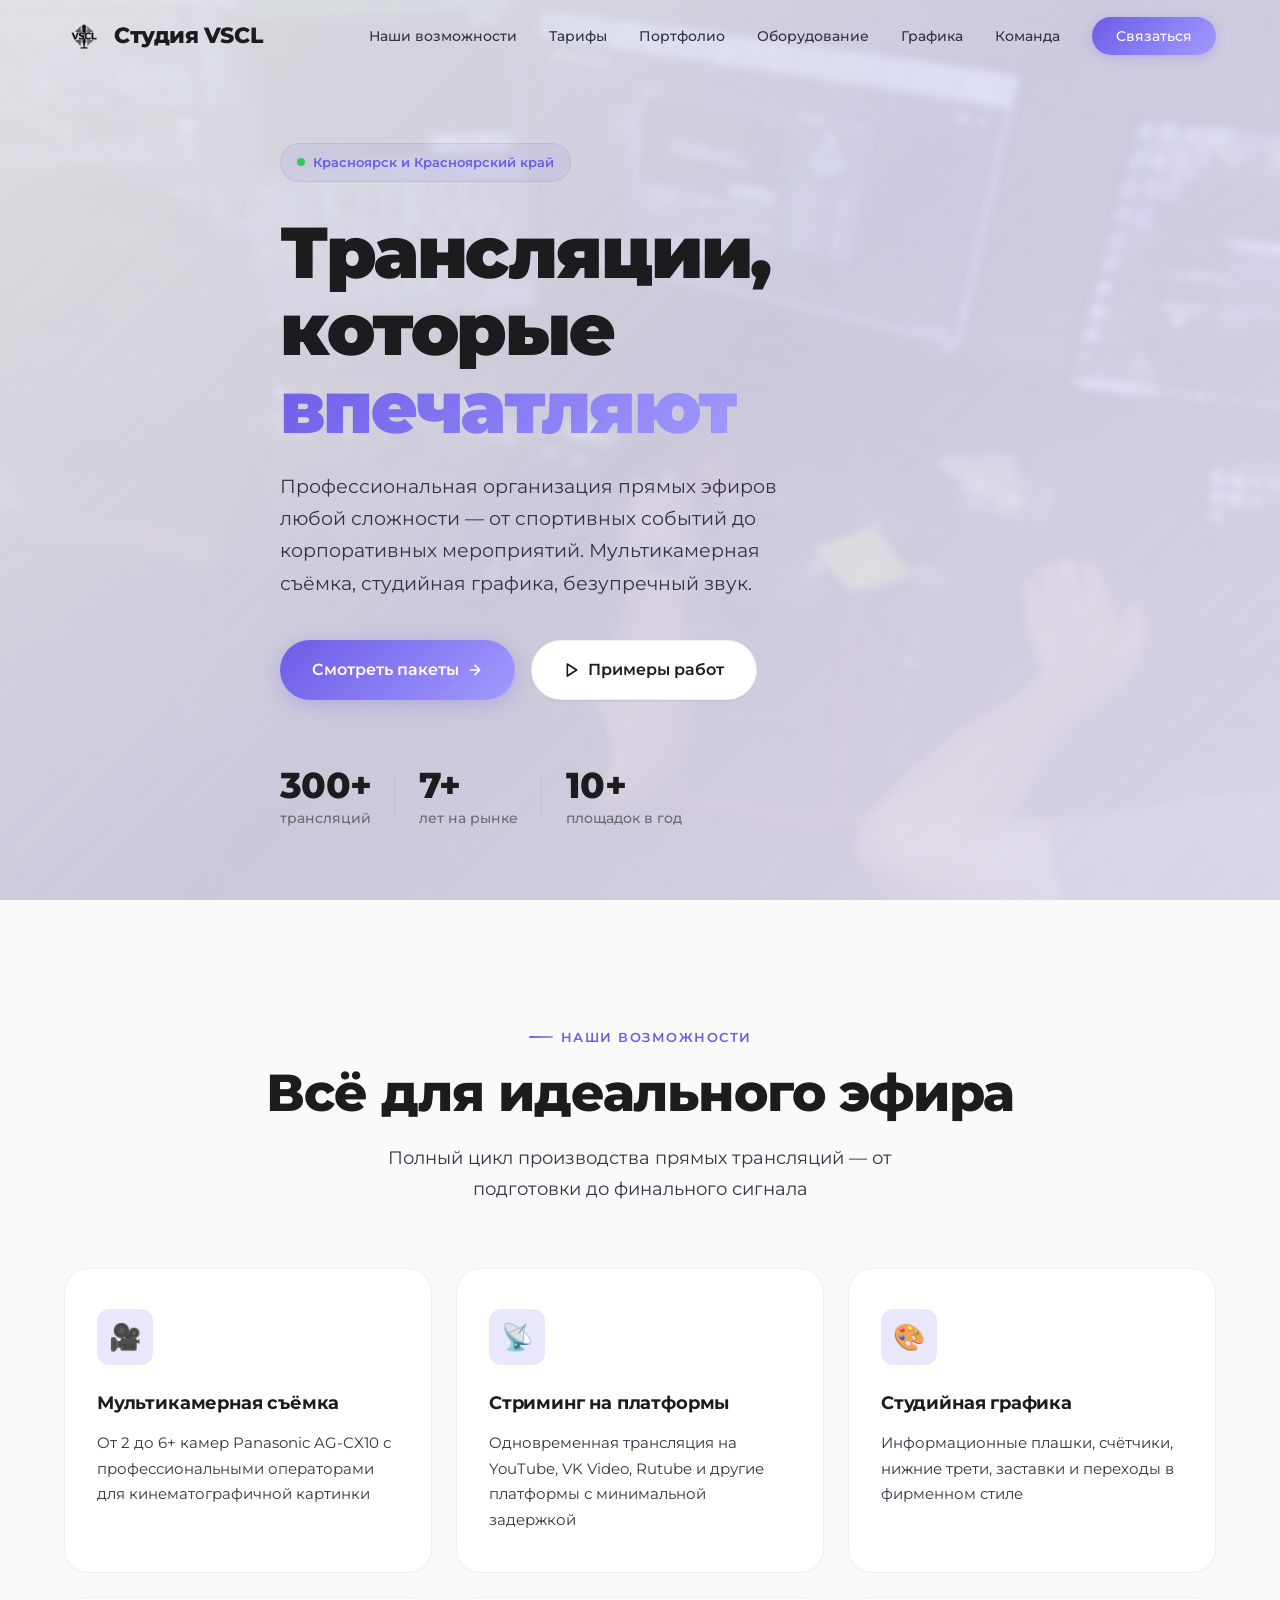
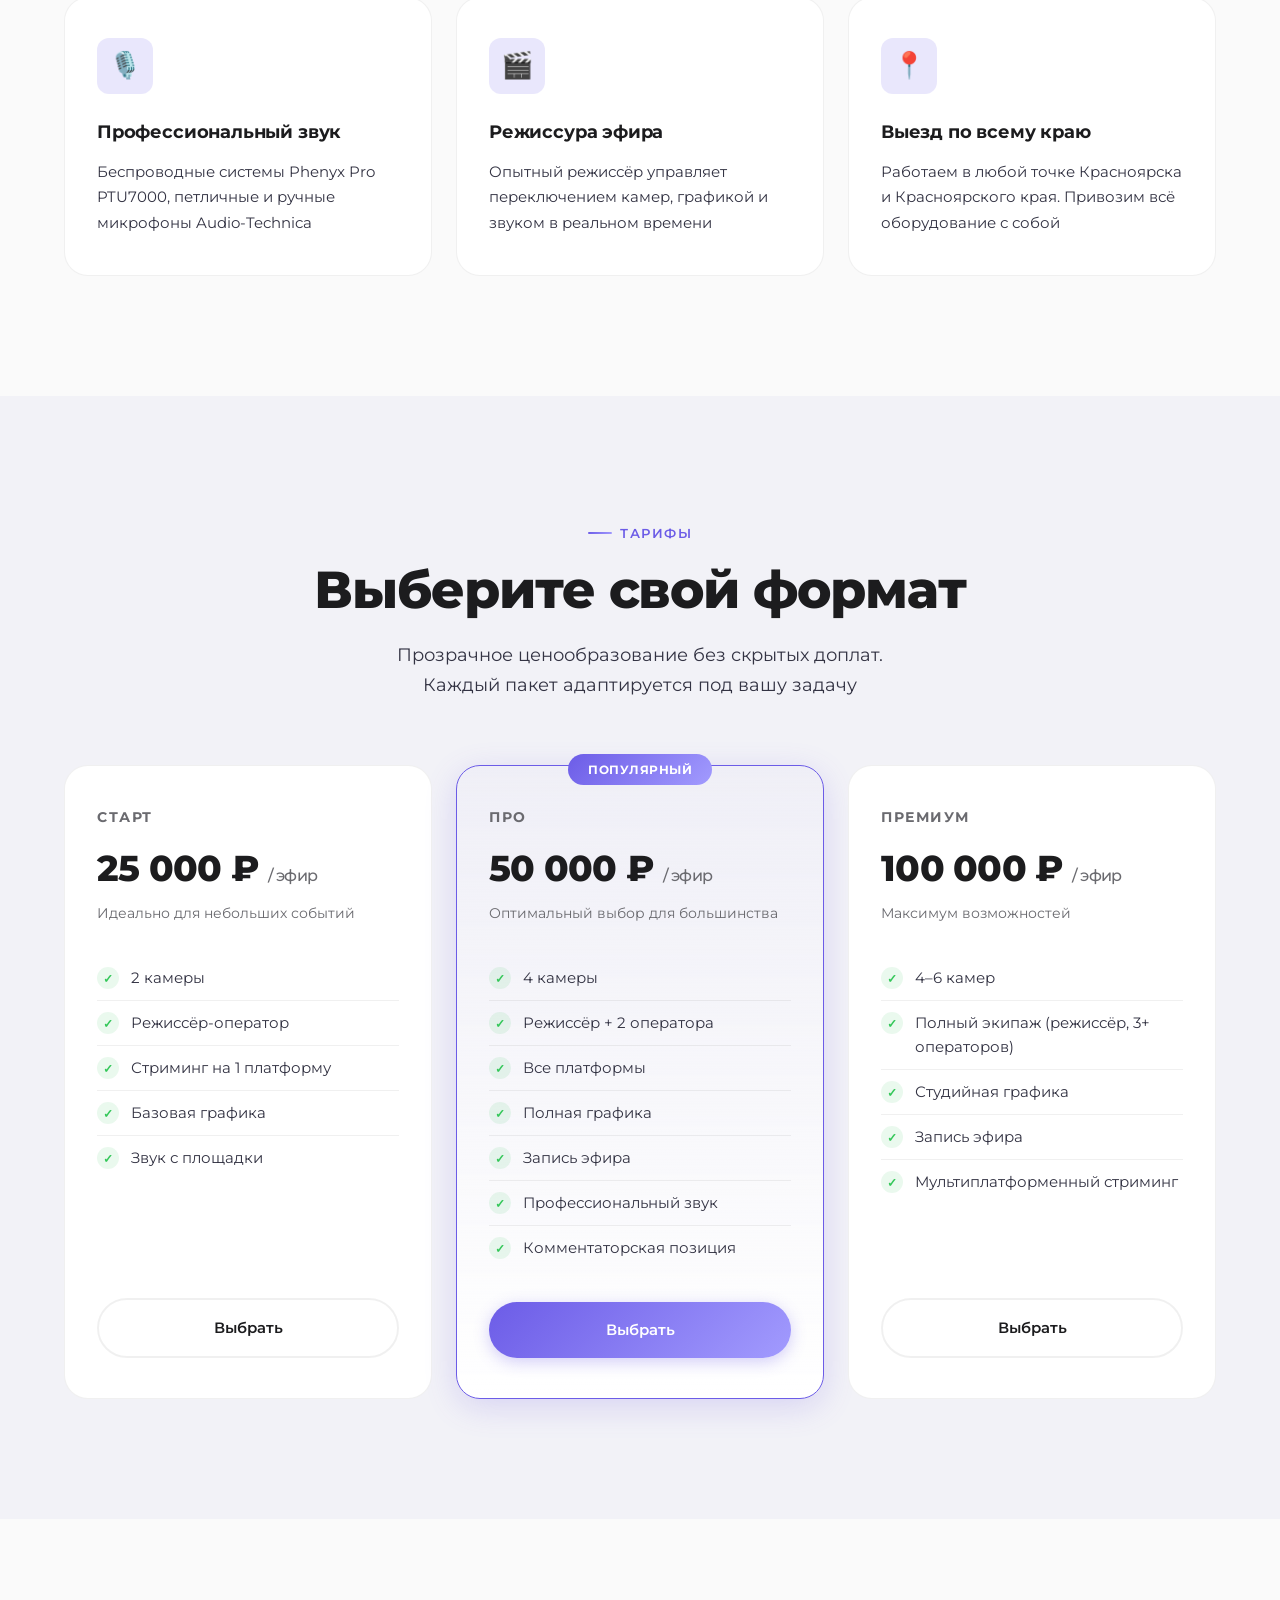
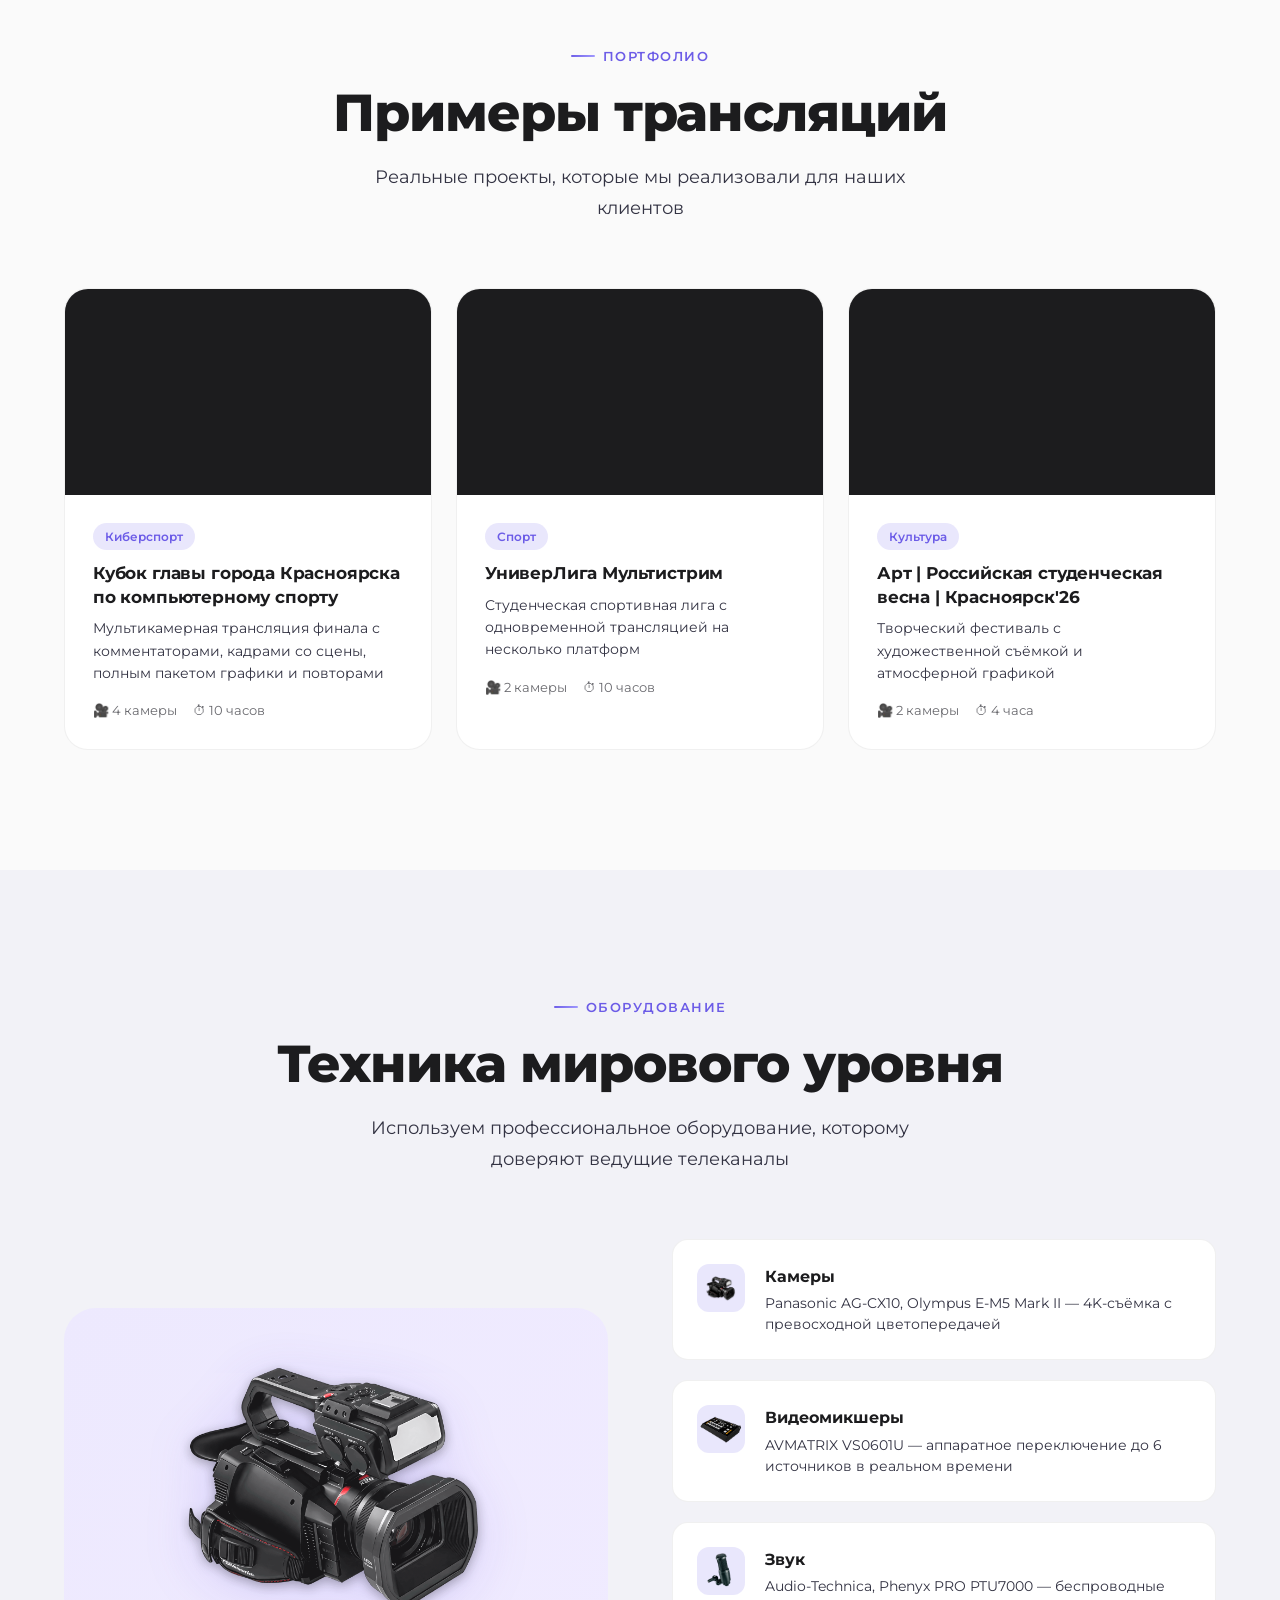
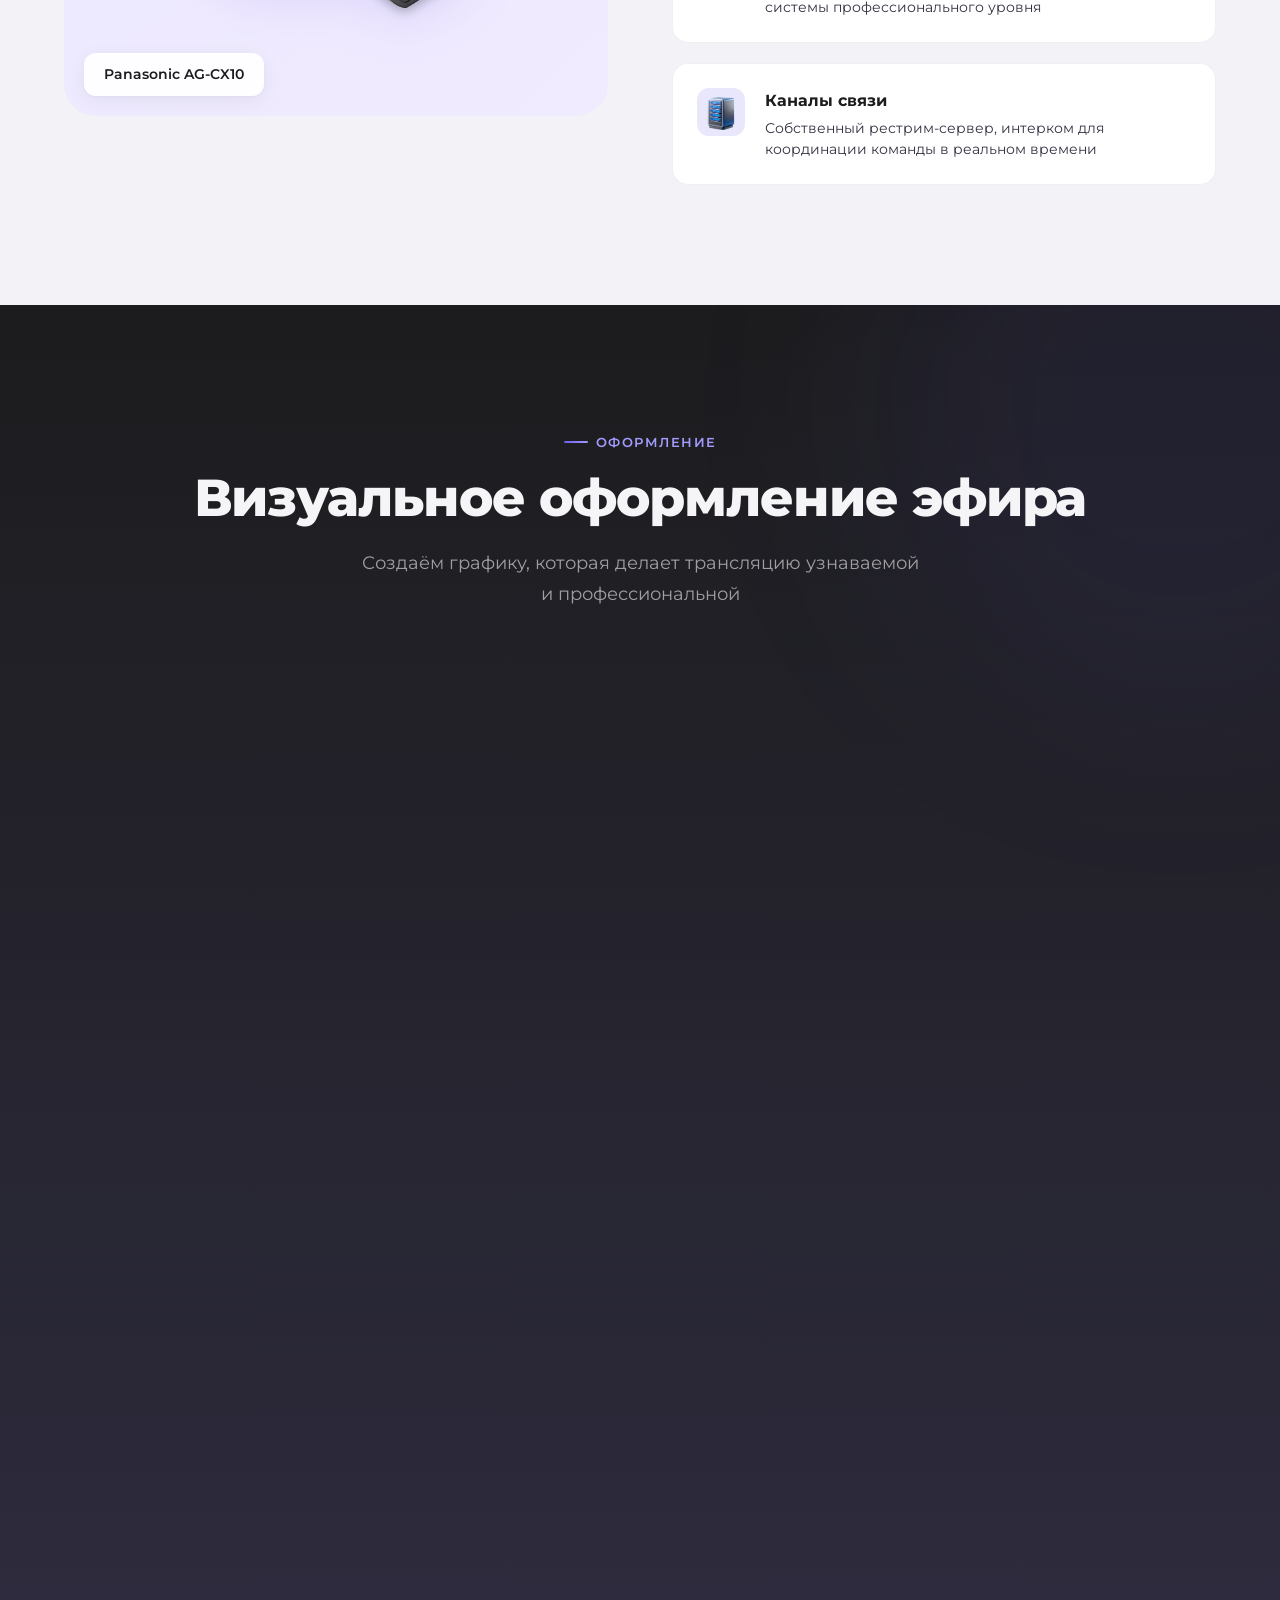
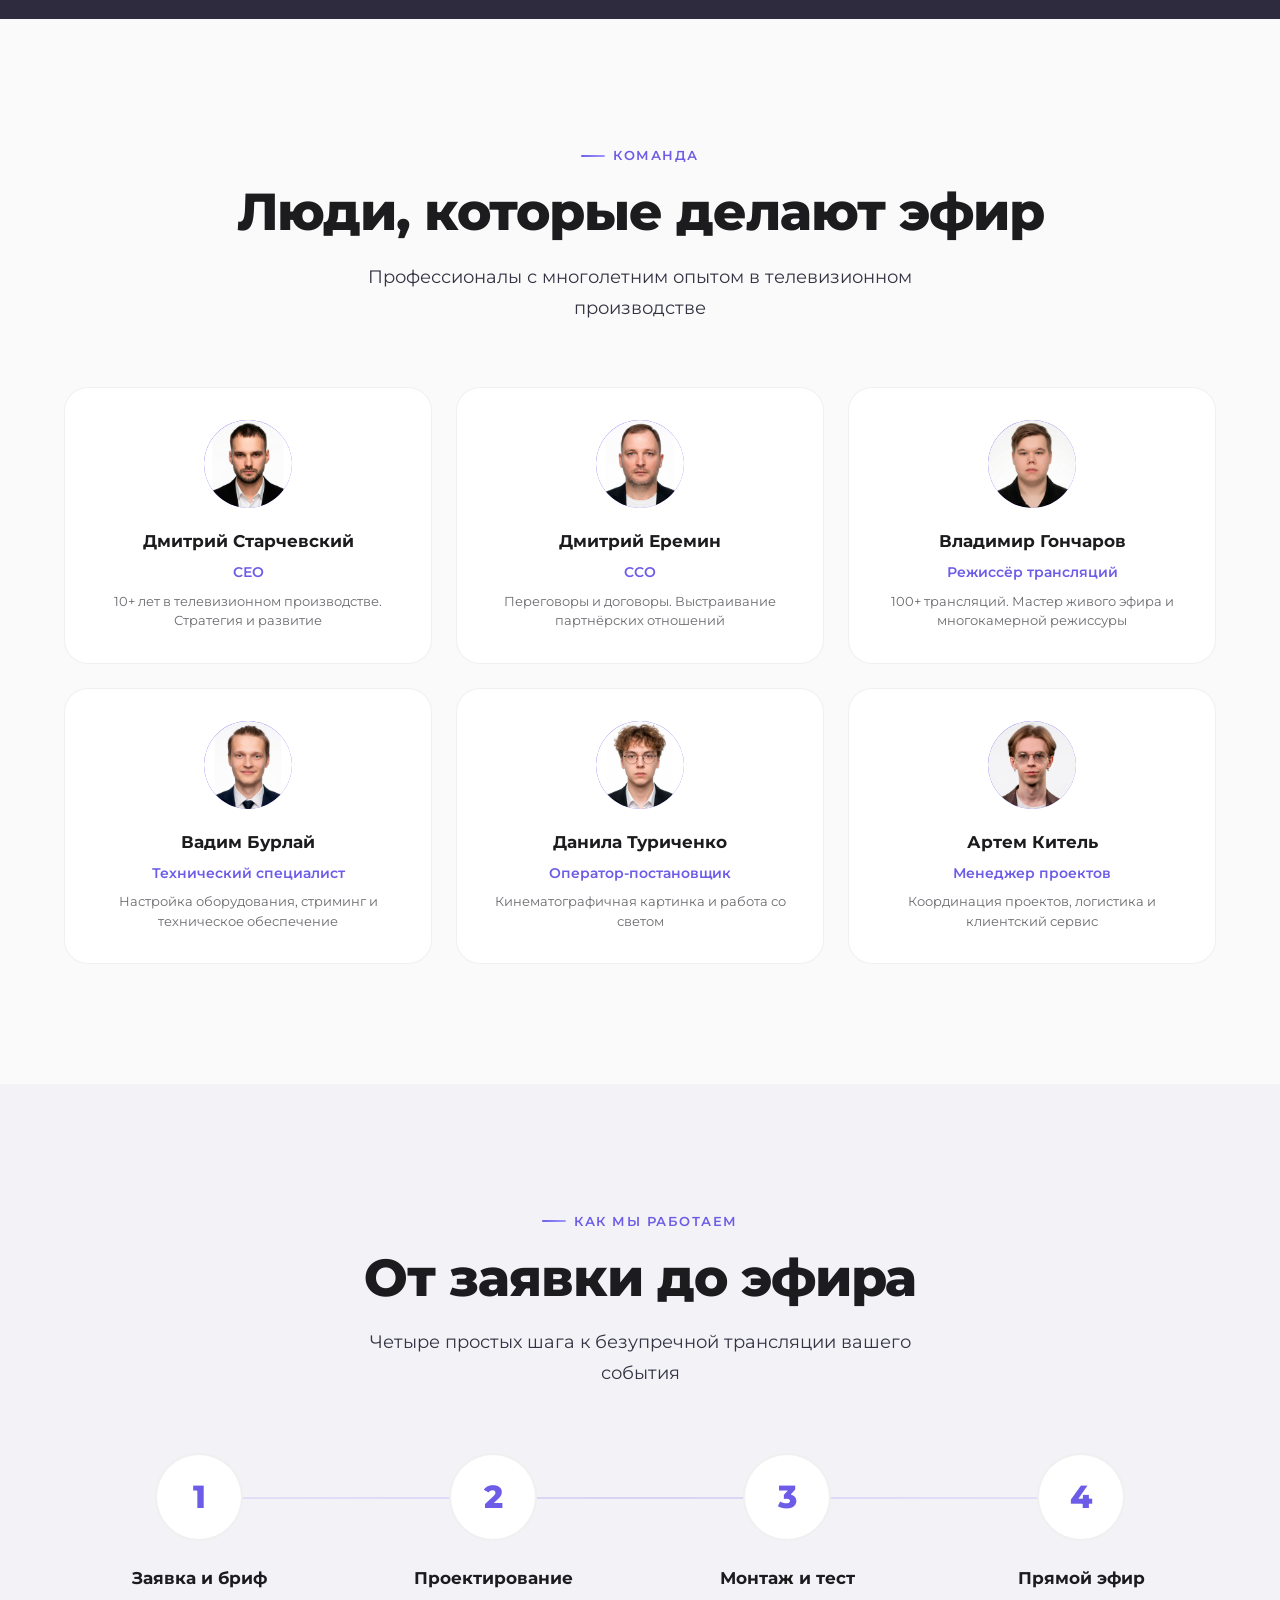
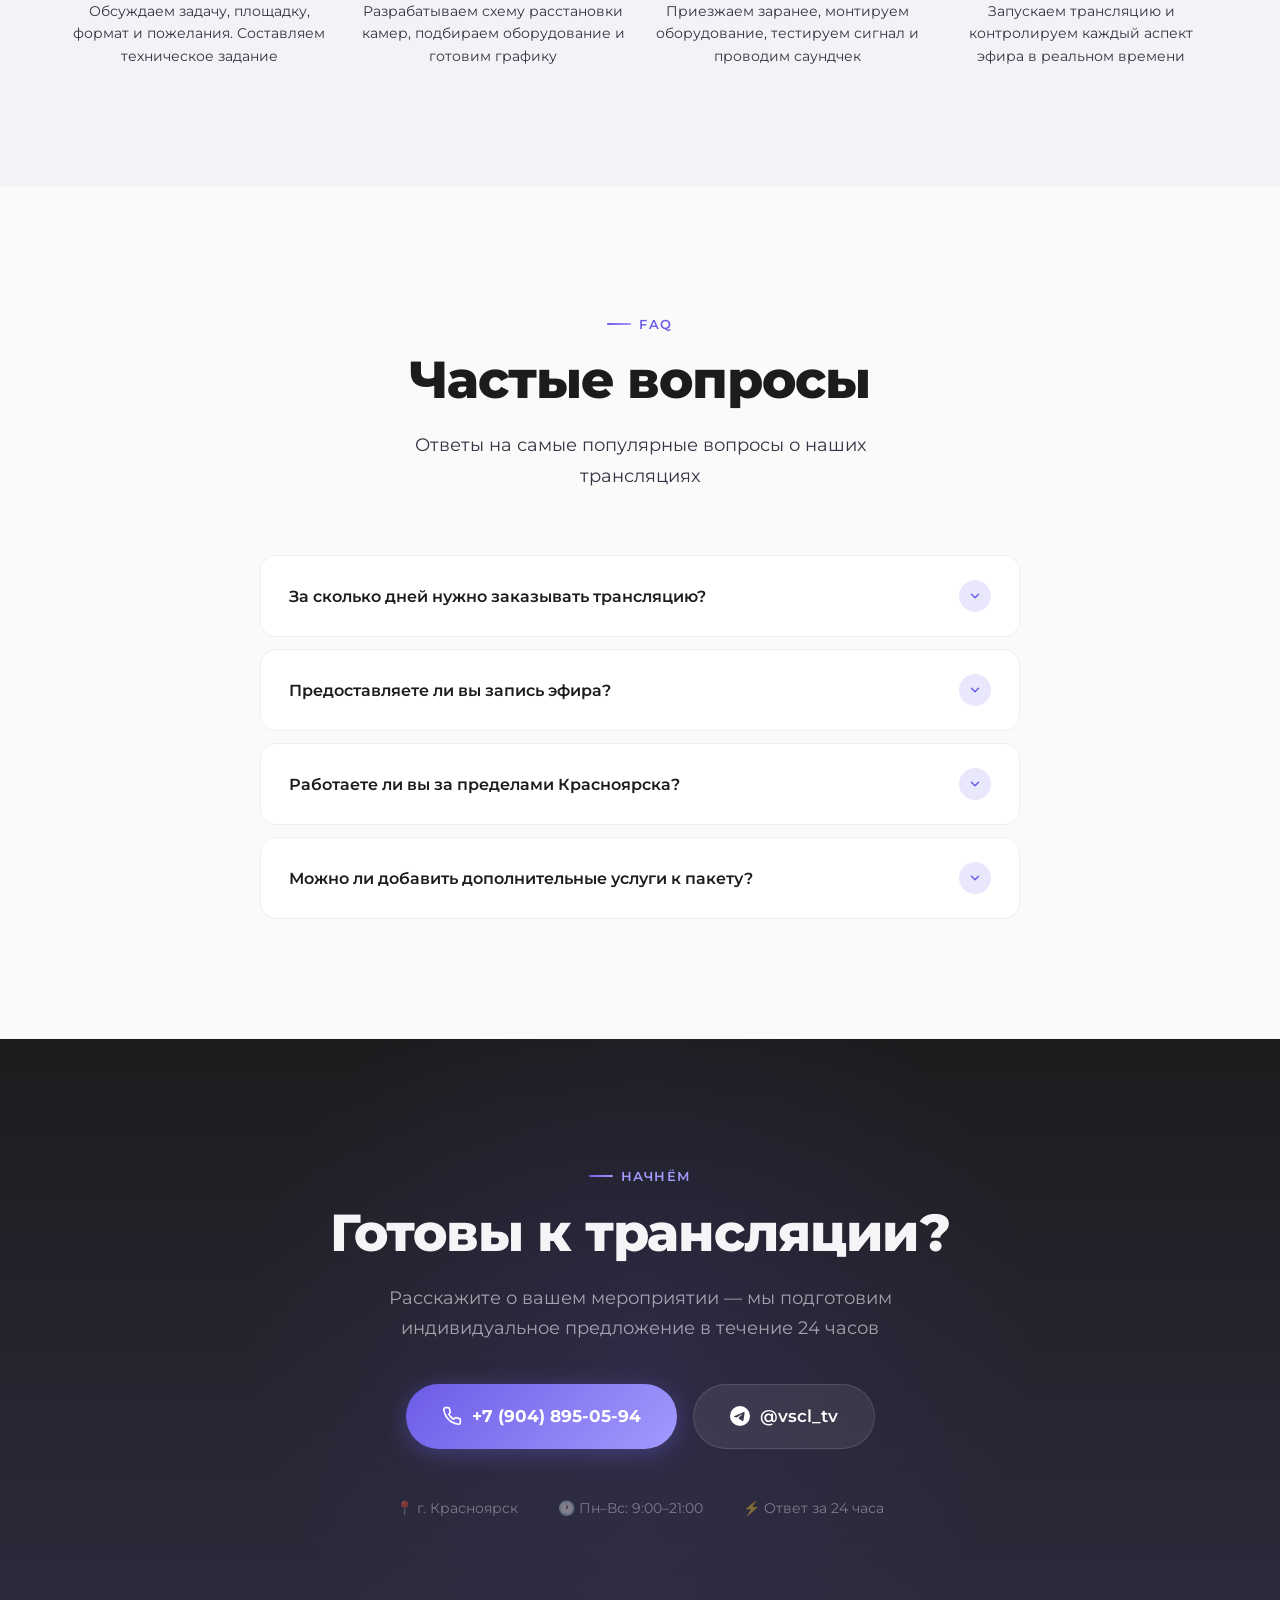
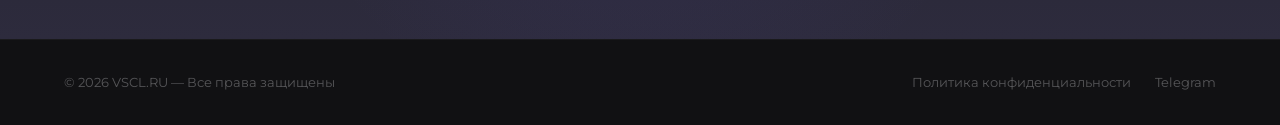
==== index.html @ dcccc162 "Изменены названия в меню" ====
<!DOCTYPE html>
<html lang="ru">
<head>
  <meta charset="UTF-8">
  <meta name="viewport" content="width=device-width, initial-scale=1.0">
  <title>Студия VSCL</title>
  <meta name="description" content="VSCL — выездные видеотрансляции в Красноярске. Мультикамерная съёмка, стриминг, студийная графика.">
  
  <link rel="preconnect" href="https://fonts.googleapis.com">
  <link rel="preconnect" href="https://fonts.gstatic.com" crossorigin>
  <link href="https://fonts.googleapis.com/css2?family=Montserrat:wght@300;400;500;600;700;800;900&display=swap" rel="stylesheet">
  
  <link rel="stylesheet" href="css/styles.css">
</head>
<body>

  <nav class="nav" id="nav" role="navigation" aria-label="Главная навигация">
    <div class="nav-inner">
      <a href="#" class="nav-logo" aria-label="VSCL — На главную">
        <img src="img/logo.png" alt="VSCL" class="nav-logo-img">
        <span>Студия VSCL</span>
      </a>

      <ul class="nav-links">
        <li><a href="#services">Наши возможности</a></li>
        <li><a href="#packages">Тарифы</a></li>
        <li><a href="#portfolio">Портфолио</a></li>
        <li><a href="#equipment">Оборудование</a></li>
        <li><a href="#graphics">Графика</a></li>
        <li><a href="#team">Команда</a></li>
        <li><a href="#contact" class="nav-cta">Связаться</a></li>
      </ul>

      <button class="nav-hamburger" id="hamburger" aria-label="Открыть меню" aria-expanded="false">
        <span></span>
        <span></span>
        <span></span>
      </button>
    </div>

    <div class="nav-mobile" id="mobileMenu" role="dialog" aria-label="Мобильное меню">
      <a href="#services">Услуги</a>
      <a href="#packages">Пакеты</a>
      <a href="#portfolio">Портфолио</a>
      <a href="#equipment">Оборудование</a>
      <a href="#graphics">Графика</a>
      <a href="#team">Команда</a>
      <a href="#faq">FAQ</a>
      <a href="#contact">Связаться</a>
    </div>
  </nav>

  <section class="hero" id="hero">
    <div class="hero-bg">
      <video class="hero-video" autoplay muted loop playsinline poster="img/hero-poster.png">
        <source src="video/hero-bg.mp4" type="video/mp4">
        <source src="video/hero-bg.webm" type="video/webm">
      </video>
      <div class="hero-orb hero-orb-1"></div>
      <div class="hero-orb hero-orb-2"></div>
      <div class="hero-orb hero-orb-3"></div>
      <div class="hero-particles" id="particles"></div>
      <div class="hero-overlay"></div>
    </div>

    <div class="container">
      <div class="hero-content">
        <div class="hero-badge">
          <span class="hero-badge-dot"></span>
          Красноярск и Красноярский край
        </div>

        <h1 class="hero-title">
          Трансляции, которые <span class="highlight">впечатляют</span>
        </h1>

        <p class="hero-subtitle">
          Профессиональная организация прямых эфиров любой сложности — от спортивных событий до корпоративных мероприятий. Мультикамерная съёмка, студийная графика, безупречный звук.
        </p>

        <div class="hero-buttons">
          <a href="#packages" class="btn-primary">
            Смотреть пакеты
            <svg width="16" height="16" viewBox="0 0 24 24" fill="none" stroke="currentColor" stroke-width="2.5" stroke-linecap="round" stroke-linejoin="round"><path d="M5 12h14M12 5l7 7-7 7"/></svg>
          </a>
          <a href="#portfolio" class="btn-secondary">
            <svg width="16" height="16" viewBox="0 0 24 24" fill="none" stroke="currentColor" stroke-width="2.5" stroke-linecap="round" stroke-linejoin="round"><polygon points="5 3 19 12 5 21 5 3"/></svg>
            Примеры работ
          </a>
        </div>

        <div class="hero-stats">
          <div class="hero-stat">
            <div class="hero-stat-number" data-count="300">0</div>
            <div class="hero-stat-label">трансляций</div>
          </div>
          <div class="hero-stat">
            <div class="hero-stat-number" data-count="7">0</div>
            <div class="hero-stat-label">лет на рынке</div>
          </div>
          <div class="hero-stat">
            <div class="hero-stat-number" data-count="10">0</div>
            <div class="hero-stat-label">площадок в год</div>
          </div>
        </div>
      </div>
    </div>
  </section>

  <section class="section services" id="services">
    <div class="container">
      <div class="section-header reveal">
        <div class="section-label">Наши возможности</div>
        <h2 class="section-title">Всё для идеального эфира</h2>
        <p class="section-subtitle">Полный цикл производства прямых трансляций — от подготовки до финального сигнала</p>
      </div>

      <div class="services-grid">
        <div class="service-card reveal reveal-delay-1">
          <div class="service-icon"><span>🎥</span></div>
          <h3>Мультикамерная съёмка</h3>
          <p>От 2 до 6+ камер Panasonic AG-CX10 с профессиональными операторами для кинематографичной картинки</p>
        </div>

        <div class="service-card reveal reveal-delay-2">
          <div class="service-icon"><span>📡</span></div>
          <h3>Стриминг на платформы</h3>
          <p>Одновременная трансляция на YouTube, VK Video, Rutube и другие платформы с минимальной задержкой</p>
        </div>

        <div class="service-card reveal reveal-delay-3">
          <div class="service-icon"><span>🎨</span></div>
          <h3>Студийная графика</h3>
          <p>Информационные плашки, счётчики, нижние трети, заставки и переходы в фирменном стиле</p>
        </div>

        <div class="service-card reveal reveal-delay-4">
          <div class="service-icon"><span>🎙️</span></div>
          <h3>Профессиональный звук</h3>
          <p>Беспроводные системы Phenyx Pro PTU7000, петличные и ручные микрофоны Audio-Technica</p>
        </div>

        <div class="service-card reveal reveal-delay-5">
          <div class="service-icon"><span>🎬</span></div>
          <h3>Режиссура эфира</h3>
          <p>Опытный режиссёр управляет переключением камер, графикой и звуком в реальном времени</p>
        </div>

        <div class="service-card reveal reveal-delay-6">
          <div class="service-icon"><span>📍</span></div>
          <h3>Выезд по всему краю</h3>
          <p>Работаем в любой точке Красноярска и Красноярского края. Привозим всё оборудование с собой</p>
        </div>
      </div>
    </div>
  </section>

  <section class="section packages" id="packages">
    <div class="container">
      <div class="section-header reveal">
        <div class="section-label">Тарифы</div>
        <h2 class="section-title">Выберите свой формат</h2>
        <p class="section-subtitle">Прозрачное ценообразование без скрытых доплат. Каждый пакет адаптируется под вашу задачу</p>
      </div>

      <div class="packages-grid">
        <div class="package-card reveal reveal-delay-1">
          <div class="package-name">Старт</div>
          <div class="package-price">25 000 ₽ <span>/ эфир</span></div>
          <div class="package-period">Идеально для небольших событий</div>
          <ul class="package-features">
            <li>2 камеры</li>
            <li>Режиссёр-оператор</li>
            <li>Стриминг на 1 платформу</li>
            <li>Базовая графика</li>
            <li>Звук с площадки</li>
          </ul>
          <a href="#contact" class="package-btn package-btn-outline">Выбрать</a>
        </div>

        <div class="package-card popular reveal reveal-delay-2">
          <div class="package-badge">Популярный</div>
          <div class="package-name">Про</div>
          <div class="package-price">50 000 ₽ <span>/ эфир</span></div>
          <div class="package-period">Оптимальный выбор для большинства</div>
          <ul class="package-features">
            <li>4 камеры</li>
            <li>Режиссёр + 2 оператора</li>
            <li>Все платформы</li>
            <li>Полная графика</li>
            <li>Запись эфира</li>
            <li>Профессиональный звук</li>
            <li>Комментаторская позиция</li>
          </ul>
          <a href="#contact" class="package-btn package-btn-filled">Выбрать</a>
        </div>

        <div class="package-card reveal reveal-delay-3">
          <div class="package-name">Премиум</div>
          <div class="package-price">100 000 ₽ <span>/ эфир</span></div>
          <div class="package-period">Максимум возможностей</div>
          <ul class="package-features">
            <li>4–6 камер</li>
            <li>Полный экипаж (режиссёр, 3+ операторов)</li>
            <li>Студийная графика</li>
            <li>Запись эфира</li>
            <li>Мультиплатформенный стриминг</li>
          </ul>
          <a href="#contact" class="package-btn package-btn-outline">Выбрать</a>
        </div>
      </div>
    </div>
  </section>

  <section class="section portfolio" id="portfolio">
    <div class="container">
      <div class="section-header reveal">
        <div class="section-label">Портфолио</div>
        <h2 class="section-title">Примеры трансляций</h2>
        <p class="section-subtitle">Реальные проекты, которые мы реализовали для наших клиентов</p>
      </div>

      <div class="portfolio-grid">
        <div class="portfolio-card reveal reveal-delay-1">
          <div class="portfolio-video">
            <iframe src="https://vk.com/video_ext.php?oid=-4232322&id=456239782&autoplay=1" allow="autoplay; encrypted-media; fullscreen; picture-in-picture; screen-wake-lock;" frameborder="0" allowfullscreen></iframe>
          </div>
          <div class="portfolio-info">
            <span class="portfolio-tag">Киберспорт</span>
            <h3>Кубок главы города Красноярска по компьютерному спорту</h3>
            <p>Мультикамерная трансляция финала с комментаторами, кадрами со сцены, полным пакетом графики и повторами</p>
            <div class="portfolio-meta">
              <span>🎥 4 камеры</span>
              <span>⏱ 10 часов</span>
            </div>
          </div>
        </div>

        <div class="portfolio-card reveal reveal-delay-2">
          <div class="portfolio-video">
            <iframe src="https://vkvideo.ru/video_ext.php?oid=-231539715&id=456239071&hash=b66631a072f78078&autoplay=1" allow="autoplay; encrypted-media; fullscreen; picture-in-picture; screen-wake-lock;" frameborder="0" allowfullscreen></iframe>
          </div>
          <div class="portfolio-info">
            <span class="portfolio-tag">Спорт</span>
            <h3>УниверЛига Мультистрим</h3>
            <p>Студенческая спортивная лига с одновременной трансляцией на несколько платформ</p>
            <div class="portfolio-meta">
              <span>🎥 2 камеры</span>
              <span>⏱ 10 часов</span>
            </div>
          </div>
        </div>

        <div class="portfolio-card reveal reveal-delay-3">
          <div class="portfolio-video">
            <iframe src="https://vkvideo.ru/video_ext.php?oid=-13854777&id=456243488&hash=fce771e0b42e991d&autoplay=1" allow="autoplay; encrypted-media; fullscreen; picture-in-picture; screen-wake-lock;" frameborder="0" allowfullscreen></iframe>
          </div>
          <div class="portfolio-info">
            <span class="portfolio-tag">Культура</span>
            <h3>Арт | Российская студенческая весна | Красноярск'26</h3>
            <p>Творческий фестиваль с художественной съёмкой и атмосферной графикой</p>
            <div class="portfolio-meta">
              <span>🎥 2 камеры</span>
              <span>⏱ 4 часа</span>
            </div>
          </div>
        </div>
      </div>
    </div>
  </section>

  <section class="section equipment" id="equipment">
    <div class="container">
      <div class="section-header reveal">
        <div class="section-label">Оборудование</div>
        <h2 class="section-title">Техника мирового уровня</h2>
        <p class="section-subtitle">Используем профессиональное оборудование, которому доверяют ведущие телеканалы</p>
      </div>

      <div class="equipment-layout">
        <div class="equipment-image reveal-left">
          <div class="equipment-image-inner">
            <img src="img/tech/camera.png" alt="Panasonic AG-CX10">
          </div>
          <div class="equipment-image-badge">Panasonic AG-CX10</div>
        </div>

        <div class="equipment-list reveal-right">
          <div class="equipment-item">
            <div class="equipment-item-icon">
              <img src="img/tech/camera.png" alt="Камеры">
            </div>
            <div>
              <h4>Камеры</h4>
              <p>Panasonic AG-CX10, Olympus E-M5 Mark II — 4K-съёмка с превосходной цветопередачей</p>
            </div>
          </div>

          <div class="equipment-item">
            <div class="equipment-item-icon">
              <img src="img/tech/mixer.png" alt="Видеомикшеры">
            </div>
            <div>
              <h4>Видеомикшеры</h4>
              <p>AVMATRIX VS0601U — аппаратное переключение до 6 источников в реальном времени</p>
            </div>
          </div>

          <div class="equipment-item">
            <div class="equipment-item-icon">
              <img src="img/tech/mic.png" alt="Звук">
            </div>
            <div>
              <h4>Звук</h4>
              <p>Audio-Technica, Phenyx PRO PTU7000 — беспроводные системы профессионального уровня</p>
            </div>
          </div>

          <div class="equipment-item">
            <div class="equipment-item-icon">
              <img src="img/tech/network.png" alt="Каналы связи">
            </div>
            <div>
              <h4>Каналы связи</h4>
              <p>Собственный рестрим-сервер, интерком для координации команды в реальном времени</p>
            </div>
          </div>
        </div>
      </div>
    </div>
  </section>

  <section class="section graphics" id="graphics">
    <div class="container">
      <div class="section-header reveal">
        <div class="section-label" style="color: var(--color-accent-light);">Оформление</div>
        <h2 class="section-title">Визуальное оформление эфира</h2>
        <p class="section-subtitle">Создаём графику, которая делает трансляцию узнаваемой и профессиональной</p>
      </div>

      <div class="graphics-grid">
        <div class="graphics-card reveal reveal-delay-1">
          <div class="graphics-card-icon">
            <svg viewBox="0 0 24 24" fill="none" stroke="currentColor" stroke-width="2" stroke-linecap="round" stroke-linejoin="round">
              <rect x="3" y="18" width="18" height="4" rx="1" />
              <path d="M3 15h18" />
              <path d="M3 12h18" />
              <path d="M3 9h18" />
            </svg>
          </div>
          <h3>Lower Thirds</h3>
          <p>Информационные плашки с именами спикеров, титрами и контекстной информацией</p>
        </div>

        <div class="graphics-card reveal reveal-delay-2">
          <div class="graphics-card-icon">
            <svg viewBox="0 0 24 24" fill="none" stroke="currentColor" stroke-width="2" stroke-linecap="round" stroke-linejoin="round">
              <path d="M12 20h8" />
              <path d="M12 16h6" />
              <path d="M12 12h4" />
              <path d="M12 8h2" />
              <path d="M3 20h4" />
              <path d="M3 16h2" />
              <path d="M3 12h2" />
              <path d="M3 8h2" />
            </svg>
          </div>
          <h3>Инфографика и счётчики</h3>
          <p>Табло, статистика, таймеры и интерактивные элементы в реальном времени</p>
        </div>

        <div class="graphics-card reveal reveal-delay-3">
          <div class="graphics-card-icon">
            <svg viewBox="0 0 24 24" fill="none" stroke="currentColor" stroke-width="2" stroke-linecap="round" stroke-linejoin="round">
              <path d="M12 2a8 8 0 0 0-8 8 8 8 0 0 0 8 8 8 8 0 0 0 8-8 8 8 0 0 0-8-8z" />
              <path d="M12 12l2 2 4-4" />
              <path d="M12 12l-2-2-4 4" />
            </svg>
          </div>
          <h3>Заставки и переходы</h3>
          <p>Анимированные перебивки, заставки начала и окончания эфира, рекламные блоки</p>
        </div>

        <div class="graphics-card reveal reveal-delay-4">
          <div class="graphics-card-icon">
            <svg viewBox="0 0 24 24" fill="none" stroke="currentColor" stroke-width="2" stroke-linecap="round" stroke-linejoin="round">
              <path d="M3 10h18" />
              <path d="M3 14h18" />
              <path d="M3 18h18" />
              <path d="M3 6h18" />
              <path d="M9 3v18" />
              <path d="M15 3v18" />
            </svg>
          </div>
          <h3>Виртуальная студия</h3>
          <p>Полноценное виртуальное окружение для студийных форматов и подкастов</p>
        </div>
      </div>

      <div class="graphics-mockup reveal-scale">
        <div class="mockup-screen">
          <div class="mockup-live">
            <span class="mockup-live-dot"></span>
            LIVE
          </div>
          <div class="mockup-scoreboard">
            <span>КОМАНДА А</span>
            <span class="mockup-score">3 : 2</span>
            <span>КОМАНДА Б</span>
          </div>
          <div class="mockup-lower-third">
            <div class="mockup-lt-name">Дмитрий Старчевский</div>
            <div class="mockup-lt-title">Организатор · Прямой эфир</div>
          </div>
        </div>
      </div>
    </div>
  </section>

  <section class="section team" id="team">
    <div class="container">
      <div class="section-header reveal">
        <div class="section-label">Команда</div>
        <h2 class="section-title">Люди, которые делают эфир</h2>
        <p class="section-subtitle">Профессионалы с многолетним опытом в телевизионном производстве</p>
      </div>

      <div class="team-grid">
        <div class="team-card reveal reveal-delay-1">
          <div class="team-avatar">
            <img src="img/team/ceo_img.png" alt="Дмитрий Старчевский">
          </div>
          <h3>Дмитрий Старчевский</h3>
          <div class="team-role">СЕО</div>
          <div class="team-desc">10+ лет в телевизионном производстве. Стратегия и развитие</div>
        </div>

        <div class="team-card reveal reveal-delay-2">
          <div class="team-avatar">
            <img src="img/team/cco_img.png" alt="Дмитрий Еремин">
          </div>
          <h3>Дмитрий Еремин</h3>
          <div class="team-role">CCO</div>
          <div class="team-desc">Переговоры и договоры. Выстраивание партнёрских отношений</div>
        </div>

        <div class="team-card reveal reveal-delay-3">
          <div class="team-avatar">
            <img src="img/team/rej_img.png" alt="Владимир Гончаров">
          </div>
          <h3>Владимир Гончаров</h3>
          <div class="team-role">Режиссёр трансляций</div>
          <div class="team-desc">100+ трансляций. Мастер живого эфира и многокамерной режиссуры</div>
        </div>

        <div class="team-card reveal reveal-delay-4">
          <div class="team-avatar">
            <img src="img/team/tech_img.png" alt="Вадим Бурлай">
          </div>
          <h3>Вадим Бурлай</h3>
          <div class="team-role">Технический специалист</div>
          <div class="team-desc">Настройка оборудования, стриминг и техническое обеспечение</div>
        </div>

        <div class="team-card reveal reveal-delay-5">
          <div class="team-avatar">
            <img src="img/team/camera_img.png" alt="Данила Туриченко">
          </div>
          <h3>Данила Туриченко</h3>
          <div class="team-role">Оператор-постановщик</div>
          <div class="team-desc">Кинематографичная картинка и работа со светом</div>
        </div>

        <div class="team-card reveal reveal-delay-6">
          <div class="team-avatar">
            <img src="img/team/manager_img.png" alt="Артем Китель">
          </div>
          <h3>Артем Китель</h3>
          <div class="team-role">Менеджер проектов</div>
          <div class="team-desc">Координация проектов, логистика и клиентский сервис</div>
        </div>
      </div>
    </div>
  </section>

  <section class="section process" id="process">
    <div class="container">
      <div class="section-header reveal">
        <div class="section-label">Как мы работаем</div>
        <h2 class="section-title">От заявки до эфира</h2>
        <p class="section-subtitle">Четыре простых шага к безупречной трансляции вашего события</p>
      </div>

      <div class="process-steps">
        <div class="process-step reveal reveal-delay-1">
          <div class="process-step-number">1</div>
          <h3>Заявка и бриф</h3>
          <p>Обсуждаем задачу, площадку, формат и пожелания. Составляем техническое задание</p>
        </div>

        <div class="process-step reveal reveal-delay-2">
          <div class="process-step-number">2</div>
          <h3>Проектирование</h3>
          <p>Разрабатываем схему расстановки камер, подбираем оборудование и готовим графику</p>
        </div>

        <div class="process-step reveal reveal-delay-3">
          <div class="process-step-number">3</div>
          <h3>Монтаж и тест</h3>
          <p>Приезжаем заранее, монтируем оборудование, тестируем сигнал и проводим саундчек</p>
        </div>

        <div class="process-step reveal reveal-delay-4">
          <div class="process-step-number">4</div>
          <h3>Прямой эфир</h3>
          <p>Запускаем трансляцию и контролируем каждый аспект эфира в реальном времени</p>
        </div>
      </div>
    </div>
  </section>

  <section class="section faq" id="faq">
    <div class="container">
      <div class="section-header reveal">
        <div class="section-label">FAQ</div>
        <h2 class="section-title">Частые вопросы</h2>
        <p class="section-subtitle">Ответы на самые популярные вопросы о наших трансляциях</p>
      </div>

      <div class="faq-list">
        <div class="faq-item reveal reveal-delay-1">
          <button class="faq-question" aria-expanded="false">
            За сколько дней нужно заказывать трансляцию?
            <span class="faq-icon">
              <svg viewBox="0 0 24 24" fill="none" stroke="currentColor" stroke-width="2.5" stroke-linecap="round" stroke-linejoin="round"><polyline points="6 9 12 15 18 9"/></svg>
            </span>
          </button>
          <div class="faq-answer" role="region">
            <div class="faq-answer-inner">
              Рекомендуем обращаться минимум за 10-14 рабочих дней до мероприятия. Это позволит нам качественно подготовиться: провести рекогносцировку площадки, подготовить графику и протестировать оборудование. Для срочных заказов — свяжитесь с нами, постараемся помочь.
            </div>
          </div>
        </div>

        <div class="faq-item reveal reveal-delay-2">
          <button class="faq-question" aria-expanded="false">
            Предоставляете ли вы запись эфира?
            <span class="faq-icon">
              <svg viewBox="0 0 24 24" fill="none" stroke="currentColor" stroke-width="2.5" stroke-linecap="round" stroke-linejoin="round"><polyline points="6 9 12 15 18 9"/></svg>
            </span>
          </button>
          <div class="faq-answer" role="region">
            <div class="faq-answer-inner">
              Да! Запись эфира обязательно входит в пакеты «Про» и «Премиум». Вы получите полную запись в высоком качестве, которую сможете использовать для публикации, отчётов или архива. Для пакета «Старт» запись доступна как дополнительная опция.
            </div>
          </div>
        </div>

        <div class="faq-item reveal reveal-delay-3">
          <button class="faq-question" aria-expanded="false">
            Работаете ли вы за пределами Красноярска?
            <span class="faq-icon">
              <svg viewBox="0 0 24 24" fill="none" stroke="currentColor" stroke-width="2.5" stroke-linecap="round" stroke-linejoin="round"><polyline points="6 9 12 15 18 9"/></svg>
            </span>
          </button>
          <div class="faq-answer" role="region">
            <div class="faq-answer-inner">
              Да, мы работаем по всему Красноярскому краю и готовы выехать в любой город. Транспортные расходы и логистика обсуждаются индивидуально. У нас есть опыт работы на удалённых площадках с автономным энергоснабжением.
            </div>
          </div>
        </div>

        <div class="faq-item reveal reveal-delay-4">
          <button class="faq-question" aria-expanded="false">
            Можно ли добавить дополнительные услуги к пакету?
            <span class="faq-icon">
              <svg viewBox="0 0 24 24" fill="none" stroke="currentColor" stroke-width="2.5" stroke-linecap="round" stroke-linejoin="round"><polyline points="6 9 12 15 18 9"/></svg>
            </span>
          </button>
          <div class="faq-answer" role="region">
            <div class="faq-answer-inner">
              Конечно! Каждый пакет гибко адаптируется под ваши потребности. Вы можете добавить камеры, расширить графику, подключить дополнительные платформы для стриминга или заказать комментаторскую позицию. Свяжитесь с нами для индивидуального расчёта.
            </div>
          </div>
        </div>
      </div>
    </div>
  </section>

  <section class="section cta" id="contact">
    <div class="container">
      <div class="reveal">
        <div class="section-label" style="color: var(--color-accent-light); justify-content: center;">Начнём</div>
        <h2 class="section-title">Готовы к трансляции?</h2>
        <p class="section-subtitle">Расскажите о вашем мероприятии — мы подготовим индивидуальное предложение в течение 24 часов</p>
      </div>

      <div class="cta-buttons reveal reveal-delay-2">
        <a href="tel:+79048950594" class="cta-btn-phone">
          <svg width="20" height="20" viewBox="0 0 24 24" fill="none" stroke="currentColor" stroke-width="2" stroke-linecap="round" stroke-linejoin="round"><path d="M22 16.92v3a2 2 0 0 1-2.18 2 19.79 19.79 0 0 1-8.63-3.07 19.5 19.5 0 0 1-6-6 19.79 19.79 0 0 1-3.07-8.67A2 2 0 0 1 4.11 2h3a2 2 0 0 1 2 1.72 12.84 12.84 0 0 0 .7 2.81 2 2 0 0 1-.45 2.11L8.09 9.91a16 16 0 0 0 6 6l1.27-1.27a2 2 0 0 1 2.11-.45 12.84 12.84 0 0 0 2.81.7A2 2 0 0 1 22 16.92z"/></svg>
          +7 (904) 895-05-94
        </a>
        <a href="https://t.me/vscl_tv" target="_blank" rel="noopener" class="cta-btn-tg">
          <svg width="20" height="20" viewBox="0 0 24 24" fill="currentColor"><path d="M11.944 0A12 12 0 0 0 0 12a12 12 0 0 0 12 12 12 12 0 0 0 12-12A12 12 0 0 0 12 0a12 12 0 0 0-.056 0zm4.962 7.224c.1-.002.321.023.465.14a.506.506 0 0 1 .171.325c.016.093.036.306.02.472-.18 1.898-.962 6.502-1.36 8.627-.168.9-.499 1.201-.82 1.23-.696.065-1.225-.46-1.9-.902-1.056-.693-1.653-1.124-2.678-1.8-1.185-.78-.417-1.21.258-1.91.177-.184 3.247-2.977 3.307-3.23.007-.032.014-.15-.056-.212s-.174-.041-.249-.024c-.106.024-1.793 1.14-5.061 3.345-.479.33-.913.49-1.302.48-.428-.008-1.252-.241-1.865-.44-.752-.245-1.349-.374-1.297-.789.027-.216.325-.437.893-.663 3.498-1.524 5.83-2.529 6.998-3.014 3.332-1.386 4.025-1.627 4.476-1.635z"/></svg>
          @vscl_tv
        </a>
      </div>

      <div class="cta-info reveal reveal-delay-3">
        <span>📍 г. Красноярск</span>
        <span>🕐 Пн–Вс: 9:00–21:00</span>
        <span>⚡ Ответ за 24 часа</span>
      </div>
    </div>
  </section>

  <footer class="footer" role="contentinfo">
    <div class="container">
      <div class="footer-inner">
        <div class="footer-copy">© 2026 VSCL.RU — Все права защищены</div>
        <div class="footer-links">
          <a href="#">Политика конфиденциальности</a>
          <a href="https://t.me/vscl_tv" target="_blank" rel="noopener">Telegram</a>
        </div>
      </div>
    </div>
  </footer>

  <script src="js/main.js"></script>
</body>
</html>
---- css/styles.css ----
:root {
  --color-bg: #FAFAFA;
  --color-bg-alt: #F2F2F7;
  --color-bg-dark: #1C1C1E;
  --color-bg-card: #FFFFFF;
  --color-text: #1C1C1E;
  --color-text-secondary: #333343;
  --color-text-light: #6A6A6F;
  --color-text-inverse: #F5F5F7;
  --color-accent: #6C5CE7;
  --color-accent-light: #A29BFE;
  --color-accent-dark: #5A4BD1;
  --color-accent-glow: rgba(108, 92, 231, 0.15);
  --color-border: rgba(0, 0, 0, 0.06);
  --color-border-light: rgba(255, 255, 255, 0.08);
  --color-success: #34C759;
  --color-gradient-hero: linear-gradient(135deg, #F5F5F7 0%, #EDE9FE 50%, #F0EBFF 100%);
  --color-gradient-accent: linear-gradient(135deg, #6C5CE7, #A29BFE);
  --color-gradient-dark: linear-gradient(180deg, #1C1C1E 0%, #2D2B3D 100%);
  --shadow-sm: 0 1px 3px rgba(0,0,0,0.04), 0 1px 2px rgba(0,0,0,0.06);
  --shadow-md: 0 4px 20px rgba(0,0,0,0.06), 0 1px 3px rgba(0,0,0,0.04);
  --shadow-lg: 0 12px 40px rgba(0,0,0,0.08), 0 4px 12px rgba(0,0,0,0.04);
  --shadow-xl: 0 24px 60px rgba(0,0,0,0.1), 0 8px 20px rgba(0,0,0,0.06);
  --shadow-glow: 0 8px 32px rgba(108, 92, 231, 0.2);
  --radius-sm: 12px;
  --radius-md: 16px;
  --radius-lg: 24px;
  --radius-xl: 32px;
  --font-main: 'Montserrat', -apple-system, BlinkMacSystemFont, sans-serif;
  --transition-fast: 0.2s cubic-bezier(0.4, 0, 0.2, 1);
  --transition-smooth: 0.4s cubic-bezier(0.4, 0, 0.2, 1);
  --transition-spring: 0.6s cubic-bezier(0.34, 1.56, 0.64, 1);
  --max-width: 1200px;
  --nav-height: 72px;
}

*, *::before, *::after {
  margin: 0;
  padding: 0;
  box-sizing: border-box;
}

html {
  scroll-behavior: smooth;
  -webkit-font-smoothing: antialiased;
  -moz-osx-font-smoothing: grayscale;
}

body {
  font-family: var(--font-main);
  background: var(--color-bg);
  color: var(--color-text);
  line-height: 1.6;
  overflow-x: hidden;
}

body.menu-open {
  overflow: hidden;
  position: fixed;
  width: 100%;
  height: 100%;
}

::-webkit-scrollbar { width: 8px; }
::-webkit-scrollbar-track { background: var(--color-bg); }
::-webkit-scrollbar-thumb {
  background: var(--color-accent-light);
  border-radius: 4px;
}
::-webkit-scrollbar-thumb:hover { background: var(--color-accent); }


.container {
  max-width: var(--max-width);
  margin: 0 auto;
  padding: 0 24px;
}

.section {
  padding: 120px 0;
  position: relative;
}

.section-label {
  display: inline-flex;
  align-items: center;
  gap: 8px;
  font-size: 13px;
  font-weight: 600;
  letter-spacing: 1.5px;
  text-transform: uppercase;
  color: var(--color-accent);
  margin-bottom: 16px;
}

.section-label::before {
  content: '';
  width: 24px;
  height: 2px;
  background: var(--color-gradient-accent);
  border-radius: 1px;
}

.section-title {
  font-size: clamp(32px, 5vw, 52px);
  font-weight: 800;
  line-height: 1.15;
  letter-spacing: -0.02em;
  color: var(--color-text);
  margin-bottom: 20px;
}

.section-subtitle {
  font-size: 18px;
  font-weight: 400;
  color: var(--color-text-secondary);
  max-width: 560px;
  line-height: 1.7;
}

.section-header {
  text-align: center;
  margin-bottom: 64px;
}

.section-header .section-subtitle {
  margin: 0 auto;
}


.reveal {
  opacity: 0;
  transform: translateY(40px);
  transition: opacity 0.8s cubic-bezier(0.4, 0, 0.2, 1),
              transform 0.8s cubic-bezier(0.4, 0, 0.2, 1);
}

.reveal.revealed {
  opacity: 1;
  transform: translateY(0);
}

.reveal-delay-1 { transition-delay: 0.1s; }
.reveal-delay-2 { transition-delay: 0.2s; }
.reveal-delay-3 { transition-delay: 0.3s; }
.reveal-delay-4 { transition-delay: 0.4s; }
.reveal-delay-5 { transition-delay: 0.5s; }
.reveal-delay-6 { transition-delay: 0.6s; }

.reveal-scale {
  opacity: 0;
  transform: scale(0.92);
  transition: opacity 0.7s ease, transform 0.7s cubic-bezier(0.34, 1.56, 0.64, 1);
}

.reveal-scale.revealed {
  opacity: 1;
  transform: scale(1);
}

.reveal-left {
  opacity: 0;
  transform: translateX(-50px);
  transition: opacity 0.8s ease, transform 0.8s cubic-bezier(0.4, 0, 0.2, 1);
}

.reveal-left.revealed {
  opacity: 1;
  transform: translateX(0);
}

.reveal-right {
  opacity: 0;
  transform: translateX(50px);
  transition: opacity 0.8s ease, transform 0.8s cubic-bezier(0.4, 0, 0.2, 1);
}

.reveal-right.revealed {
  opacity: 1;
  transform: translateX(0);
}


.nav {
  position: fixed;
  top: 0;
  left: 0;
  right: 0;
  height: var(--nav-height);
  z-index: 1000;
  transition: all var(--transition-smooth);
}

.nav.scrolled {
  background: rgba(250, 250, 250, 0.82);
  backdrop-filter: saturate(180%) blur(20px);
  -webkit-backdrop-filter: saturate(180%) blur(20px);
  border-bottom: 1px solid var(--color-border);
}

.nav-inner {
  max-width: var(--max-width);
  margin: 0 auto;
  padding: 0 24px;
  height: 100%;
  display: flex;
  align-items: center;
  justify-content: space-between;
}

.nav-logo-img {
  height: 40px;
  width: auto;
  object-fit: contain;
  display: block;
}

.nav-logo {
  display: flex;
  align-items: center;
  gap: 10px;
  text-decoration: none;
  color: var(--color-text);
  font-weight: 800;
  font-size: 22px;
  letter-spacing: -0.02em;
  z-index: 1001;
}

.nav-links {
  display: flex;
  align-items: center;
  gap: 32px;
  list-style: none;
}

.nav-links a {
  text-decoration: none;
  color: var(--color-text-secondary);
  font-size: 14px;
  font-weight: 500;
  transition: color var(--transition-fast);
  position: relative;
}

.nav-links a::after {
  content: '';
  position: absolute;
  bottom: -4px;
  left: 0;
  width: 0;
  height: 2px;
  background: var(--color-gradient-accent);
  border-radius: 1px;
  transition: width var(--transition-smooth);
}

.nav-links a:hover {
  color: var(--color-text);
}

.nav-links a:hover::after {
  width: 100%;
}

.nav-cta {
  padding: 10px 24px;
  background: var(--color-gradient-accent);
  color: white !important;
  border-radius: 100px;
  font-weight: 600;
  font-size: 14px;
  text-decoration: none;
  transition: all var(--transition-smooth);
  box-shadow: 0 2px 12px rgba(108, 92, 231, 0.25);
}

.nav-cta::after { display: none !important; }

.nav-cta:hover {
  transform: translateY(-1px);
  box-shadow: var(--shadow-glow);
}

.nav-hamburger {
  display: none;
  flex-direction: column;
  gap: 5px;
  cursor: pointer;
  z-index: 1002;
  padding: 8px;
  background: none;
  border: none;
}

.nav-hamburger span {
  width: 24px;
  height: 2px;
  background: var(--color-text);
  border-radius: 2px;
  transition: all var(--transition-smooth);
  transform-origin: center;
}

.nav-hamburger.active span:nth-child(1) {
  transform: rotate(45deg) translate(5px, 5px);
}

.nav-hamburger.active span:nth-child(2) {
  opacity: 0;
  transform: scaleX(0);
}

.nav-hamburger.active span:nth-child(3) {
  transform: rotate(-45deg) translate(5px, -5px);
}

.nav-mobile {
  display: none;
  position: fixed;
  top: 0;
  left: 0;
  width: 100%;
  height: 100dvh;
  height: 100vh; /* fallback */
  background: rgba(250, 250, 250, 0.96);
  backdrop-filter: saturate(180%) blur(24px);
  -webkit-backdrop-filter: saturate(180%) blur(24px);
  z-index: 1001;
  flex-direction: column;
  align-items: center;
  justify-content: center;
  gap: 8px;
  opacity: 0;
  visibility: hidden;
  pointer-events: none;
  transition: opacity 0.4s ease, visibility 0.4s ease;
  overscroll-behavior: contain;
}

.nav-mobile.open {
  opacity: 1;
  visibility: visible;
  pointer-events: all;
}

.nav-mobile a {
  text-decoration: none;
  color: var(--color-text);
  font-size: 22px;
  font-weight: 600;
  padding: 12px 24px;
  border-radius: var(--radius-sm);
  transition: color var(--transition-fast), background var(--transition-fast), transform 0.4s ease, opacity 0.4s ease;
  transform: translateY(20px);
  opacity: 0;
}

.nav-mobile a:hover,
.nav-mobile a:active {
  color: var(--color-accent);
  background: var(--color-accent-glow);
}

.nav-mobile.open a {
  transform: translateY(0);
  opacity: 1;
}

.nav-mobile.open a:nth-child(1) { transition-delay: 0.1s; }
.nav-mobile.open a:nth-child(2) { transition-delay: 0.15s; }
.nav-mobile.open a:nth-child(3) { transition-delay: 0.2s; }
.nav-mobile.open a:nth-child(4) { transition-delay: 0.25s; }
.nav-mobile.open a:nth-child(5) { transition-delay: 0.3s; }
.nav-mobile.open a:nth-child(6) { transition-delay: 0.35s; }
.nav-mobile.open a:nth-child(7) { transition-delay: 0.4s; }
.nav-mobile.open a:nth-child(8) { transition-delay: 0.45s; }

.nav-mobile a:hover {
  color: var(--color-accent);
}


.hero {
  min-height: 100vh;
  display: flex;
  align-items: center;
  position: relative;
  overflow: hidden;
  background: var(--color-gradient-hero);
  padding-top: var(--nav-height);
}

.hero-bg {
  position: absolute;
  inset: 0;
  overflow: hidden;
  pointer-events: none;
  z-index: 0;
}

.hero-video {
  position: absolute;
  top: 50%;
  left: 50%;
  min-width: 100%;
  min-height: 100%;
  width: auto;
  height: auto;
  transform: translate(-50%, -50%);
  object-fit: cover;
  opacity: 0.35;
  z-index: 0;
  filter: blur(2px);
}

.hero-overlay {
  position: absolute;
  inset: 0;
  background: linear-gradient(
    135deg, 
    rgba(245, 245, 247, 0.7) 0%, 
    rgba(237, 233, 254, 0.6) 50%, 
    rgba(240, 235, 255, 0.7) 100%
  );
  z-index: 1;
  backdrop-filter: blur(3px);
}

.hero-content {
  position: relative;
  z-index: 2;
}

.hero-orb {
  position: absolute;
  border-radius: 50%;
  filter: blur(80px);
  opacity: 0.4;
  animation: orbFloat 20s ease-in-out infinite;
}

.hero-orb-1 {
  width: 600px;
  height: 600px;
  background: rgba(108, 92, 231, 0.15);
  top: -200px;
  right: -100px;
  animation-delay: 0s;
}

.hero-orb-2 {
  width: 400px;
  height: 400px;
  background: rgba(162, 155, 254, 0.12);
  bottom: -100px;
  left: -100px;
  animation-delay: -7s;
}

.hero-orb-3 {
  width: 300px;
  height: 300px;
  background: rgba(108, 92, 231, 0.08);
  top: 50%;
  left: 50%;
  animation-delay: -14s;
}

@keyframes orbFloat {
  0%, 100% { transform: translate(0, 0) scale(1); }
  25% { transform: translate(30px, -40px) scale(1.05); }
  50% { transform: translate(-20px, 20px) scale(0.95); }
  75% { transform: translate(40px, 30px) scale(1.02); }
}

/* Particles */
.hero-particles {
  position: absolute;
  inset: 0;
  overflow: hidden;
}

.particle {
  position: absolute;
  width: 4px;
  height: 4px;
  background: var(--color-accent-light);
  border-radius: 50%;
  opacity: 0;
  animation: particleFloat 8s ease-in-out infinite;
}

@keyframes particleFloat {
  0% { opacity: 0; transform: translateY(100vh) scale(0); }
  10% { opacity: 0.6; }
  90% { opacity: 0.6; }
  100% { opacity: 0; transform: translateY(-100px) scale(1); }
}

.hero-content {
  position: relative;
  z-index: 2;
  max-width: 720px;
}

.hero-badge {
  display: inline-flex;
  align-items: center;
  gap: 8px;
  padding: 8px 16px;
  background: rgba(108, 92, 231, 0.08);
  border: 1px solid rgba(108, 92, 231, 0.12);
  border-radius: 100px;
  font-size: 13px;
  font-weight: 600;
  color: var(--color-accent);
  margin-bottom: 32px;
  animation: fadeInUp 0.8s ease forwards;
}

.hero-badge-dot {
  width: 8px;
  height: 8px;
  background: var(--color-success);
  border-radius: 50%;
  animation: pulse 2s ease-in-out infinite;
}

@keyframes pulse {
  0%, 100% { opacity: 1; transform: scale(1); }
  50% { opacity: 0.5; transform: scale(1.3); }
}

.hero-title {
  font-size: clamp(40px, 6.5vw, 72px);
  font-weight: 900;
  line-height: 1.08;
  letter-spacing: -0.03em;
  margin-bottom: 24px;
  animation: fadeInUp 0.8s ease 0.1s forwards;
  opacity: 0;
}

.hero-title .highlight {
  background: var(--color-gradient-accent);
  -webkit-background-clip: text;
  -webkit-text-fill-color: transparent;
  background-clip: text;
}

.hero-subtitle {
  font-size: 19px;
  font-weight: 400;
  color: var(--color-text-secondary);
  line-height: 1.7;
  margin-bottom: 40px;
  max-width: 520px;
  animation: fadeInUp 0.8s ease 0.2s forwards;
  opacity: 0;
}

.hero-buttons {
  display: flex;
  gap: 16px;
  flex-wrap: wrap;
  margin-bottom: 64px;
  animation: fadeInUp 0.8s ease 0.3s forwards;
  opacity: 0;
}

.btn-primary {
  display: inline-flex;
  align-items: center;
  gap: 8px;
  padding: 16px 32px;
  background: var(--color-gradient-accent);
  color: white;
  border: none;
  border-radius: 100px;
  font-family: var(--font-main);
  font-size: 16px;
  font-weight: 600;
  cursor: pointer;
  text-decoration: none;
  transition: all var(--transition-smooth);
  box-shadow: 0 4px 20px rgba(108, 92, 231, 0.3);
}

.btn-primary:hover {
  transform: translateY(-2px);
  box-shadow: 0 8px 32px rgba(108, 92, 231, 0.4);
}

.btn-secondary {
  display: inline-flex;
  align-items: center;
  gap: 8px;
  padding: 16px 32px;
  background: var(--color-bg-card);
  color: var(--color-text);
  border: 1px solid var(--color-border);
  border-radius: 100px;
  font-family: var(--font-main);
  font-size: 16px;
  font-weight: 600;
  cursor: pointer;
  text-decoration: none;
  transition: all var(--transition-smooth);
  box-shadow: var(--shadow-sm);
}

.btn-secondary:hover {
  transform: translateY(-2px);
  box-shadow: var(--shadow-md);
  border-color: var(--color-accent-light);
}

.hero-stats {
  display: flex;
  gap: 48px;
  animation: fadeInUp 0.8s ease 0.4s forwards;
  opacity: 0;
}

.hero-stat {
  position: relative;
}

.hero-stat::after {
  content: '';
  position: absolute;
  right: -24px;
  top: 50%;
  transform: translateY(-50%);
  width: 1px;
  height: 40px;
  background: var(--color-border);
}

.hero-stat:last-child::after { display: none; }

.hero-stat-number {
  font-size: 36px;
  font-weight: 800;
  letter-spacing: -0.02em;
  color: var(--color-text);
  line-height: 1.2;
}

.hero-stat-label {
  font-size: 14px;
  color: var(--color-text-light);
  font-weight: 500;
}

@keyframes fadeInUp {
  from { opacity: 0; transform: translateY(30px); }
  to { opacity: 1; transform: translateY(0); }
}


.services {
  background: var(--color-bg);
}

.services-grid {
  display: grid;
  grid-template-columns: repeat(3, 1fr);
  gap: 24px;
}

.service-card {
  background: var(--color-bg-card);
  border: 1px solid var(--color-border);
  border-radius: var(--radius-lg);
  padding: 40px 32px;
  transition: all var(--transition-smooth);
  position: relative;
  overflow: hidden;
}

.service-card::before {
  content: '';
  position: absolute;
  top: 0;
  left: 0;
  right: 0;
  height: 3px;
  background: var(--color-gradient-accent);
  transform: scaleX(0);
  transform-origin: left;
  transition: transform var(--transition-smooth);
}

.service-card:hover {
  transform: translateY(-4px);
  box-shadow: var(--shadow-lg);
  border-color: rgba(108, 92, 231, 0.1);
}

.service-card:hover::before {
  transform: scaleX(1);
}

.service-icon {
  width: 56px;
  height: 56px;
  background: var(--color-accent-glow);
  border-radius: var(--radius-sm);
  display: flex;
  align-items: center;
  justify-content: center;
  font-size: 26px;
  margin-bottom: 24px;
  transition: all var(--transition-smooth);
}

.service-card:hover .service-icon {
  background: var(--color-gradient-accent);
  transform: scale(1.05);
}

.service-card:hover .service-icon span {
  filter: brightness(1.2);
}

.service-card h3 {
  font-size: 18px;
  font-weight: 700;
  margin-bottom: 12px;
  letter-spacing: -0.01em;
}

.service-card p {
  font-size: 15px;
  color: var(--color-text-secondary);
  line-height: 1.7;
}


.packages {
  background: var(--color-bg-alt);
}

.packages-grid {
  display: grid;
  grid-template-columns: repeat(3, 1fr);
  gap: 24px;
  align-items: stretch;
}

.package-card {
  background: var(--color-bg-card);
  border: 1px solid var(--color-border);
  border-radius: var(--radius-lg);
  padding: 40px 32px;
  display: flex;
  flex-direction: column;
  transition: all var(--transition-smooth);
  position: relative;
}

.package-card:hover {
  transform: translateY(-6px);
  box-shadow: var(--shadow-xl);
}

.package-card.popular {
  border-color: var(--color-accent);
  box-shadow: var(--shadow-glow);
  background: linear-gradient(180deg, rgba(108, 92, 231, 0.02) 0%, var(--color-bg-card) 100%);
}

.package-badge {
  position: absolute;
  top: -12px;
  left: 50%;
  transform: translateX(-50%);
  padding: 6px 20px;
  background: var(--color-gradient-accent);
  color: white;
  font-size: 12px;
  font-weight: 700;
  letter-spacing: 0.5px;
  text-transform: uppercase;
  border-radius: 100px;
  white-space: nowrap;
}

.package-name {
  font-size: 14px;
  font-weight: 700;
  letter-spacing: 1.5px;
  text-transform: uppercase;
  color: var(--color-text-light);
  margin-bottom: 12px;
}

.package-price {
  font-size: 36px;
  font-weight: 800;
  letter-spacing: -0.02em;
  margin-bottom: 4px;
}

.package-price span {
  font-size: 16px;
  font-weight: 500;
  color: var(--color-text-light);
}

.package-period {
  font-size: 14px;
  color: var(--color-text-light);
  margin-bottom: 32px;
}

.package-features {
  list-style: none;
  flex: 1;
  margin-bottom: 32px;
}

.package-features li {
  display: flex;
  align-items: flex-start;
  gap: 12px;
  padding: 10px 0;
  font-size: 15px;
  color: var(--color-text-secondary);
  border-bottom: 1px solid var(--color-border);
}

.package-features li:last-child {
  border-bottom: none;
}

.package-features li::before {
  content: '✓';
  display: flex;
  align-items: center;
  justify-content: center;
  min-width: 22px;
  height: 22px;
  background: rgba(52, 199, 89, 0.1);
  color: var(--color-success);
  border-radius: 50%;
  font-size: 12px;
  font-weight: 700;
  margin-top: 1px;
}

.package-btn {
  display: block;
  width: 100%;
  padding: 16px;
  text-align: center;
  border-radius: 100px;
  font-family: var(--font-main);
  font-size: 15px;
  font-weight: 600;
  text-decoration: none;
  transition: all var(--transition-smooth);
  cursor: pointer;
  border: none;
}

.package-btn-outline {
  background: transparent;
  border: 2px solid var(--color-border);
  color: var(--color-text);
}

.package-btn-outline:hover {
  border-color: var(--color-accent);
  color: var(--color-accent);
  background: var(--color-accent-glow);
}

.package-btn-filled {
  background: var(--color-gradient-accent);
  color: white;
  box-shadow: 0 4px 16px rgba(108, 92, 231, 0.3);
}

.package-btn-filled:hover {
  transform: translateY(-2px);
  box-shadow: 0 8px 24px rgba(108, 92, 231, 0.4);
}


.portfolio {
  background: var(--color-bg);
}

.portfolio-grid {
  display: grid;
  grid-template-columns: repeat(3, 1fr);
  gap: 24px;
}

.portfolio-card {
  background: var(--color-bg-card);
  border: 1px solid var(--color-border);
  border-radius: var(--radius-lg);
  overflow: hidden;
  transition: all var(--transition-smooth);
}

.portfolio-card:hover {
  transform: translateY(-6px);
  box-shadow: var(--shadow-xl);
}

.portfolio-video {
  position: relative;
  padding-top: 56.25%;
  background: var(--color-bg-dark);
}

.portfolio-video iframe {
  position: absolute;
  top: 0;
  left: 0;
  width: 100%;
  height: 100%;
  border: none;
}

.portfolio-video-placeholder {
  position: absolute;
  inset: 0;
  display: flex;
  align-items: center;
  justify-content: center;
  background: linear-gradient(135deg, #2D2B3D, #1C1C1E);
  color: white;
  font-size: 48px;
  cursor: pointer;
  transition: all var(--transition-smooth);
}

.portfolio-video-placeholder:hover {
  background: linear-gradient(135deg, #3D3B4D, #2C2C2E);
}

.portfolio-info {
  padding: 28px;
}

.portfolio-tag {
  display: inline-block;
  padding: 4px 12px;
  background: var(--color-accent-glow);
  color: var(--color-accent);
  font-size: 12px;
  font-weight: 600;
  border-radius: 100px;
  margin-bottom: 12px;
}

.portfolio-info h3 {
  font-size: 17px;
  font-weight: 700;
  margin-bottom: 8px;
  line-height: 1.4;
  letter-spacing: -0.01em;
}

.portfolio-info p {
  font-size: 14px;
  color: var(--color-text-secondary);
  line-height: 1.6;
  margin-bottom: 16px;
}

.portfolio-meta {
  display: flex;
  gap: 16px;
  font-size: 13px;
  color: var(--color-text-light);
}

.portfolio-meta span {
  display: flex;
  align-items: center;
  gap: 4px;
}


.equipment {
  background: var(--color-bg-alt);
}

.equipment-layout {
  display: grid;
  grid-template-columns: 1fr 1fr;
  gap: 64px;
  align-items: center;
}

.equipment-image {
  position: relative;
  border-radius: var(--radius-xl);
  overflow: hidden;
  background: linear-gradient(135deg, #EDE9FE, #F0EBFF);
  aspect-ratio: 4/3;
  display: flex;
  align-items: center;
  justify-content: center;
}

.equipment-image-inner {
  font-size: 120px;
  opacity: 0.9;
  transition: transform var(--transition-spring);
}

.equipment-image-inner img {
  max-width: 100%;
  height: auto;
  object-fit: contain;
  filter: drop-shadow(0 10px 30px rgba(108, 92, 231, 0.2));
}

.equipment-image:hover .equipment-image-inner {
  transform: scale(1.05) rotate(-2deg);
}

.equipment-image-badge {
  position: absolute;
  bottom: 20px;
  left: 20px;
  padding: 10px 20px;
  background: rgba(255,255,255,0.9);
  backdrop-filter: blur(12px);
  border-radius: var(--radius-sm);
  font-size: 14px;
  font-weight: 600;
  color: var(--color-text);
  box-shadow: var(--shadow-md);
}

.equipment-list {
  display: flex;
  flex-direction: column;
  gap: 20px;
}

.equipment-item {
  display: flex;
  gap: 20px;
  padding: 24px;
  background: var(--color-bg-card);
  border: 1px solid var(--color-border);
  border-radius: var(--radius-md);
  transition: all var(--transition-smooth);
}

.equipment-item:hover {
  transform: translateX(8px);
  box-shadow: var(--shadow-md);
  border-color: rgba(108, 92, 231, 0.15);
}

.equipment-item-icon {
  width: 48px;
  height: 48px;
  min-width: 48px;
  background: var(--color-accent-glow);
  border-radius: var(--radius-sm);
  display: flex;
  align-items: center;
  justify-content: center;
  font-size: 22px;
}

.equipment-item-icon img {
  width: 52px;
  height: 52px;
  object-fit: contain;
}

.equipment-item h4 {
  font-size: 16px;
  font-weight: 700;
  margin-bottom: 4px;
}

.equipment-item p {
  font-size: 14px;
  color: var(--color-text-secondary);
  line-height: 1.5;
}


.graphics {
  background: var(--color-gradient-dark);
  color: var(--color-text-inverse);
  position: relative;
  overflow: hidden;
}

.graphics::before {
  content: '';
  position: absolute;
  top: -200px;
  right: -200px;
  width: 600px;
  height: 600px;
  background: rgba(108, 92, 231, 0.08);
  border-radius: 50%;
  filter: blur(100px);
}

.graphics .section-title {
  color: var(--color-text-inverse);
}

.graphics .section-subtitle {
  color: rgba(245, 245, 247, 0.6);
}

.graphics-grid {
  display: grid;
  grid-template-columns: repeat(4, 1fr);
  gap: 24px;
  position: relative;
  z-index: 1;
}

.graphics-card {
  background: rgba(255, 255, 255, 0.04);
  border: 1px solid rgba(255, 255, 255, 0.06);
  border-radius: var(--radius-lg);
  padding: 36px 28px;
  text-align: center;
  transition: all var(--transition-smooth);
  backdrop-filter: blur(8px);
}

.graphics-card:hover {
  background: rgba(108, 92, 231, 0.1);
  border-color: rgba(108, 92, 231, 0.3);
  transform: translateY(-6px);
}

.graphics-card-icon {
  width: 56px;
  height: 56px;
  margin: 0 auto 24px;
  display: flex;
  align-items: center;
  justify-content: center;
  position: relative;
  transition: all var(--transition-smooth);
}

.graphics-card-icon svg {
  width: 42px;
  height: 42px;
  color: var(--color-accent);
  transition: all var(--transition-smooth);
}

.graphics-card:hover .graphics-card-icon {
  transform: scale(1.15);
}

.graphics-card:hover .graphics-card-icon svg {
  color: white;
  filter: drop-shadow(0 0 10px rgba(108, 92, 231, 0.5));
}

.graphics-card h3 {
  font-size: 17px;
  font-weight: 700;
  margin-bottom: 10px;
  color: var(--color-text-inverse);
}

.graphics-card p {
  font-size: 14px;
  color: rgba(245, 245, 247, 0.5);
  line-height: 1.6;
}

/* Graphics Mockup */
.graphics-mockup {
  margin-top: 64px;
  position: relative;
  z-index: 1;
  background: rgba(255,255,255,0.03);
  border: 1px solid rgba(255,255,255,0.06);
  border-radius: var(--radius-xl);
  padding: 40px;
  display: flex;
  align-items: center;
  justify-content: center;
  min-height: 280px;
}

.mockup-screen {
  width: 100%;
  max-width: 700px;
  aspect-ratio: 16/9;
  background: linear-gradient(135deg, rgba(26, 26, 46, 0.5), rgba(22, 33, 62, 0.5)), url('../img/photos/graphics.png');
  background-size: cover;
  background-position: center;
  background-repeat: no-repeat;
  border-radius: var(--radius-md);
  position: relative;
  overflow: hidden;
  box-shadow: 0 20px 60px rgba(0,0,0,0.4);
}

.mockup-scoreboard {
  position: absolute;
  top: clamp(8px, 3%, 16px);
  left: 50%;
  transform: translateX(-50%);
  background: rgba(108, 92, 231, 0.9);
  backdrop-filter: blur(8px);
  padding: clamp(4px, 1%, 8px) clamp(12px, 3%, 24px);
  border-radius: clamp(4px, 0.8%, 8px);
  display: flex;
  align-items: center;
  gap: clamp(10px, 2.5%, 20px);
  font-size: clamp(8px, 1.8vw, 14px);
  font-weight: 700;
  color: white;
  white-space: nowrap;
}

.mockup-score {
  font-size: clamp(14px, 3vw, 24px);
  font-weight: 800;
}

.mockup-lower-third {
  position: absolute;
  bottom: clamp(10px, 4%, 24px);
  left: clamp(10px, 3%, 24px);
  display: flex;
  flex-direction: column;
  gap: clamp(2px, 0.5%, 4px);
  max-width: 70%;
}

.mockup-lt-name {
  background: var(--color-gradient-accent);
  padding: clamp(3px, 0.8%, 8px) clamp(8px, 2%, 20px);
  border-radius: 4px;
  font-size: clamp(7px, 1.6vw, 14px);
  font-weight: 700;
  color: white;
  white-space: nowrap;
  overflow: hidden;
  text-overflow: ellipsis;
}

.mockup-lt-title {
  background: rgba(255,255,255,0.15);
  backdrop-filter: blur(8px);
  padding: clamp(2px, 0.6%, 6px) clamp(6px, 1.5%, 16px);
  border-radius: 4px;
  font-size: clamp(6px, 1.3vw, 12px);
  color: rgba(255,255,255,0.8);
  width: fit-content;
  white-space: nowrap;
  overflow: hidden;
  text-overflow: ellipsis;
}

.mockup-live {
  position: absolute;
  top: clamp(8px, 3%, 16px);
  right: clamp(8px, 2%, 16px);
  display: flex;
  align-items: center;
  gap: clamp(3px, 0.5%, 6px);
  background: rgba(255, 59, 48, 0.9);
  padding: clamp(2px, 0.5%, 4px) clamp(6px, 1.2%, 12px);
  border-radius: 4px;
  font-size: clamp(6px, 1.2vw, 11px);
  font-weight: 700;
  color: white;
  letter-spacing: 1px;
}

.mockup-live-dot {
  width: clamp(4px, 0.8vw, 6px);
  height: clamp(4px, 0.8vw, 6px);
  background: white;
  border-radius: 50%;
  animation: pulse 1.5s ease-in-out infinite;
}

.team {
  background: var(--color-bg);
}

.team-grid {
  display: grid;
  grid-template-columns: repeat(3, 1fr);
  gap: 24px;
}

.team-card {
  background: var(--color-bg-card);
  border: 1px solid var(--color-border);
  border-radius: var(--radius-lg);
  padding: 32px;
  text-align: center;
  transition: all var(--transition-smooth);
}

.team-card:hover {
  transform: translateY(-6px);
  box-shadow: var(--shadow-lg);
}

.team-avatar {
  width: 88px;
  height: 88px;
  border-radius: 50%;
  background: var(--color-gradient-accent);
  margin: 0 auto 20px;
  display: flex;
  align-items: center;
  justify-content: center;
  font-size: 32px;
  font-weight: 800;
  color: white;
  position: relative;
  overflow: hidden;
}

.team-avatar img {
  width: 100%;
  height: 100%;
  object-fit: cover;
  display: block;
}

.team-avatar::after {
  content: '';
  position: absolute;
  inset: -3px;
  border-radius: 50%;
  border: 2px solid var(--color-accent-light);
  opacity: 0;
  transition: opacity var(--transition-smooth);
}

.team-card:hover .team-avatar::after {
  opacity: 1;
}

.team-card h3 {
  font-size: 17px;
  font-weight: 700;
  margin-bottom: 6px;
}

.team-card .team-role {
  font-size: 14px;
  color: var(--color-accent);
  font-weight: 600;
  margin-bottom: 8px;
}

.team-card .team-desc {
  font-size: 13px;
  color: var(--color-text-light);
  line-height: 1.5;
}


.process {
  background: var(--color-bg-alt);
}

.process-steps {
  display: grid;
  grid-template-columns: repeat(4, 1fr);
  gap: 24px;
  position: relative;
}

.process-steps::before {
  content: '';
  position: absolute;
  top: 44px;
  left: 12.5%;
  right: 12.5%;
  height: 2px;
  background: linear-gradient(90deg, var(--color-accent-light), var(--color-accent), var(--color-accent-light));
  opacity: 0.2;
}

.process-step {
  text-align: center;
  position: relative;
}

.process-step-number {
  width: 88px;
  height: 88px;
  border-radius: 50%;
  background: var(--color-bg-card);
  border: 2px solid var(--color-border);
  display: flex;
  align-items: center;
  justify-content: center;
  margin: 0 auto 24px;
  font-size: 32px;
  font-weight: 800;
  color: var(--color-accent);
  transition: all var(--transition-smooth);
  position: relative;
  z-index: 1;
}

.process-step:hover .process-step-number {
  background: var(--color-gradient-accent);
  color: white;
  border-color: transparent;
  transform: scale(1.08);
  box-shadow: var(--shadow-glow);
}

.process-step h3 {
  font-size: 17px;
  font-weight: 700;
  margin-bottom: 8px;
}

.process-step p {
  font-size: 14px;
  color: var(--color-text-secondary);
  line-height: 1.6;
}


.faq {
  background: var(--color-bg);
}

.faq-list {
  max-width: 760px;
  margin: 0 auto;
  display: flex;
  flex-direction: column;
  gap: 12px;
}

.faq-item {
  background: var(--color-bg-card);
  border: 1px solid var(--color-border);
  border-radius: var(--radius-md);
  overflow: hidden;
  transition: all var(--transition-smooth);
}

.faq-item:hover {
  border-color: rgba(108, 92, 231, 0.15);
}

.faq-item.active {
  border-color: var(--color-accent);
  box-shadow: 0 4px 20px rgba(108, 92, 231, 0.08);
}

.faq-question {
  width: 100%;
  padding: 24px 28px;
  background: none;
  border: none;
  font-family: var(--font-main);
  font-size: 16px;
  font-weight: 600;
  color: var(--color-text);
  text-align: left;
  cursor: pointer;
  display: flex;
  align-items: center;
  justify-content: space-between;
  gap: 16px;
  transition: color var(--transition-fast);
}

.faq-question:hover {
  color: var(--color-accent);
}

.faq-icon {
  width: 32px;
  height: 32px;
  min-width: 32px;
  border-radius: 50%;
  background: var(--color-accent-glow);
  display: flex;
  align-items: center;
  justify-content: center;
  transition: all var(--transition-smooth);
}

.faq-icon svg {
  width: 14px;
  height: 14px;
  stroke: var(--color-accent);
  transition: transform var(--transition-smooth);
}

.faq-item.active .faq-icon {
  background: var(--color-gradient-accent);
}

.faq-item.active .faq-icon svg {
  stroke: white;
  transform: rotate(180deg);
}

.faq-answer {
  max-height: 0;
  overflow: hidden;
  transition: max-height 0.5s cubic-bezier(0.4, 0, 0.2, 1),
              padding 0.5s cubic-bezier(0.4, 0, 0.2, 1);
}

.faq-answer-inner {
  padding: 0 28px 24px;
  font-size: 15px;
  color: var(--color-text-secondary);
  line-height: 1.7;
}


.cta {
  background: var(--color-gradient-dark);
  color: var(--color-text-inverse);
  text-align: center;
  position: relative;
  overflow: hidden;
}

.cta::before {
  content: '';
  position: absolute;
  top: 50%;
  left: 50%;
  transform: translate(-50%, -50%);
  width: 800px;
  height: 800px;
  background: radial-gradient(circle, rgba(108, 92, 231, 0.12) 0%, transparent 70%);
  pointer-events: none;
}

.cta .section-title {
  color: var(--color-text-inverse);
}

.cta .section-subtitle {
  color: rgba(245, 245, 247, 0.6);
  margin: 0 auto 40px;
}

.cta-buttons {
  display: flex;
  gap: 16px;
  justify-content: center;
  flex-wrap: wrap;
  margin-bottom: 48px;
  position: relative;
  z-index: 1;
}

.cta-btn-phone {
  display: inline-flex;
  align-items: center;
  gap: 10px;
  padding: 18px 36px;
  background: var(--color-gradient-accent);
  color: white;
  border-radius: 100px;
  font-family: var(--font-main);
  font-size: 17px;
  font-weight: 700;
  text-decoration: none;
  transition: all var(--transition-smooth);
  box-shadow: 0 4px 24px rgba(108, 92, 231, 0.4);
}

.cta-btn-phone:hover {
  transform: translateY(-3px);
  box-shadow: 0 8px 40px rgba(108, 92, 231, 0.5);
}

.cta-btn-tg {
  display: inline-flex;
  align-items: center;
  gap: 10px;
  padding: 18px 36px;
  background: rgba(255,255,255,0.08);
  border: 1px solid rgba(255,255,255,0.12);
  color: white;
  border-radius: 100px;
  font-family: var(--font-main);
  font-size: 17px;
  font-weight: 600;
  text-decoration: none;
  transition: all var(--transition-smooth);
  backdrop-filter: blur(8px);
}

.cta-btn-tg:hover {
  background: rgba(255,255,255,0.14);
  transform: translateY(-3px);
}

.cta-info {
  position: relative;
  z-index: 1;
  display: flex;
  justify-content: center;
  gap: 40px;
  font-size: 14px;
  color: rgba(245, 245, 247, 0.4);
}

.cta-info span {
  display: flex;
  align-items: center;
  gap: 8px;
}


.footer {
  background: #111113;
  padding: 32px 0;
  border-top: 1px solid rgba(255,255,255,0.04);
}

.footer-inner {
  display: flex;
  align-items: center;
  justify-content: space-between;
  flex-wrap: wrap;
  gap: 16px;
}

.footer-copy {
  font-size: 13px;
  color: rgba(245, 245, 247, 0.3);
}

.footer-links {
  display: flex;
  gap: 24px;
}

.footer-links a {
  font-size: 13px;
  color: rgba(245, 245, 247, 0.3);
  text-decoration: none;
  transition: color var(--transition-fast);
}

.footer-links a:hover {
  color: var(--color-accent-light);
}


@media (max-width: 1024px) {
  .services-grid,
  .team-grid {
    grid-template-columns: repeat(2, 1fr);
  }

  .packages-grid,
  .portfolio-grid {
    grid-template-columns: repeat(2, 1fr);
  }

  .packages-grid .package-card:last-child {
    grid-column: 1 / -1;
    max-width: 400px;
    margin: 0 auto;
    width: 100%;
  }

  .graphics-grid {
    grid-template-columns: repeat(2, 1fr);
  }

  .process-steps {
    grid-template-columns: repeat(2, 1fr);
    gap: 40px;
  }

  .process-steps::before { display: none; }

  .equipment-layout {
    grid-template-columns: 1fr;
    gap: 40px;
  }
}

@media (max-width: 768px) {
  .section { padding: 80px 0; }

  .nav-links { display: none; }
  .nav-hamburger { display: flex; }
  .nav-mobile { display: flex; }

  .hero-stats {
    gap: 24px;
    flex-wrap: wrap;
  }

  .hero-stat::after { display: none; }

  .hero-stat-number { font-size: 28px; }

  .services-grid,
  .packages-grid,
  .portfolio-grid,
  .team-grid,
  .graphics-grid {
    grid-template-columns: 1fr;
  }

  .packages-grid .package-card:last-child {
    max-width: none;
  }

  .process-steps {
    grid-template-columns: 1fr;
    gap: 32px;
  }

  .hero-buttons {
    flex-direction: column;
  }

  .btn-primary, .btn-secondary {
    justify-content: center;
  }

  .cta-buttons {
    flex-direction: column;
    align-items: center;
  }

  .cta-info {
    flex-direction: column;
    gap: 12px;
  }

  .footer-inner {
    flex-direction: column;
    text-align: center;
  }

  .section-header { margin-bottom: 48px; }
}

@media (max-width: 480px) {
  .container { padding: 0 16px; }
  .hero-title { font-size: 32px; }
  .section-title { font-size: 28px; }
  .nav-mobile a { font-size: 20px; padding: 10px 20px; }
}

@media (max-width: 768px) {
  .hero-video {
    opacity: 0.25;
  }
  
  .hero-overlay {
    background: linear-gradient(
      135deg, 
      rgba(245, 245, 247, 0.85) 0%, 
      rgba(237, 233, 254, 0.8) 100%
    );
  }
  .graphics-mockup {
    padding: 20px 12px;
    min-height: auto;
  }

  .mockup-screen {
    border-radius: 8px;
  }
}
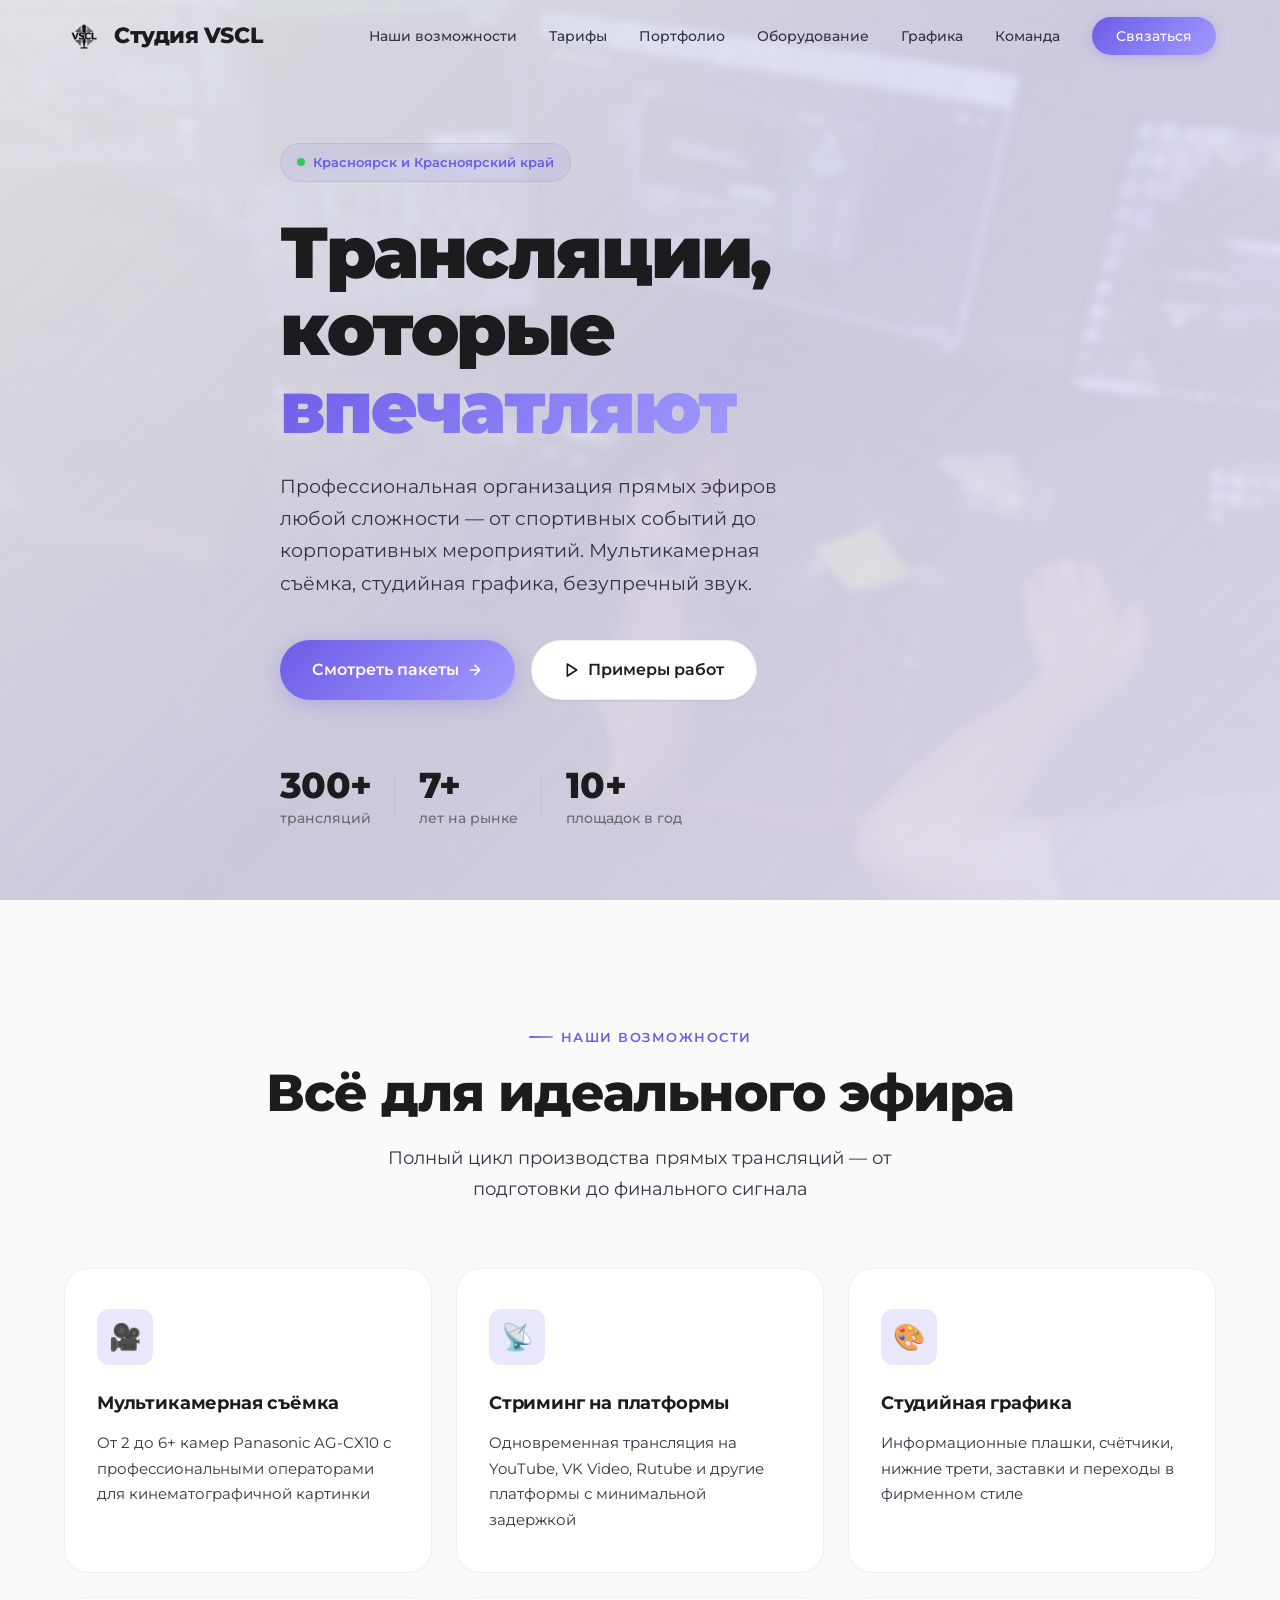
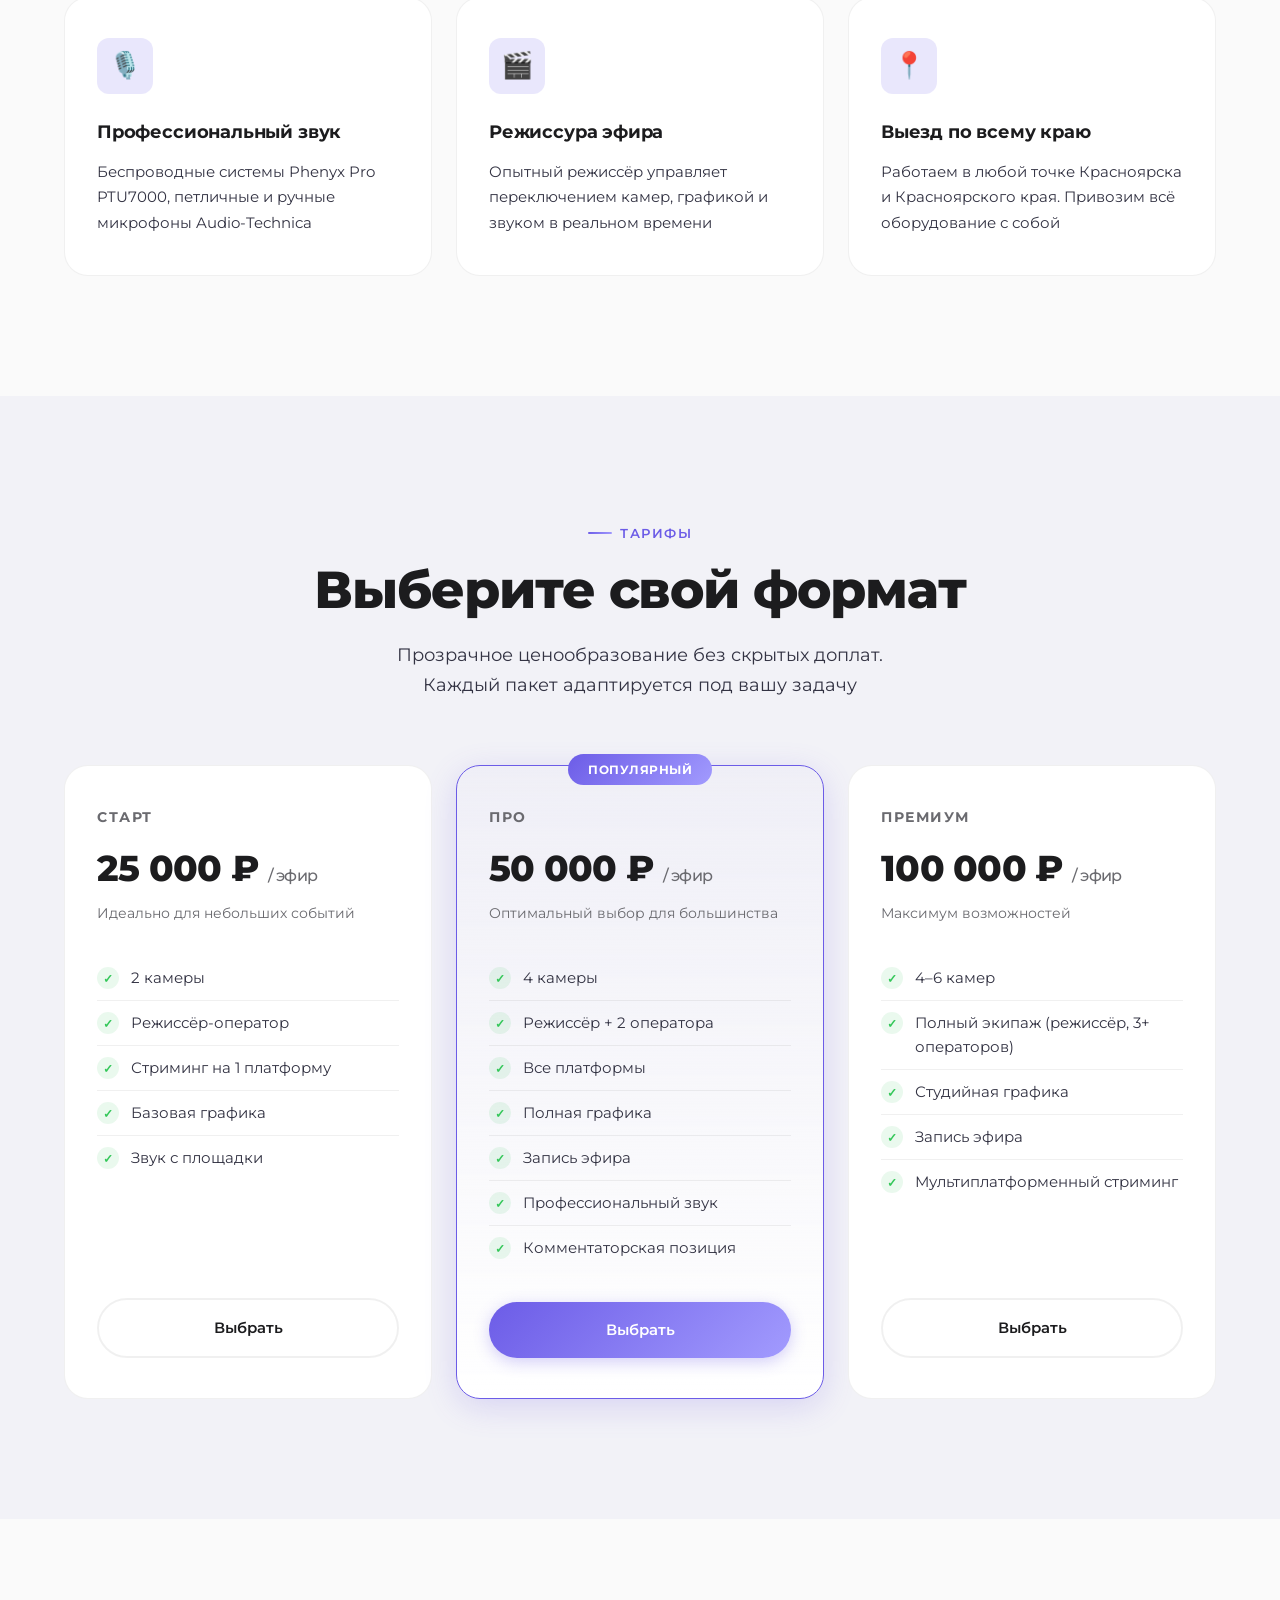
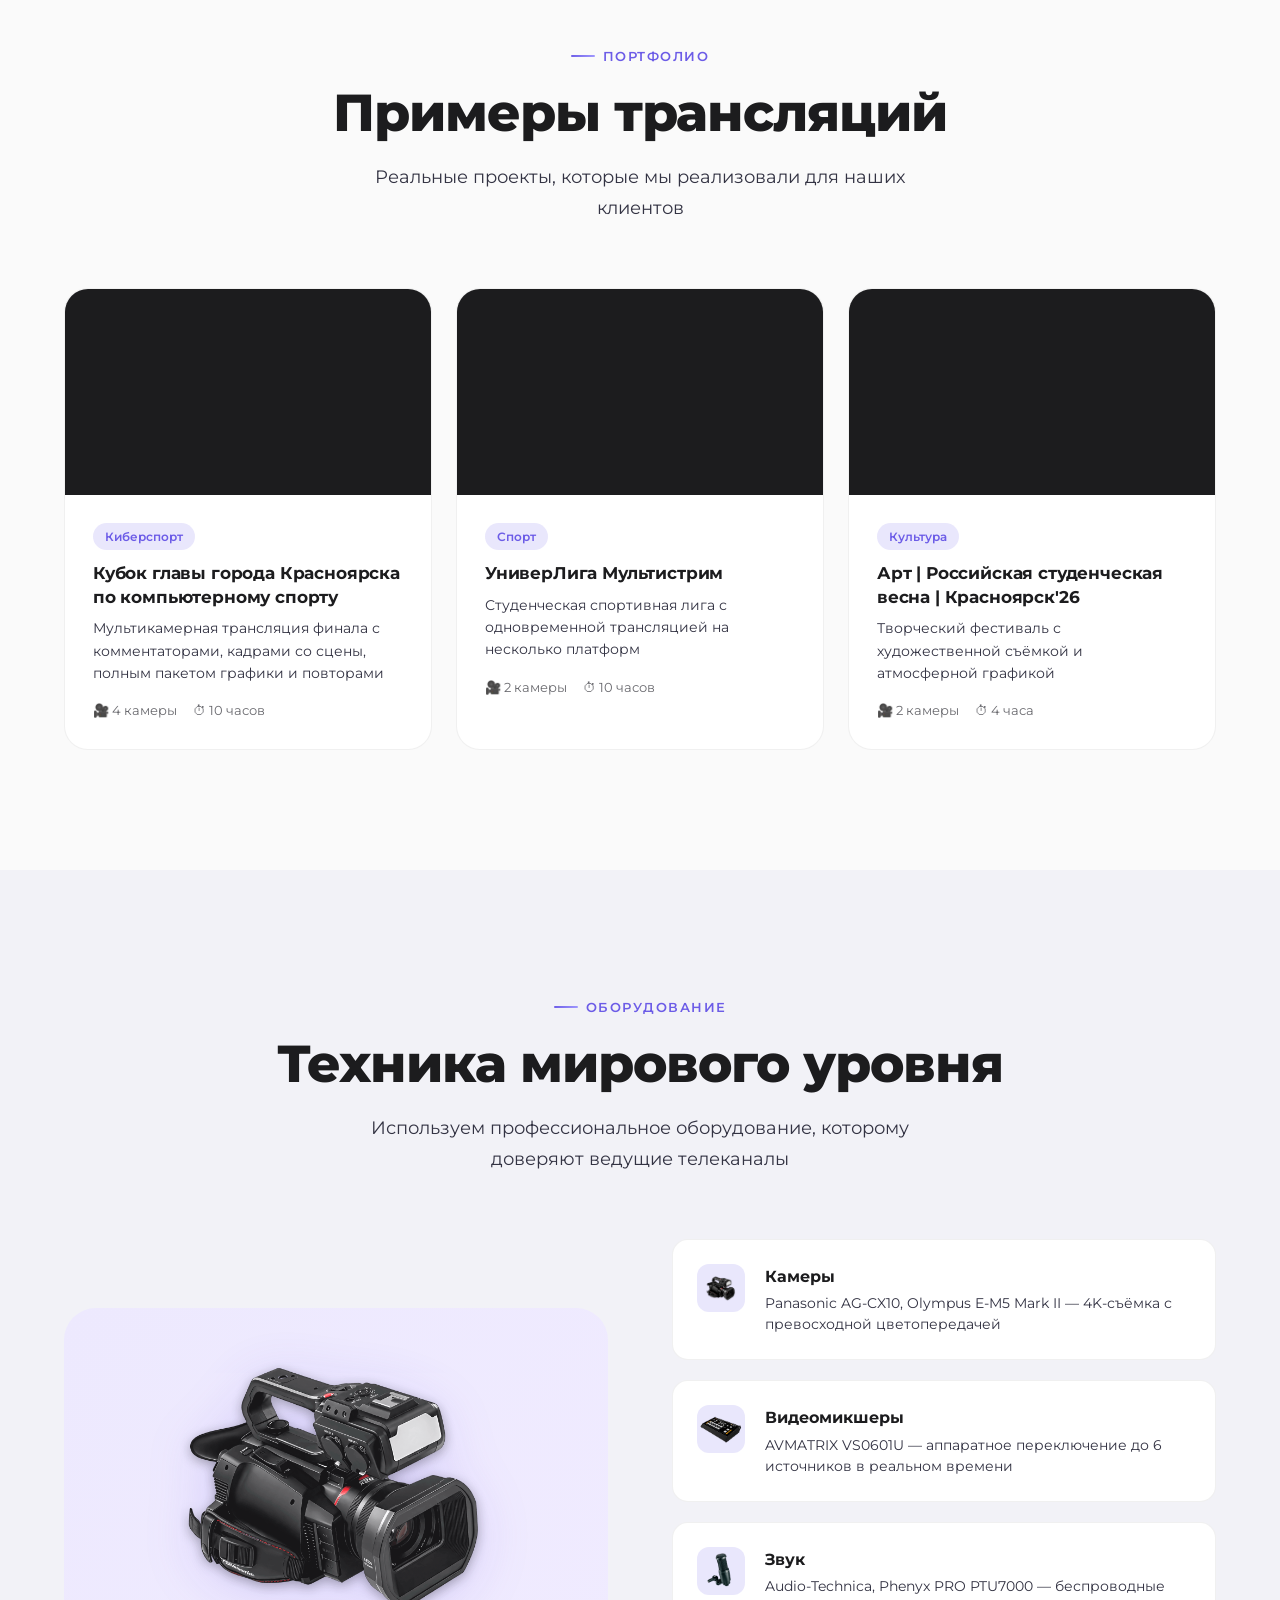
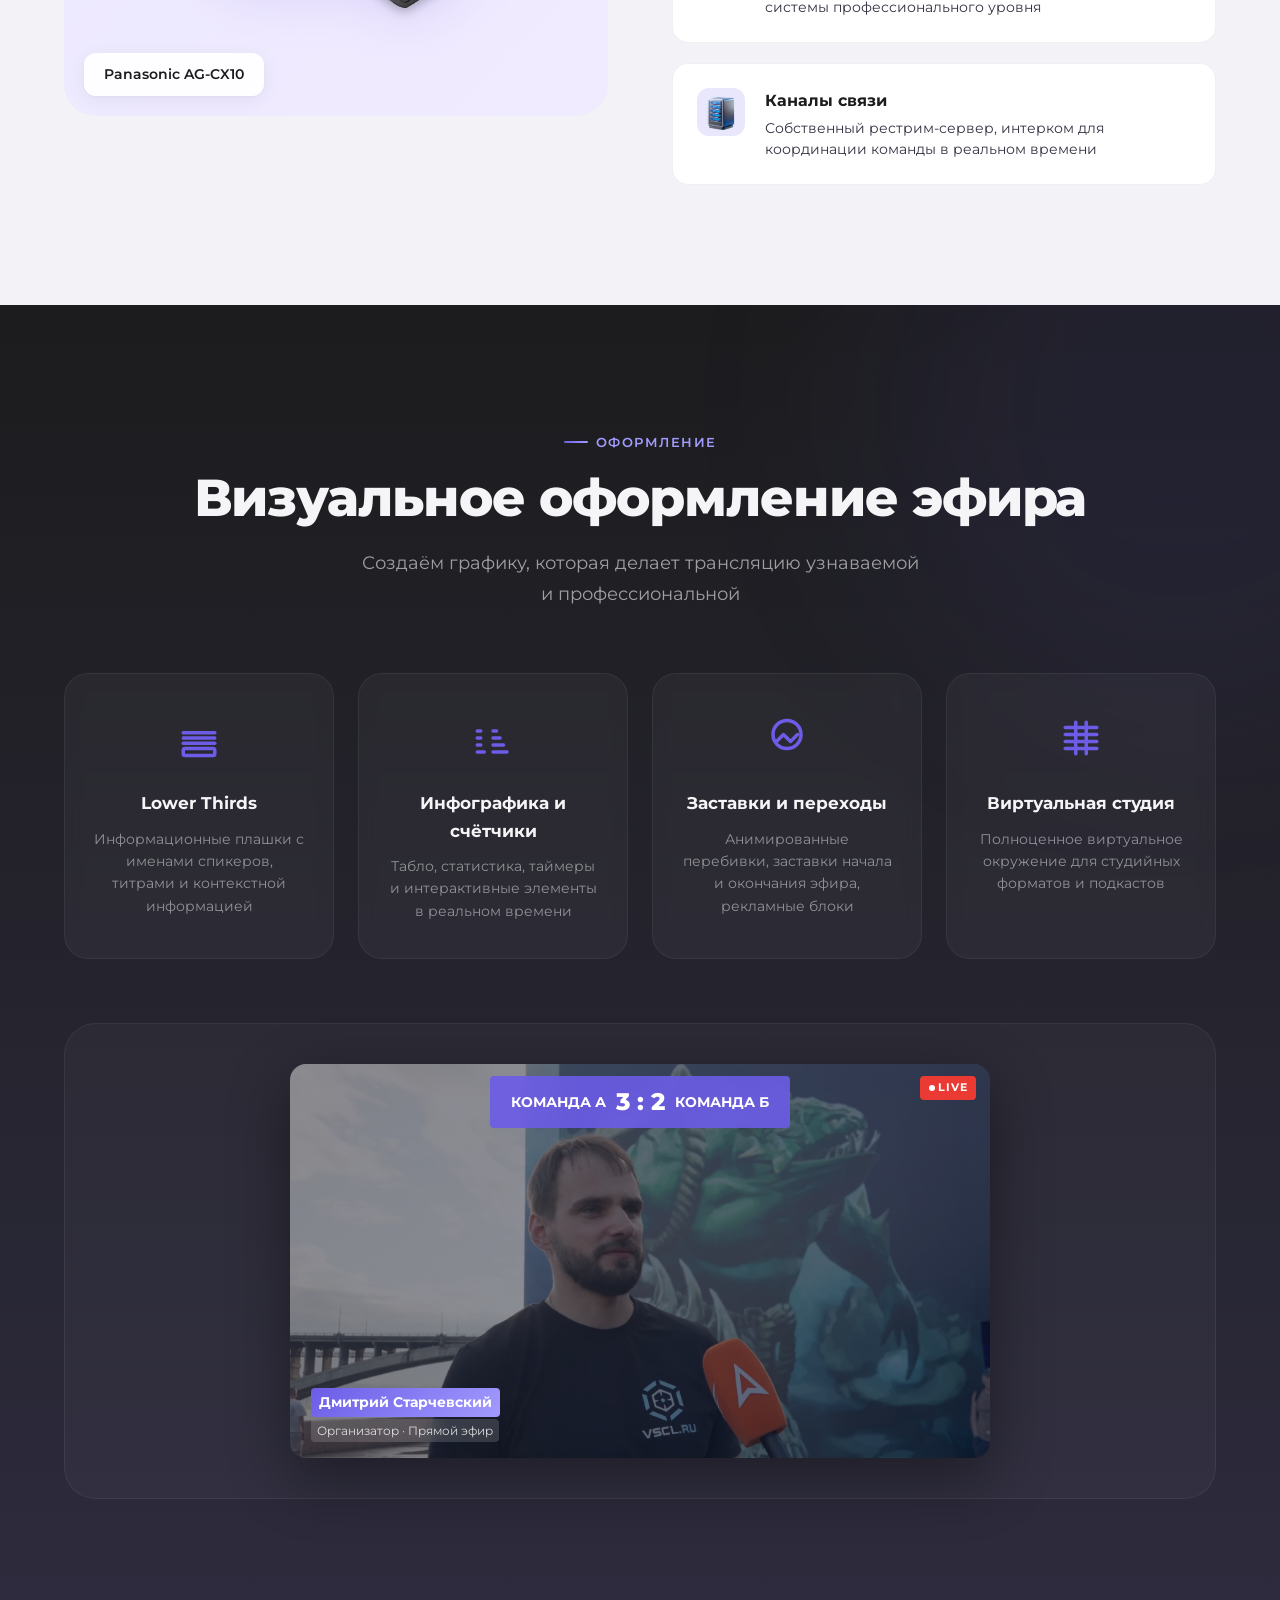
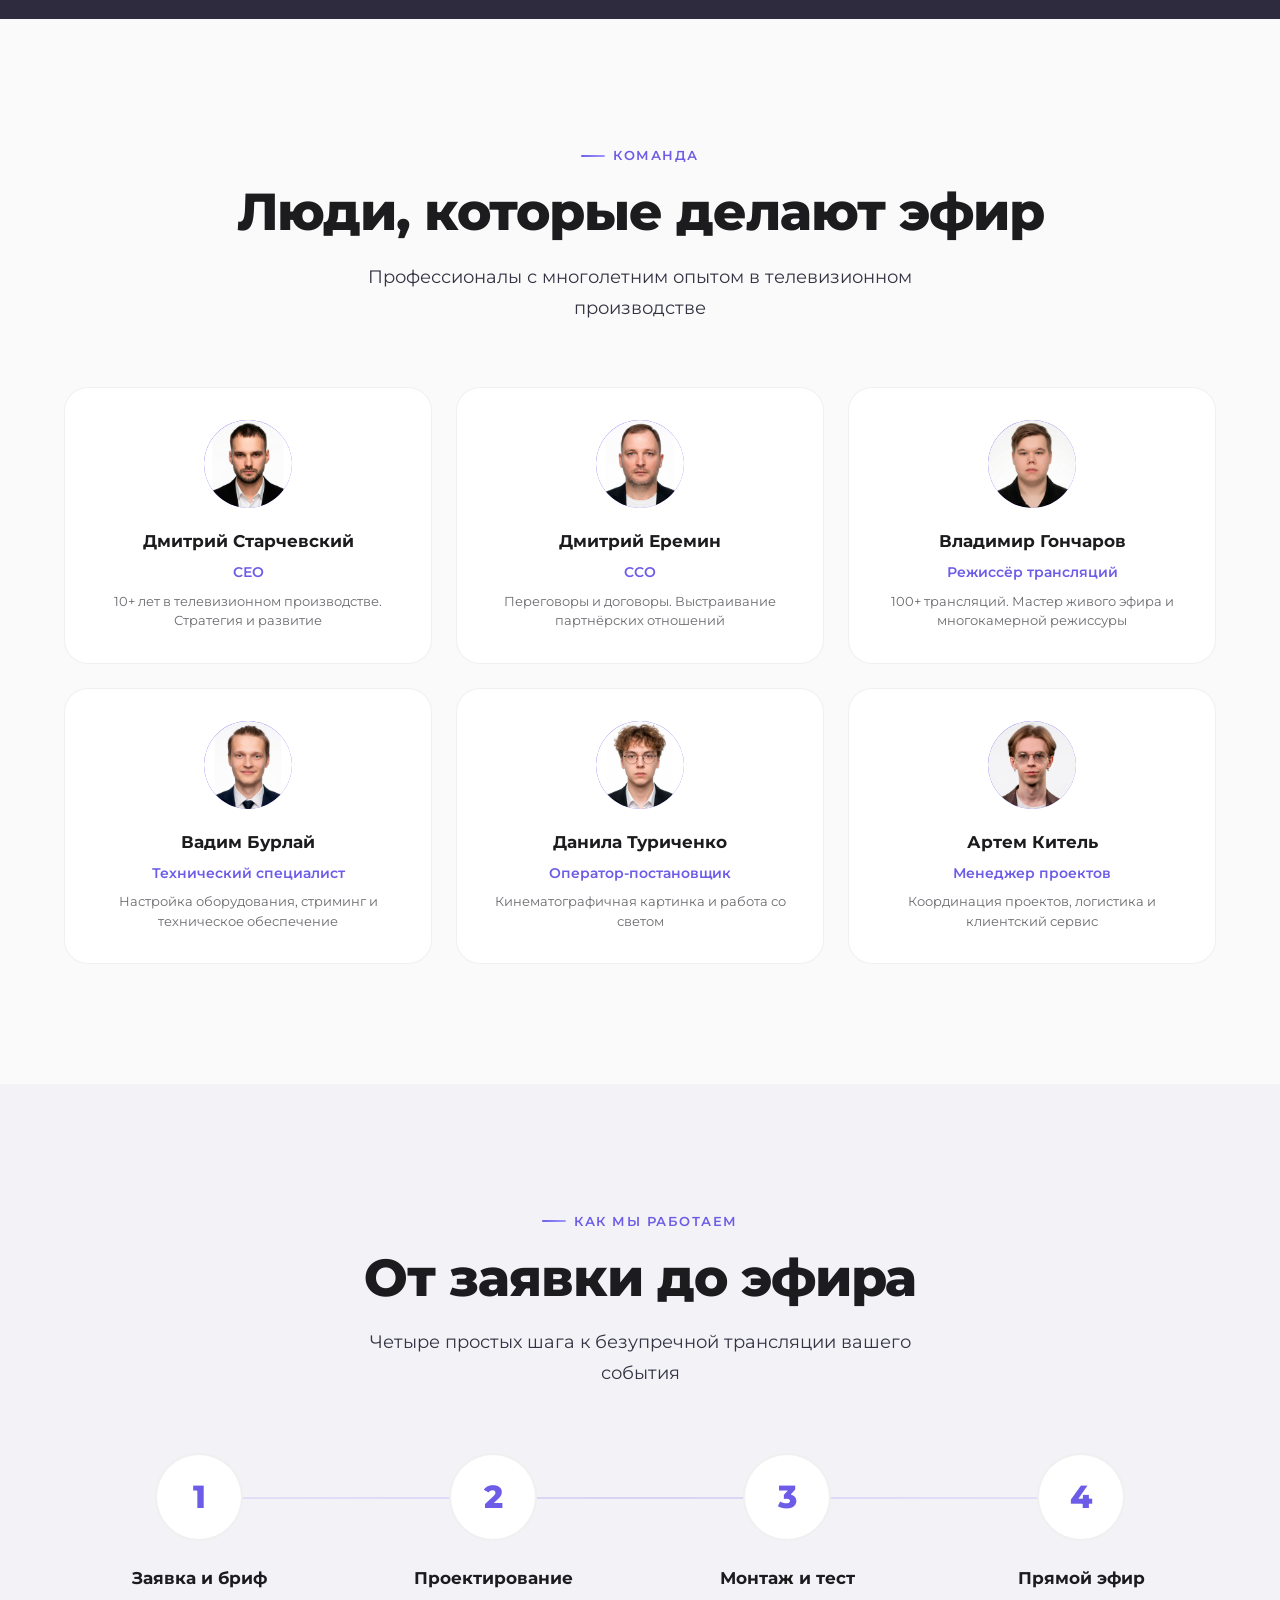
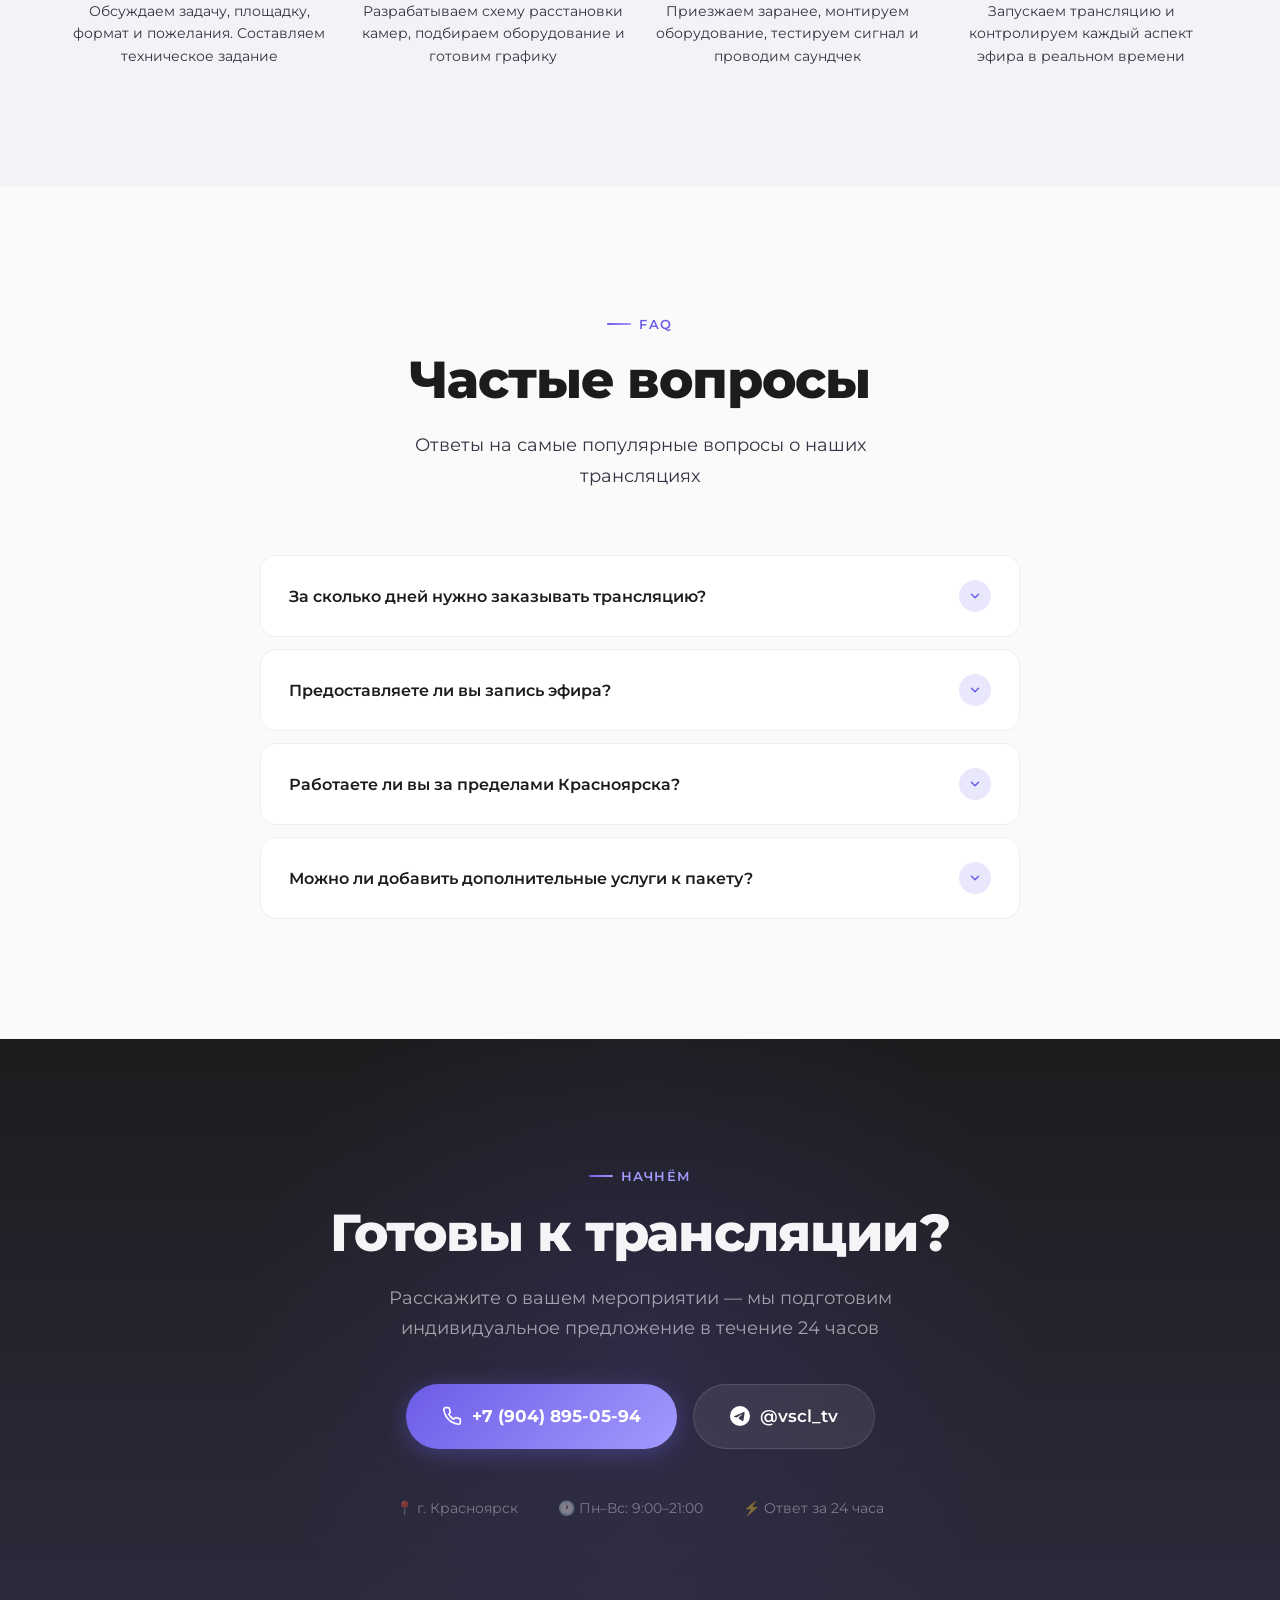
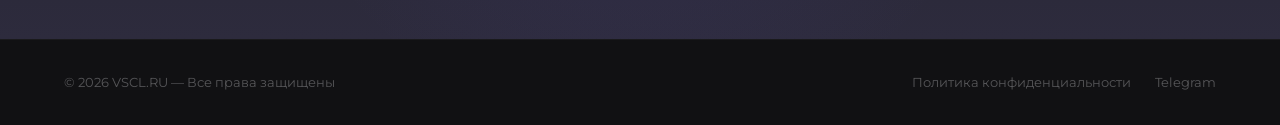
==== commit c97ace2d: "Исправлены названия меню" ====
--- a/index.html
+++ b/index.html
@@ -39,11 +39,11 @@
     </div>
 
     <div class="nav-mobile" id="mobileMenu" role="dialog" aria-label="Мобильное меню">
-      <a href="#services">Услуги</a>
-      <a href="#packages">Пакеты</a>
+      <a href="#services">Наши возможности</a>
+      <a href="#packages">Тарифы</a>
       <a href="#portfolio">Портфолио</a>
       <a href="#equipment">Оборудование</a>
-      <a href="#graphics">Графика</a>
+      <a href="#graphics">Оформление</a>
       <a href="#team">Команда</a>
       <a href="#faq">FAQ</a>
       <a href="#contact">Связаться</a>
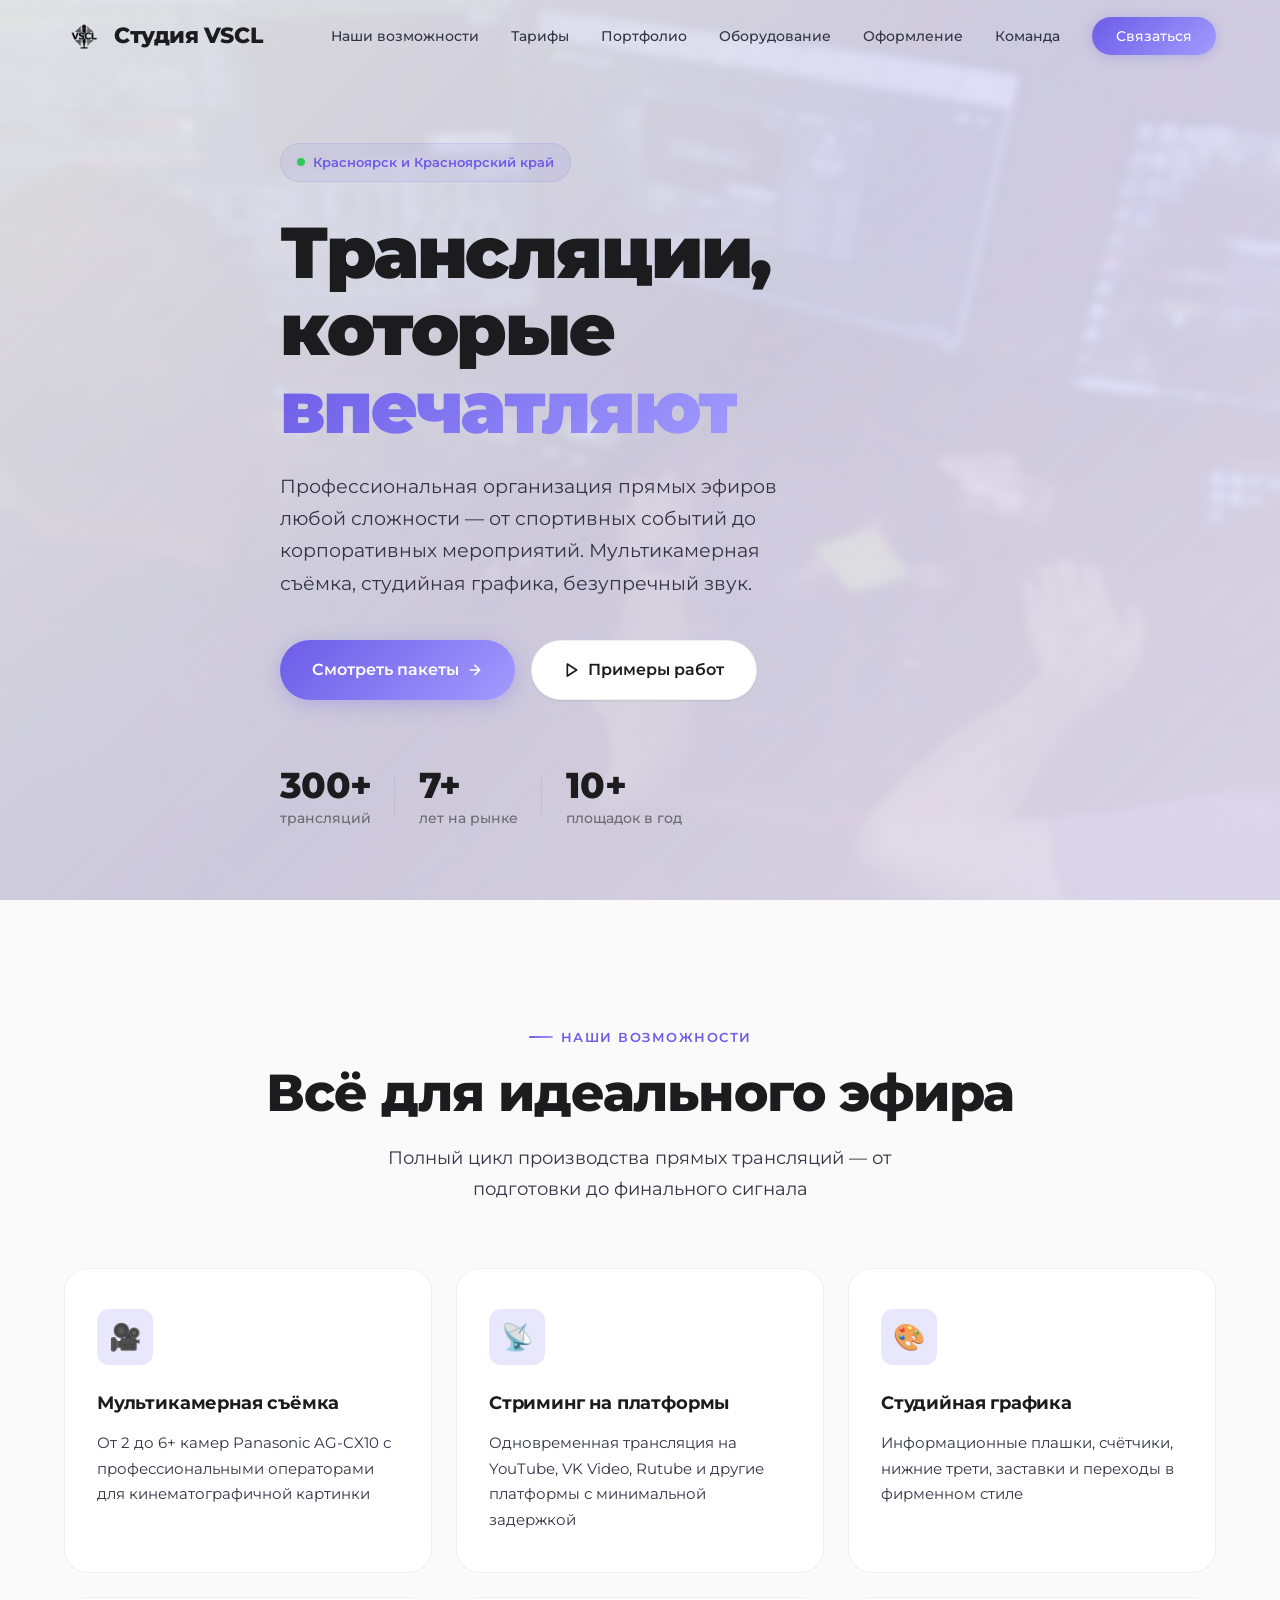
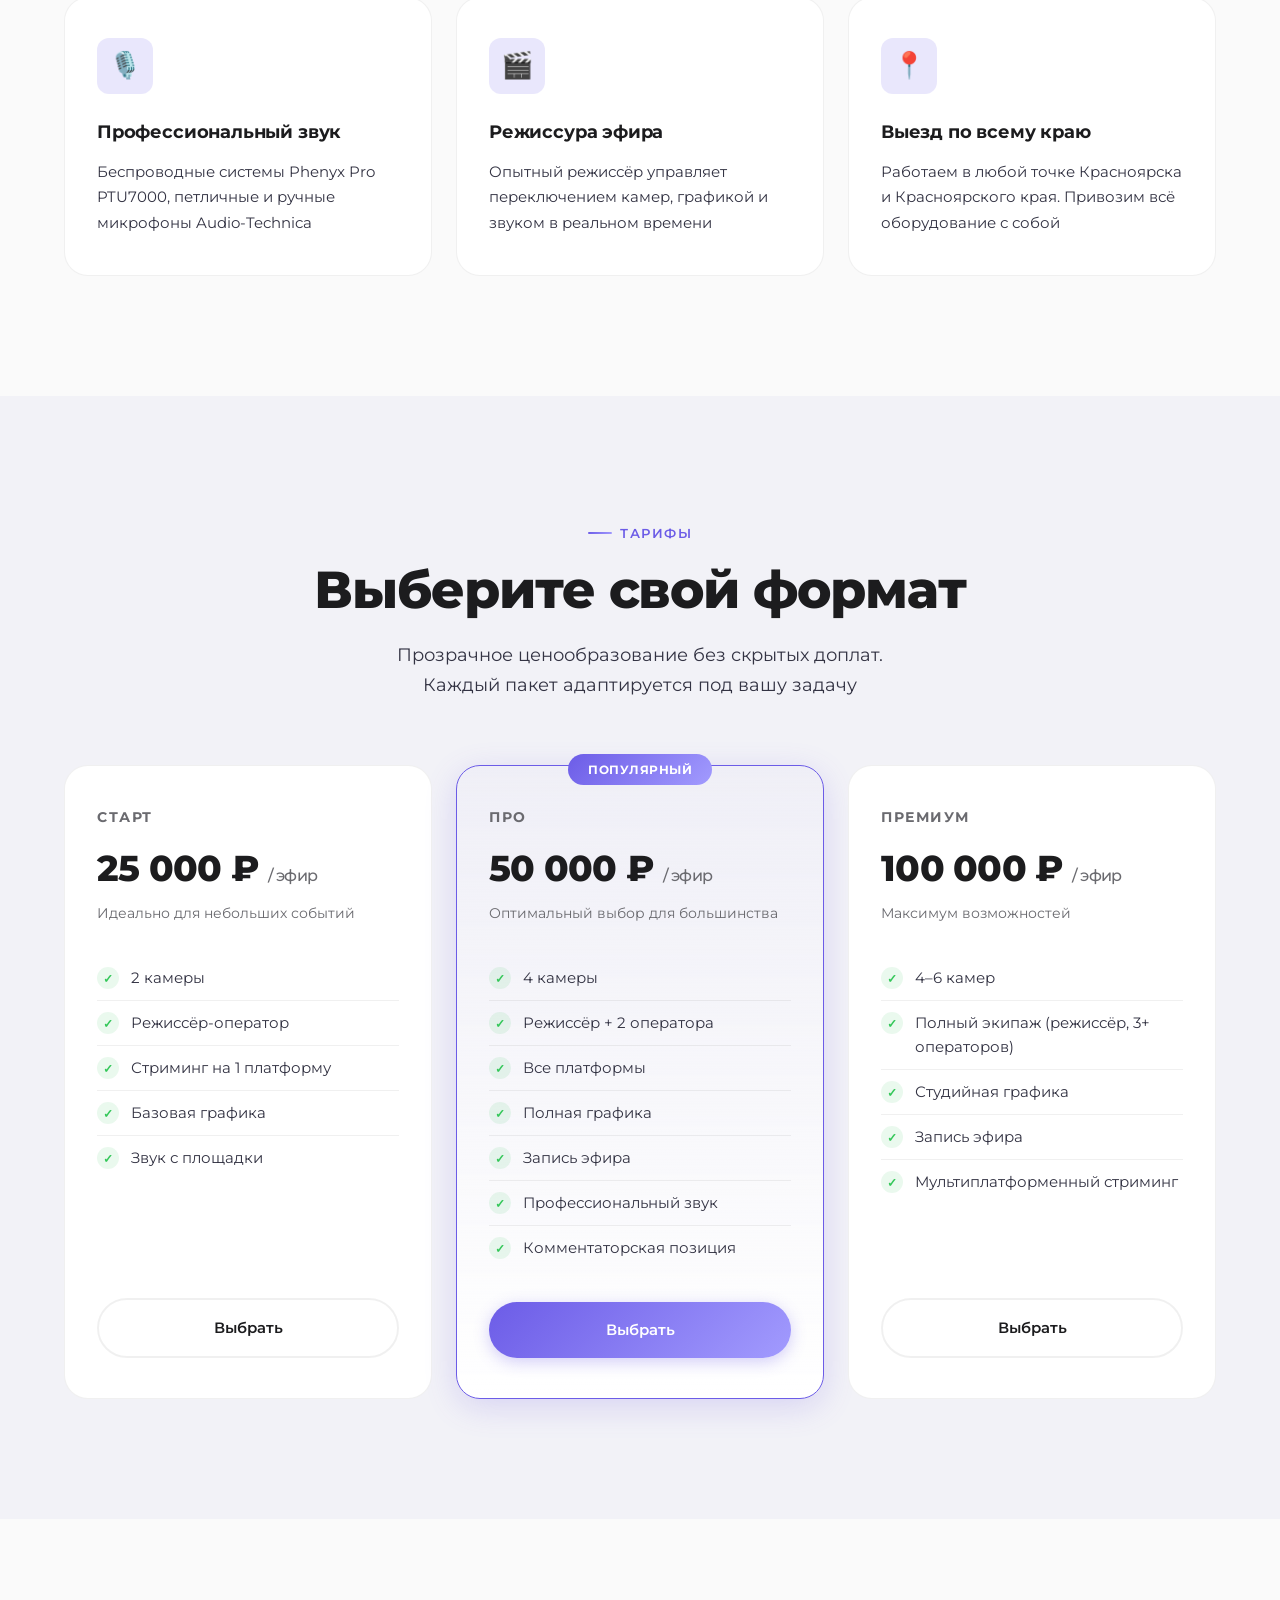
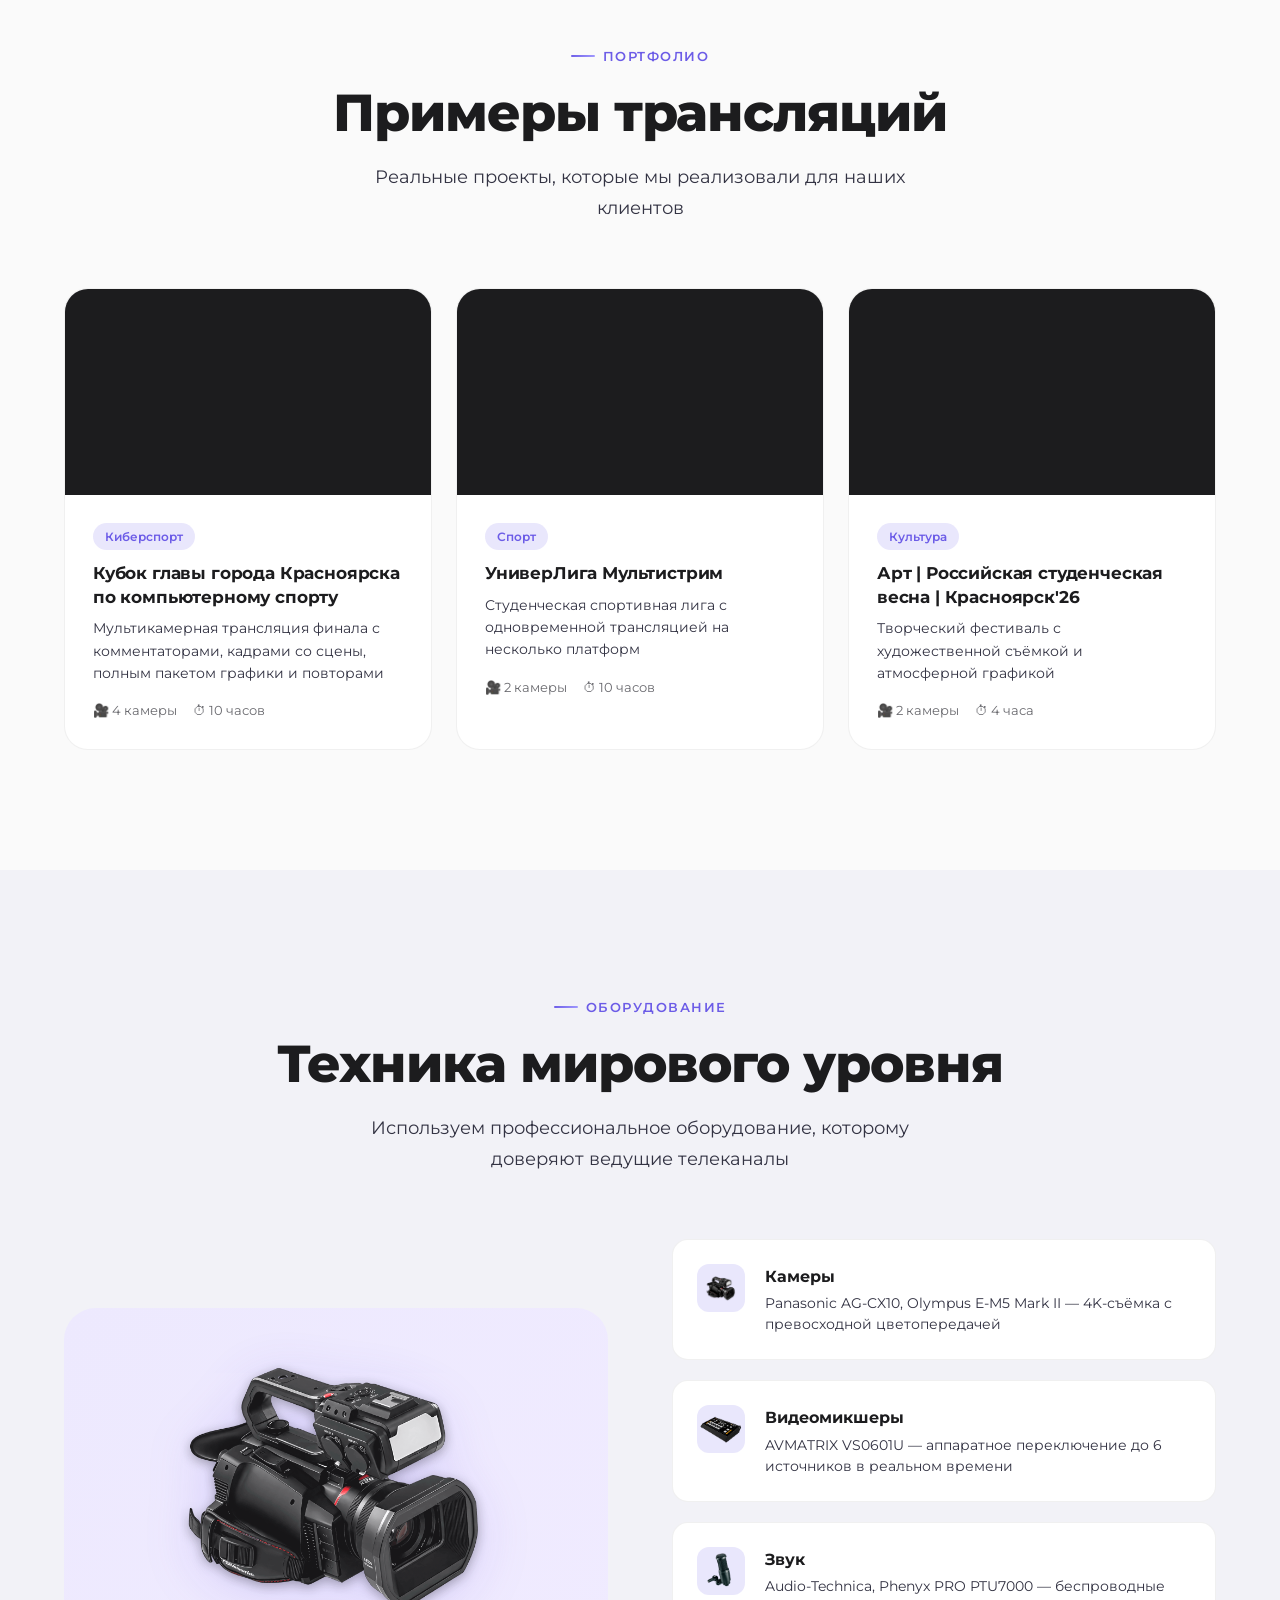
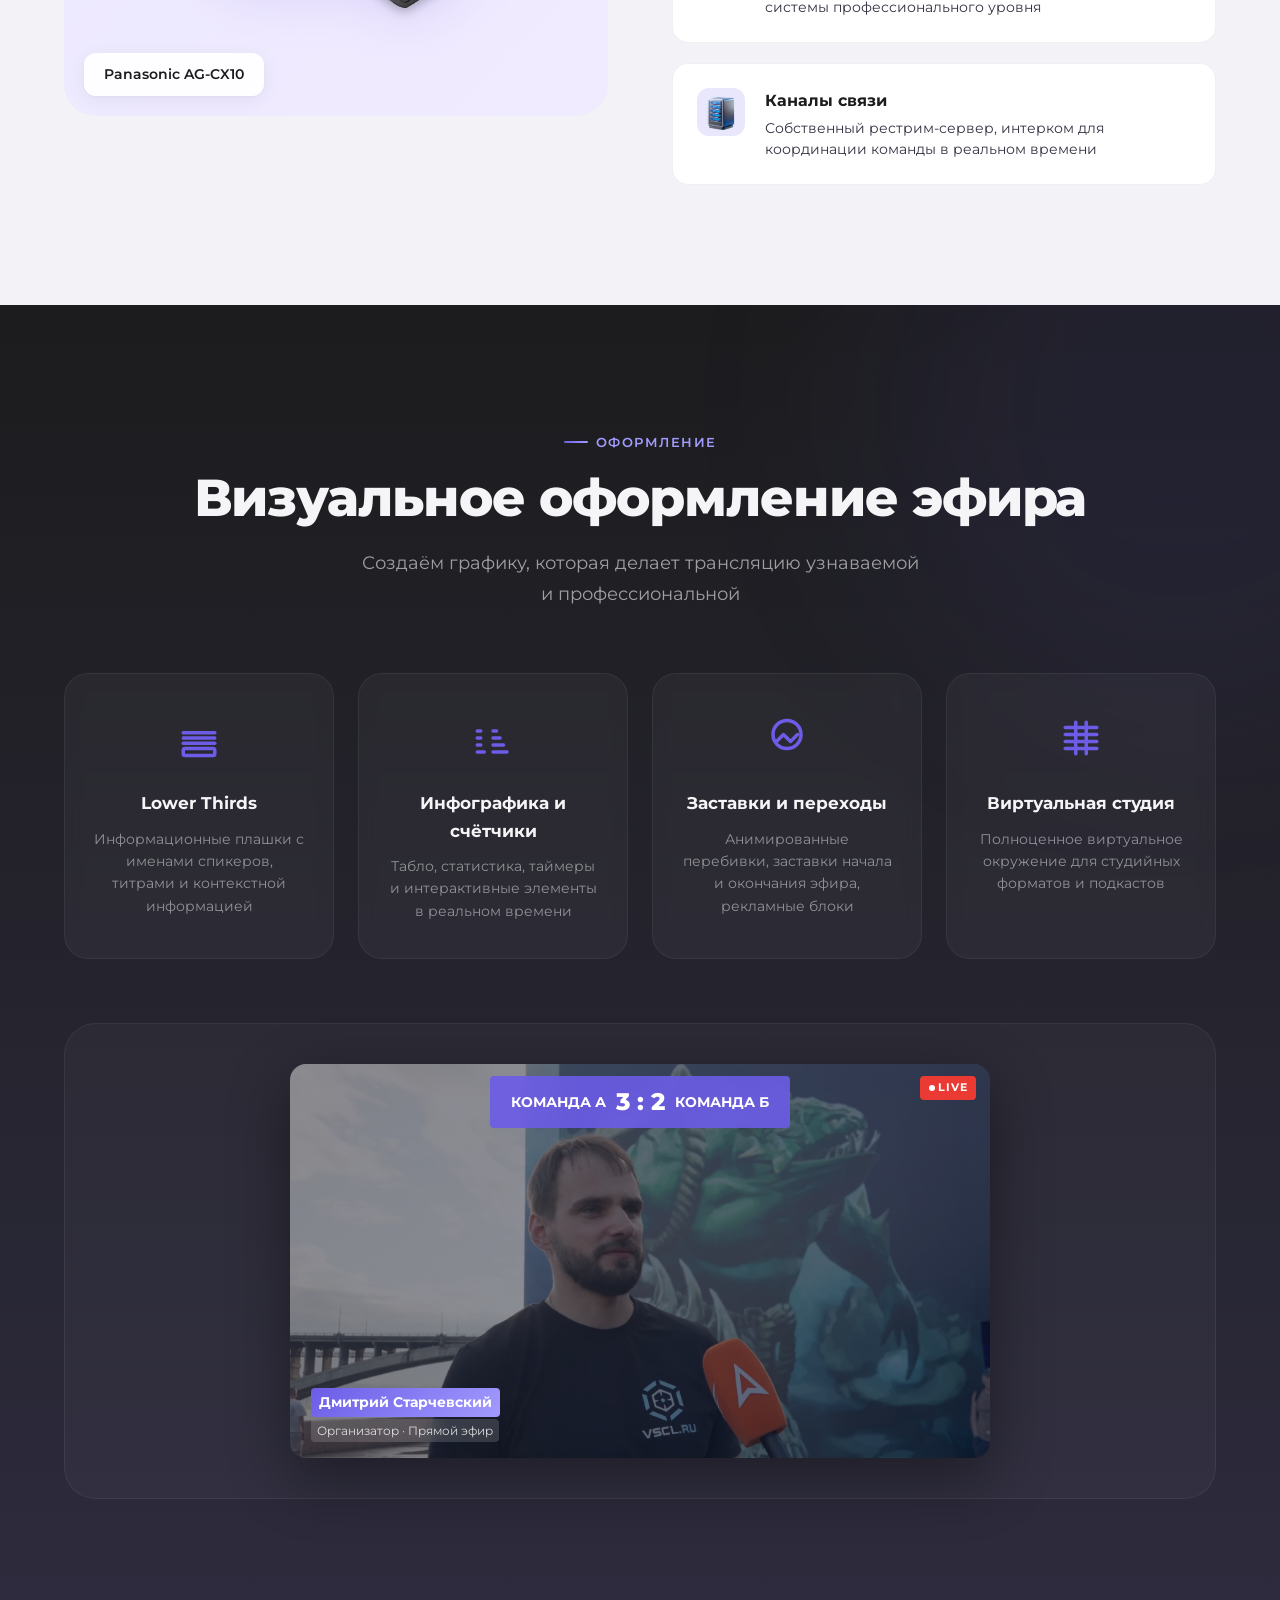
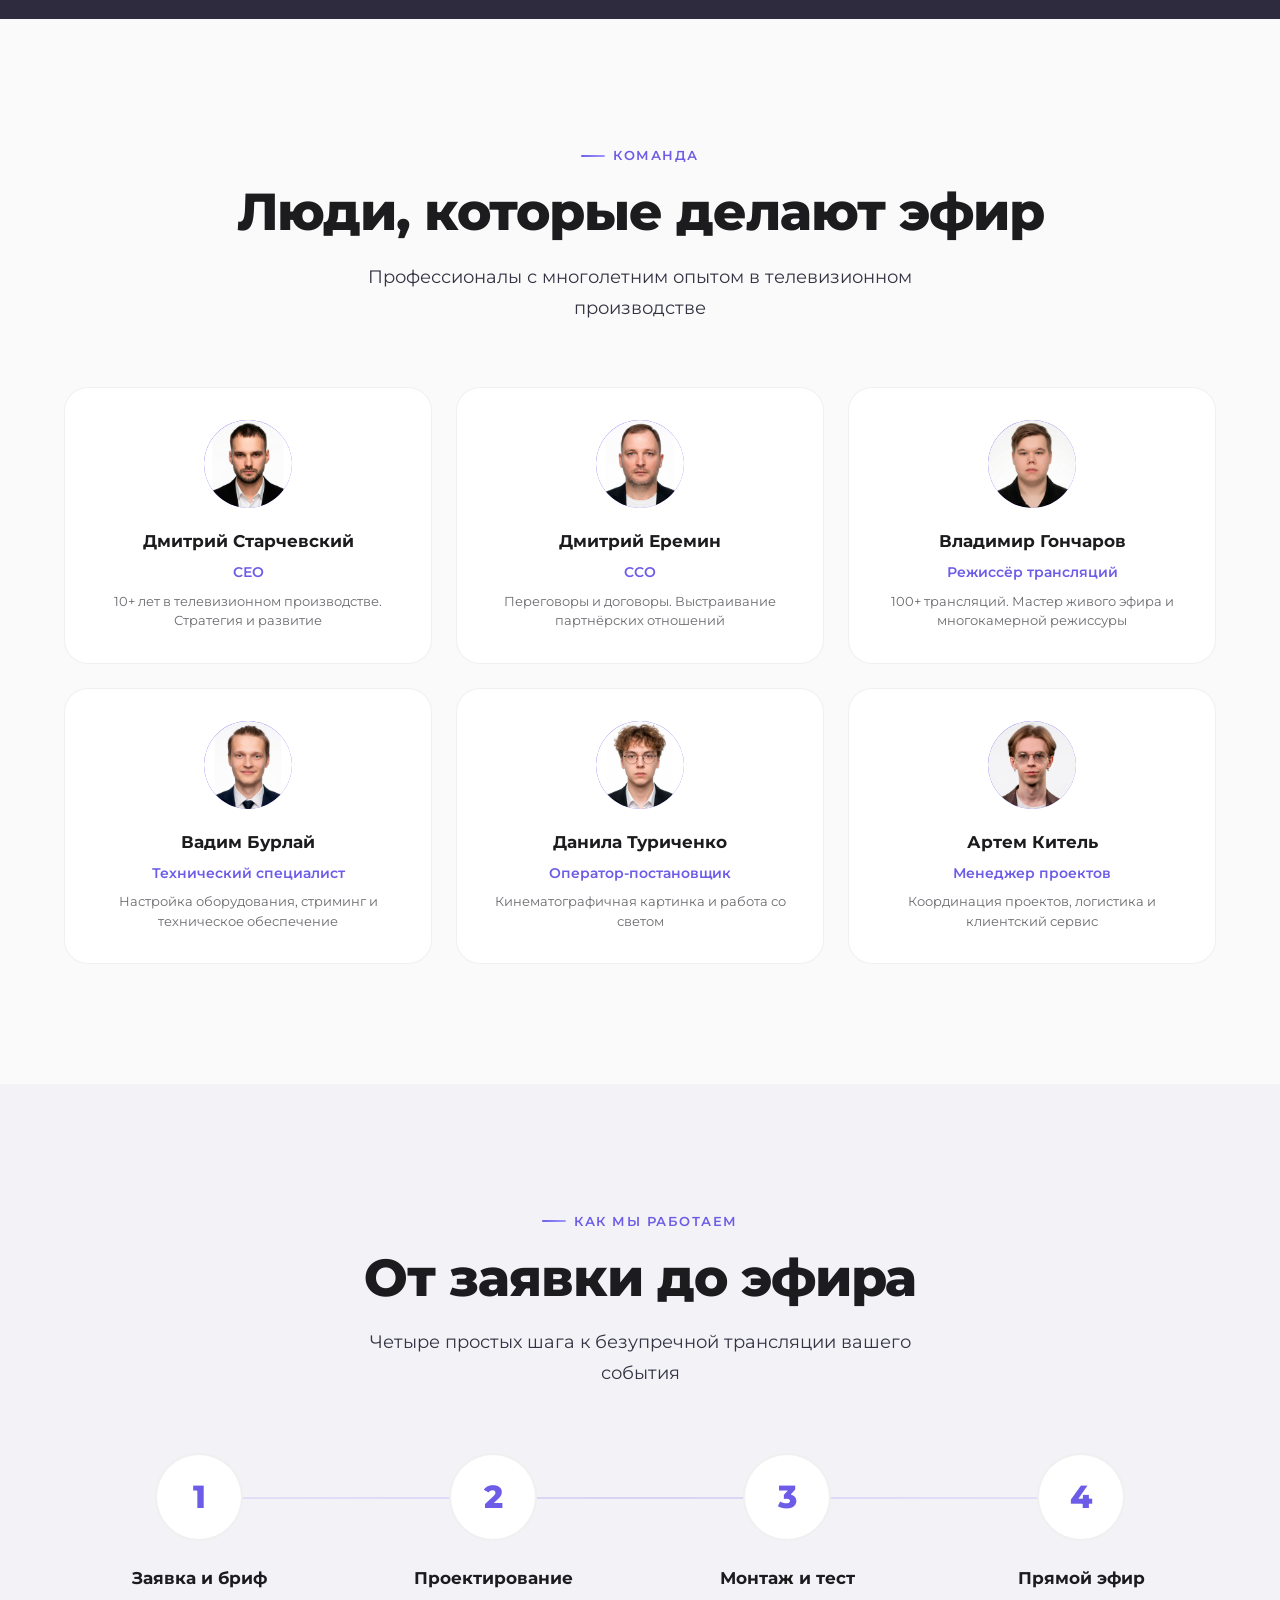
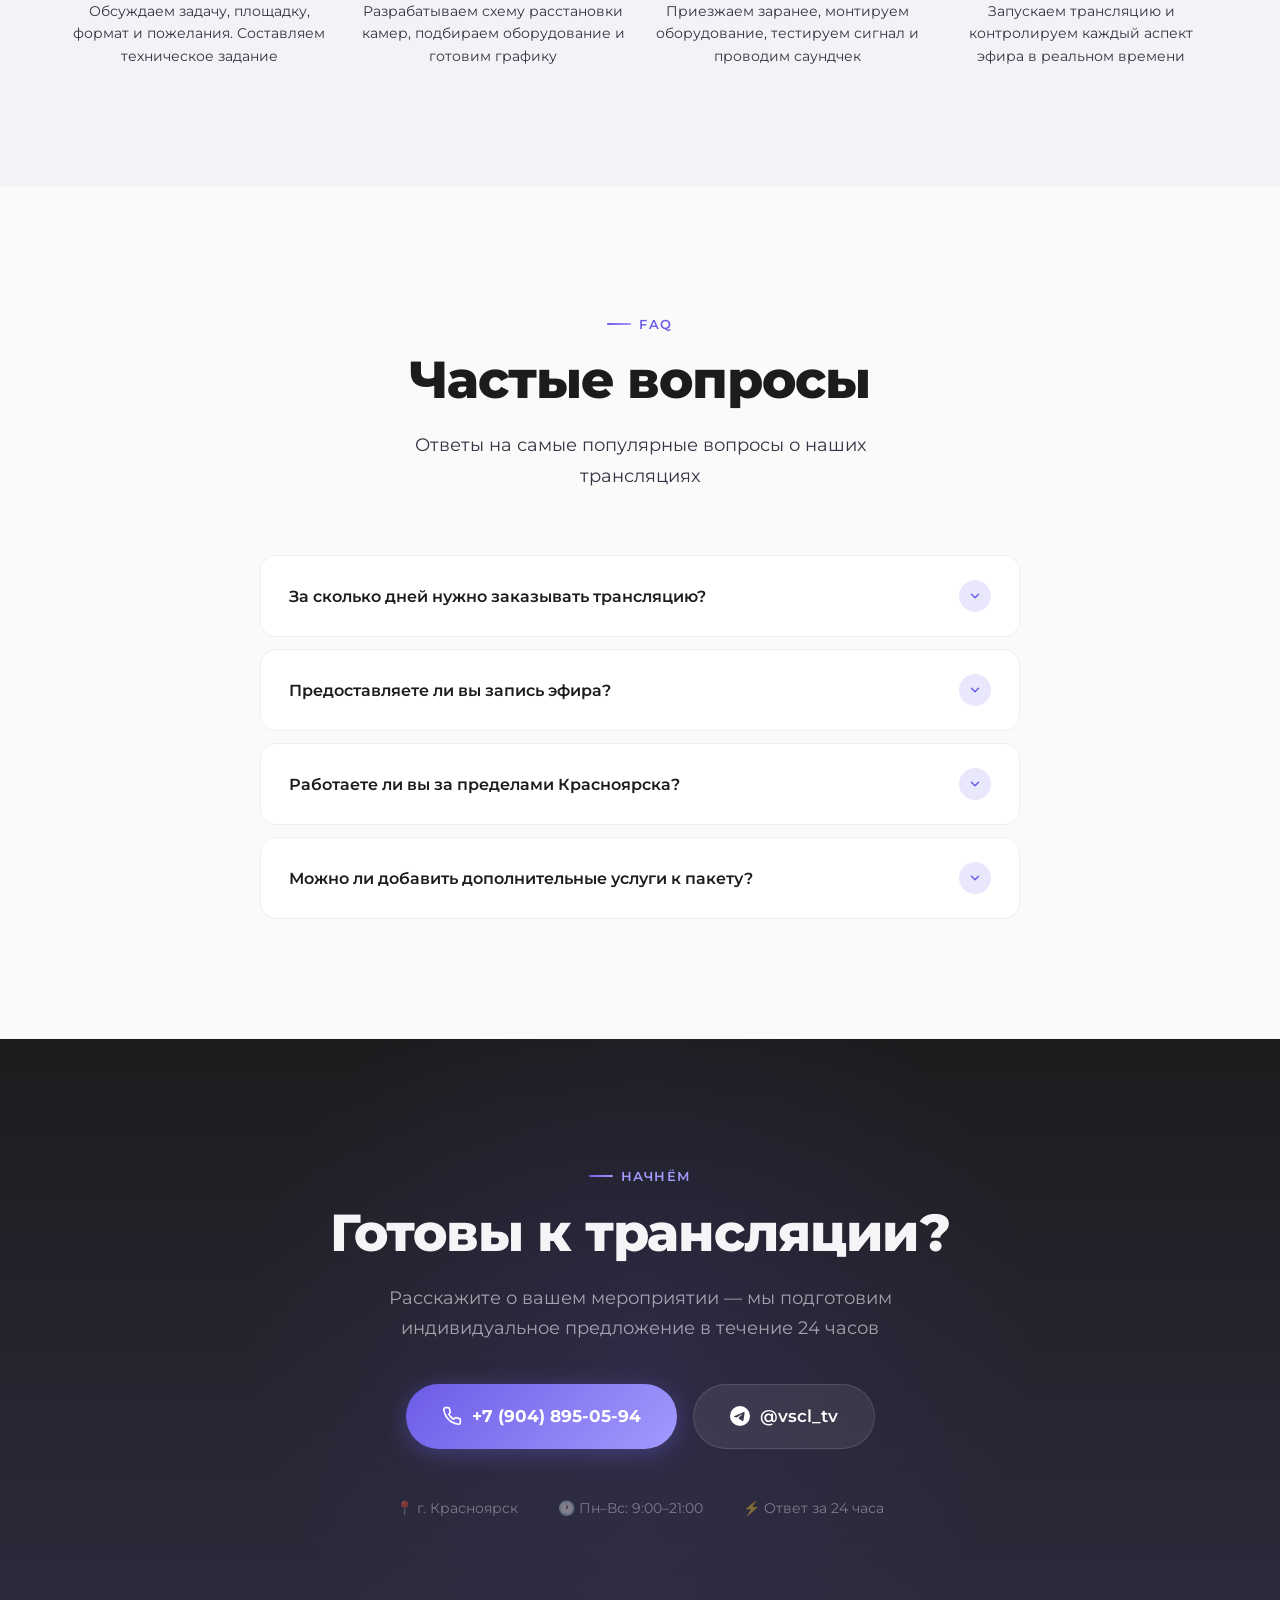
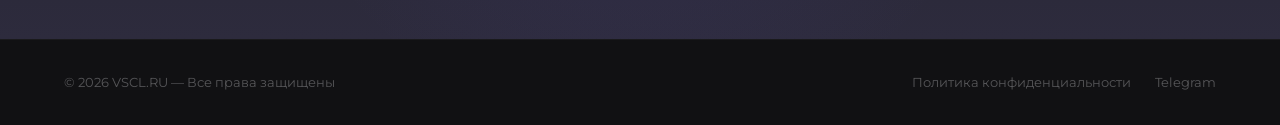
==== commit 07fb3046: "Обновлено меню в Пк версии" ====
--- a/index.html
+++ b/index.html
@@ -26,7 +26,7 @@
         <li><a href="#packages">Тарифы</a></li>
         <li><a href="#portfolio">Портфолио</a></li>
         <li><a href="#equipment">Оборудование</a></li>
-        <li><a href="#graphics">Графика</a></li>
+        <li><a href="#graphics">Оформление</a></li>
         <li><a href="#team">Команда</a></li>
         <li><a href="#contact" class="nav-cta">Связаться</a></li>
       </ul>
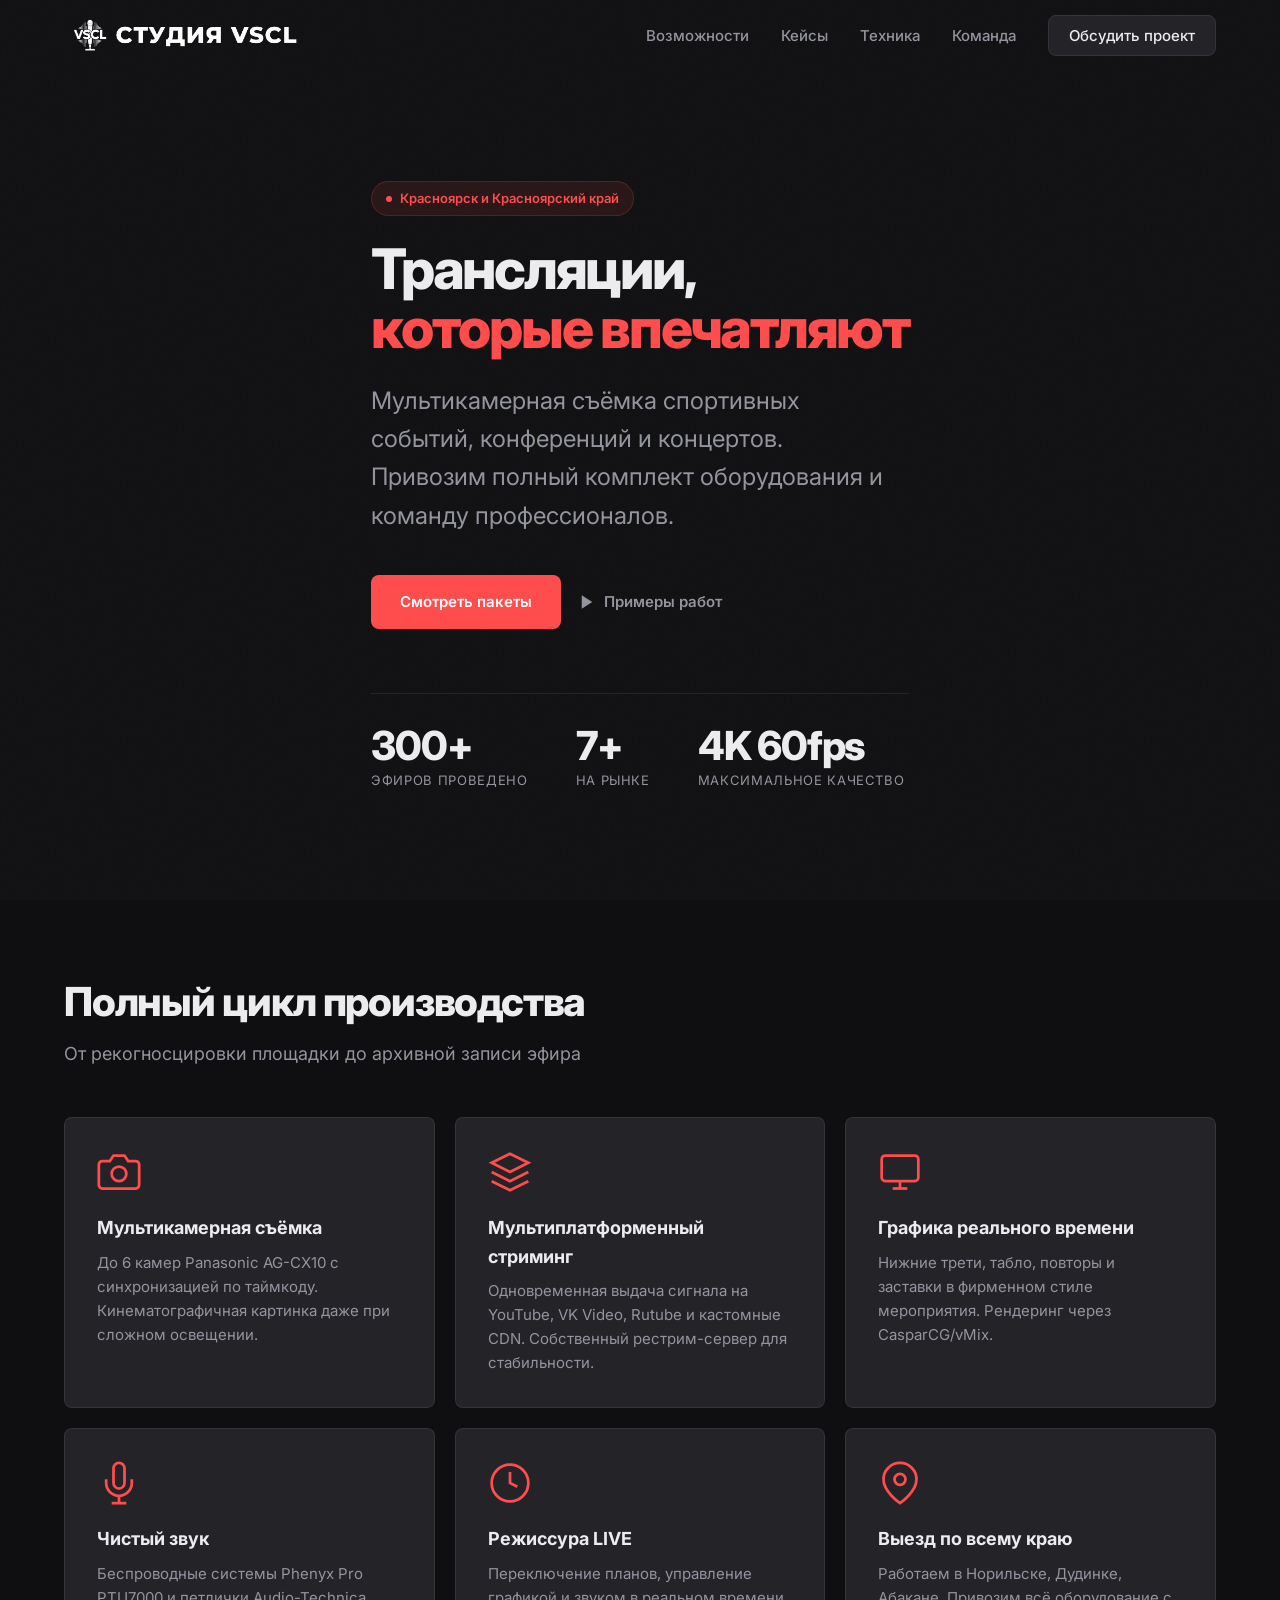
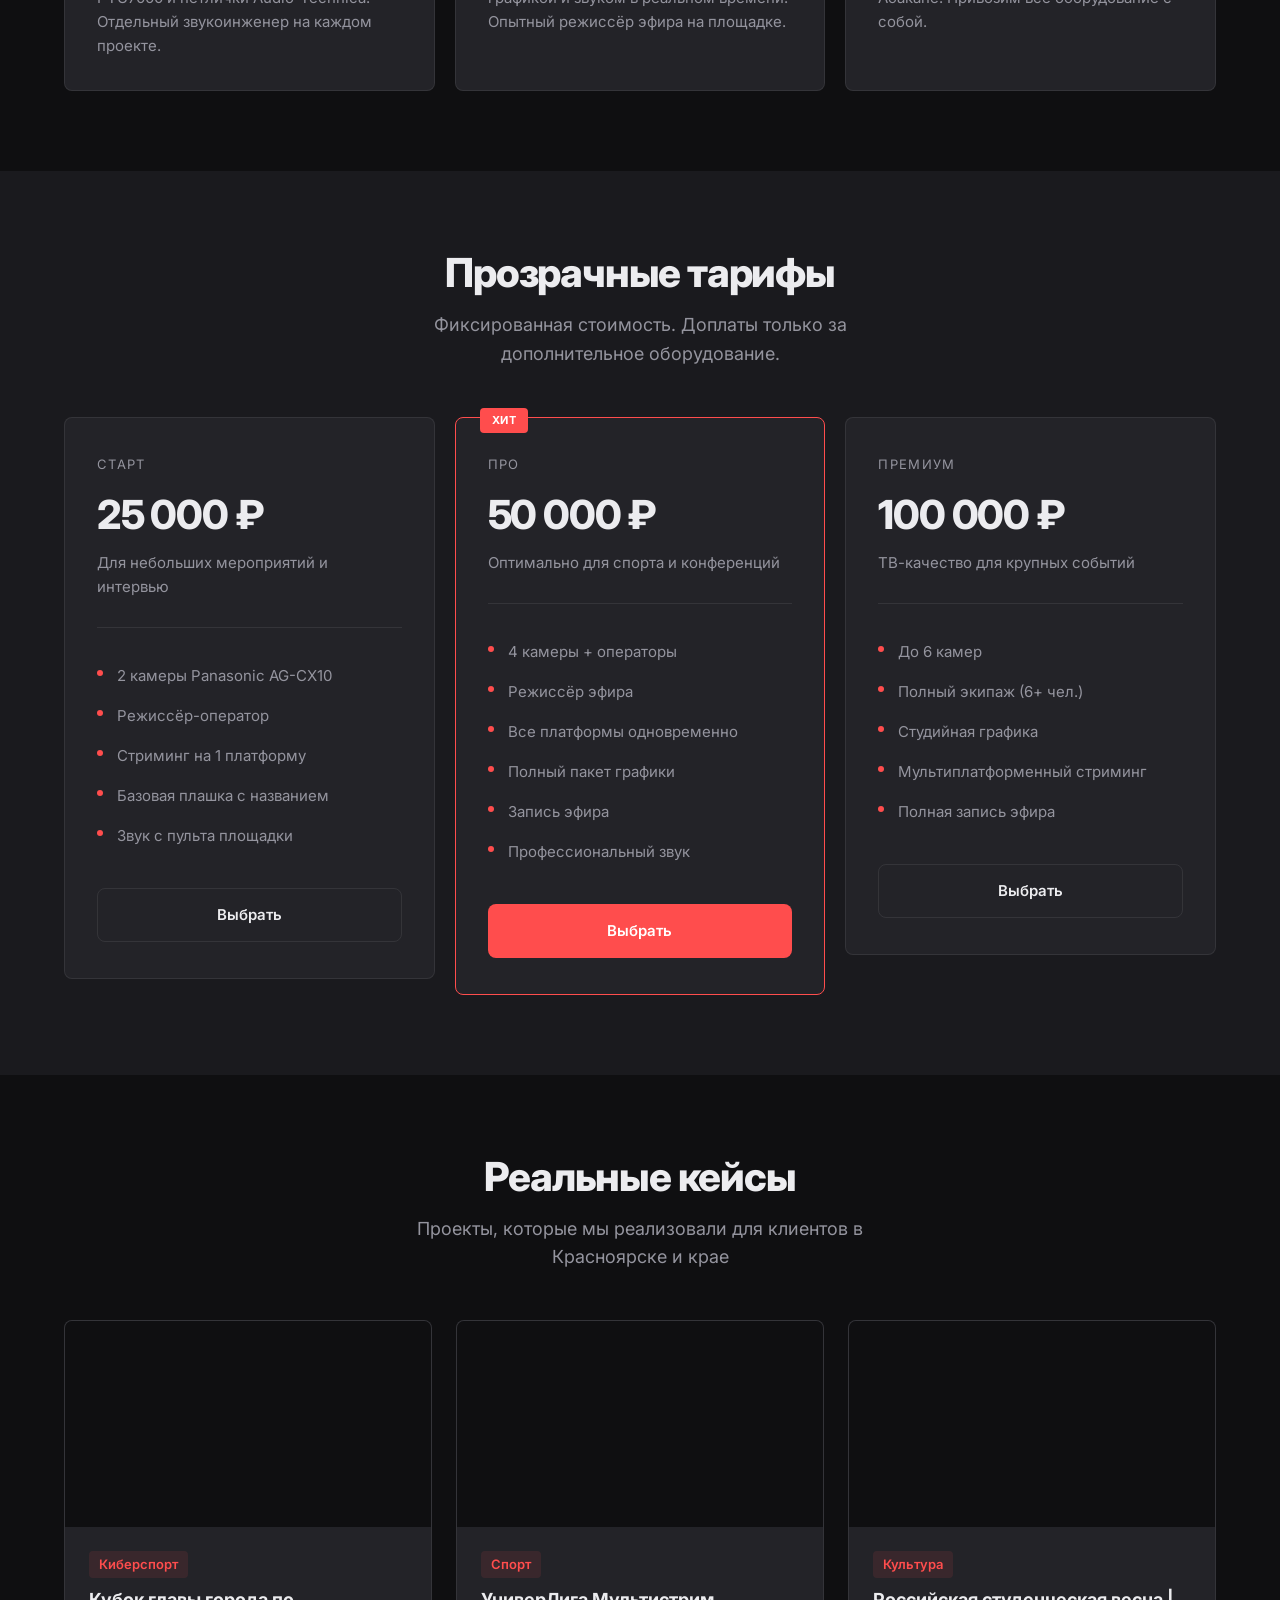
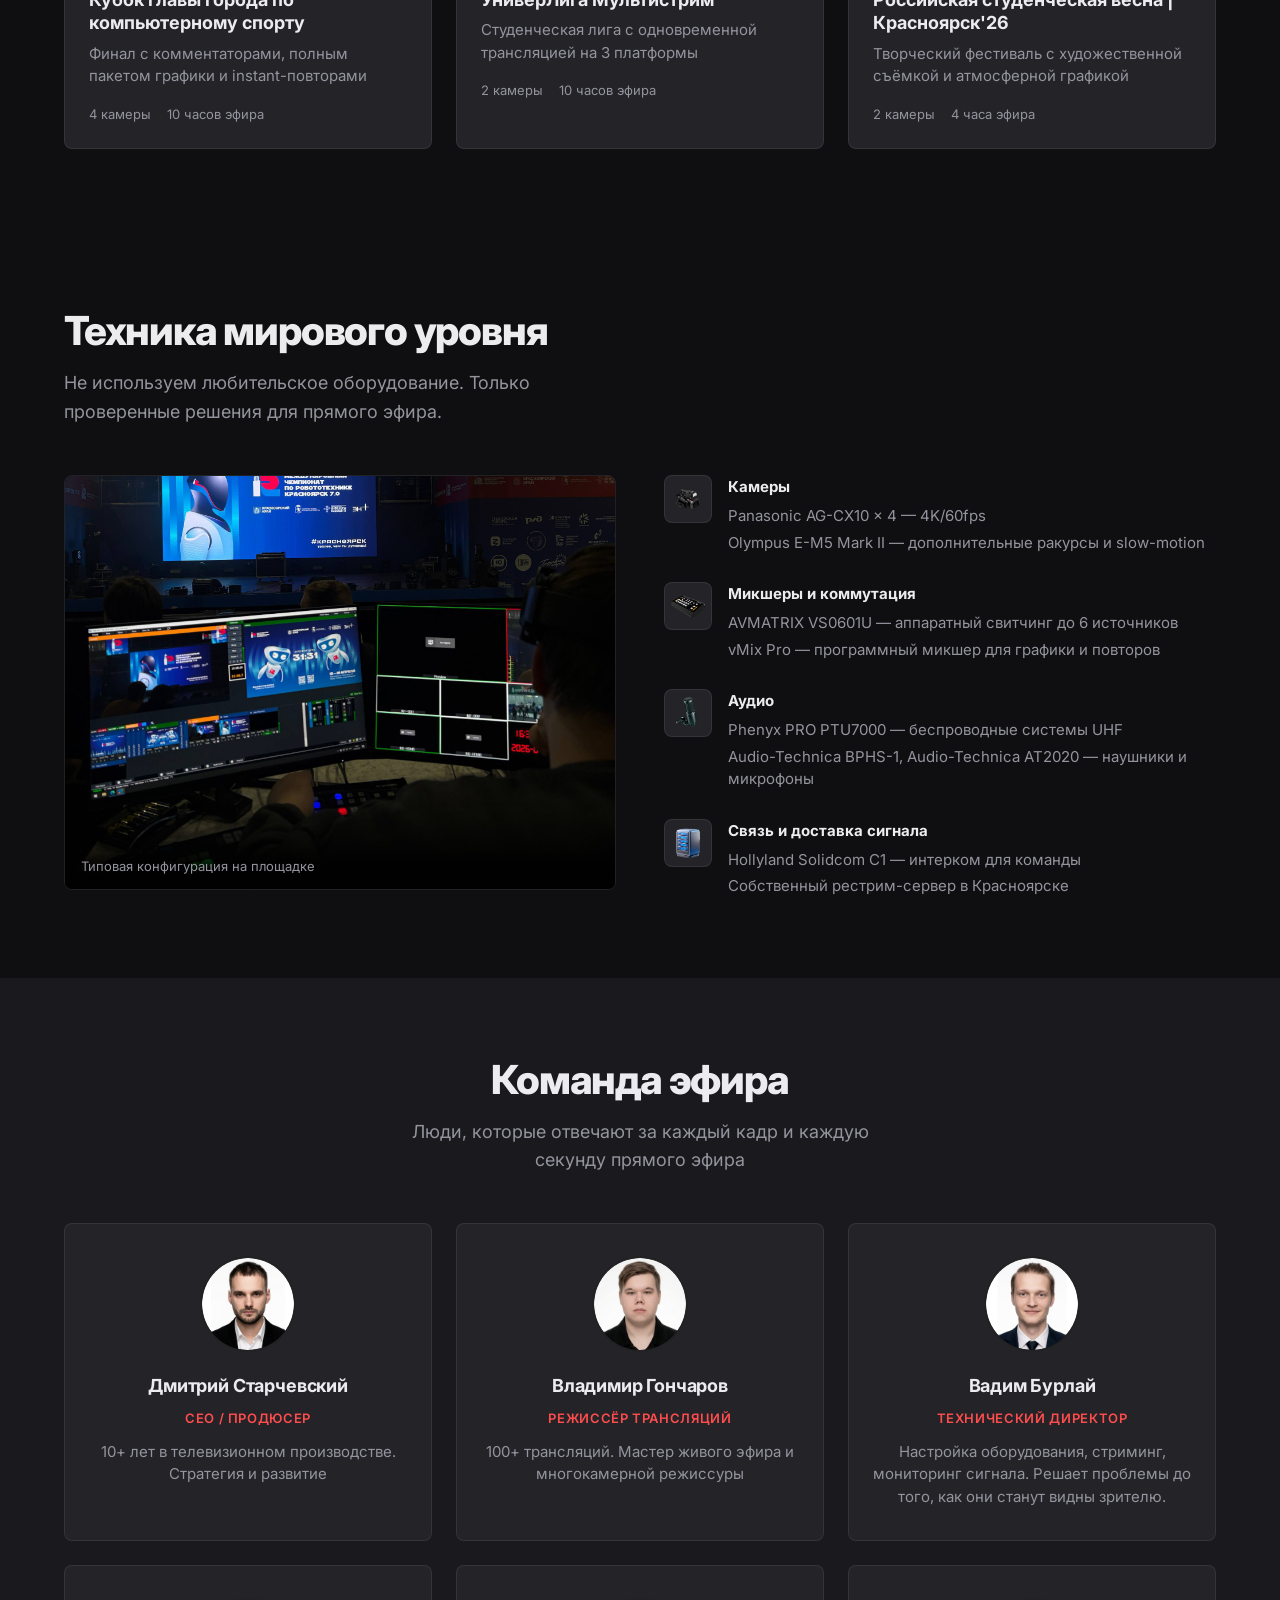
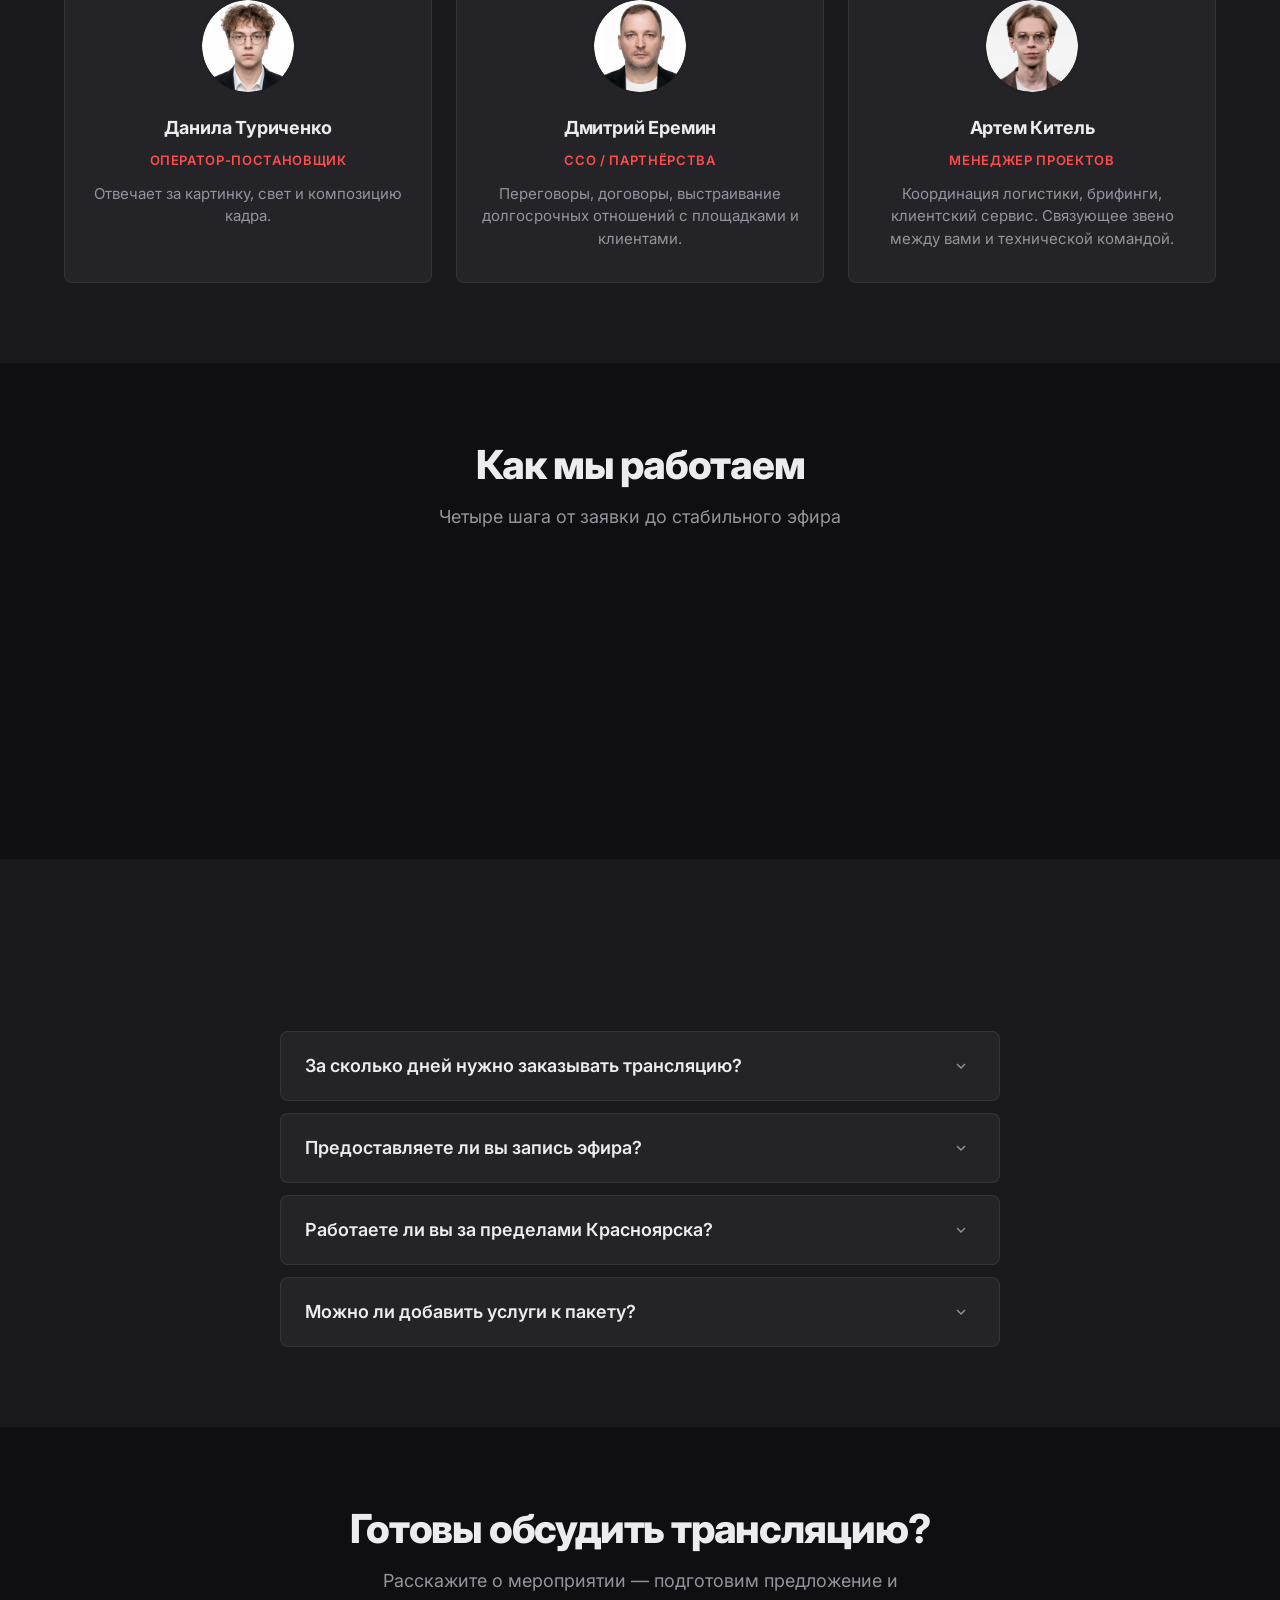
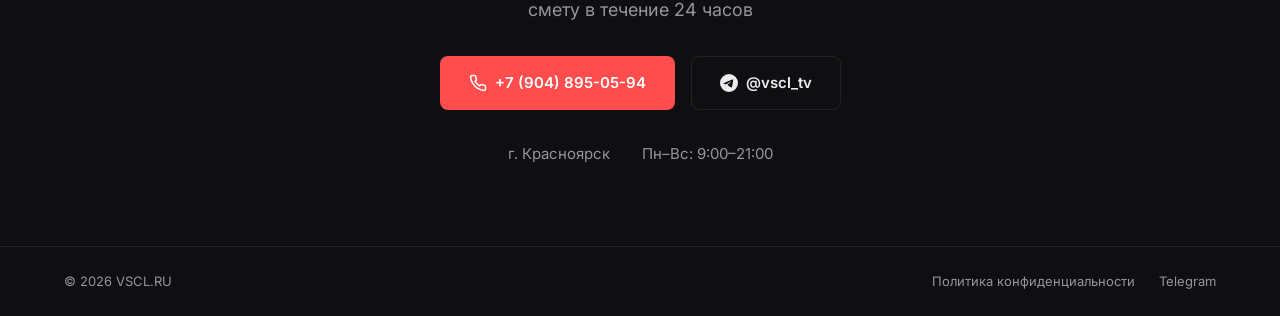
==== commit 46e92b7e: "new version vscl_studio_v2.0 Новая версия сайта, темная тема" ====
--- a/index.html
+++ b/index.html
@@ -3,106 +3,98 @@
 <head>
   <meta charset="UTF-8">
   <meta name="viewport" content="width=device-width, initial-scale=1.0">
-  <title>Студия VSCL</title>
-  <meta name="description" content="VSCL — выездные видеотрансляции в Красноярске. Мультикамерная съёмка, стриминг, студийная графика.">
+  <title>VSCL — Выездные трансляции в Красноярске</title>
+  <meta name="description" content="Профессиональные прямые трансляции в Красноярске: мультикамерная съёмка, стриминг без задержек, студийная графика. Работаем по всему краю.">
   
   <link rel="preconnect" href="https://fonts.googleapis.com">
   <link rel="preconnect" href="https://fonts.gstatic.com" crossorigin>
-  <link href="https://fonts.googleapis.com/css2?family=Montserrat:wght@300;400;500;600;700;800;900&display=swap" rel="stylesheet">
+  <link href="https://fonts.googleapis.com/css2?family=Inter:wght@400;500;600;700;800&display=swap" rel="stylesheet">
   
   <link rel="stylesheet" href="css/styles.css">
 </head>
 <body>
 
-  <nav class="nav" id="nav" role="navigation" aria-label="Главная навигация">
+  <nav class="nav" id="nav">
     <div class="nav-inner">
-      <a href="#" class="nav-logo" aria-label="VSCL — На главную">
-        <img src="img/logo.png" alt="VSCL" class="nav-logo-img">
-        <span>Студия VSCL</span>
+      <a href="#" class="nav-logo">
+        <img src="img/logo.png" class="nav-logo-img">
       </a>
 
       <ul class="nav-links">
-        <li><a href="#services">Наши возможности</a></li>
-        <li><a href="#packages">Тарифы</a></li>
-        <li><a href="#portfolio">Портфолио</a></li>
-        <li><a href="#equipment">Оборудование</a></li>
-        <li><a href="#graphics">Оформление</a></li>
+        <li><a href="#services">Возможности</a></li>
+        <li><a href="#portfolio">Кейсы</a></li>
+        <li><a href="#equipment">Техника</a></li>
         <li><a href="#team">Команда</a></li>
-        <li><a href="#contact" class="nav-cta">Связаться</a></li>
+        <li><a href="#contact" class="nav-cta">Обсудить проект</a></li>
       </ul>
 
-      <button class="nav-hamburger" id="hamburger" aria-label="Открыть меню" aria-expanded="false">
+      <button class="nav-hamburger" id="hamburger" aria-expanded="false" aria-controls="mobileMenu">
         <span></span>
         <span></span>
         <span></span>
       </button>
     </div>
 
-    <div class="nav-mobile" id="mobileMenu" role="dialog" aria-label="Мобильное меню">
-      <a href="#services">Наши возможности</a>
+    <div class="nav-mobile" id="mobileMenu" role="dialog" aria-modal="true">
+      <a href="#services">Возможности</a>
       <a href="#packages">Тарифы</a>
-      <a href="#portfolio">Портфолио</a>
-      <a href="#equipment">Оборудование</a>
-      <a href="#graphics">Оформление</a>
+      <a href="#portfolio">Кейсы</a>
+      <a href="#equipment">Техника</a>
       <a href="#team">Команда</a>
       <a href="#faq">FAQ</a>
-      <a href="#contact">Связаться</a>
+      <a href="#contact" class="nav-mobile-cta">Обсудить проект</a>
     </div>
   </nav>
 
   <section class="hero" id="hero">
     <div class="hero-bg">
-      <video class="hero-video" autoplay muted loop playsinline poster="img/hero-poster.png">
+      <video class="hero-video" autoplay muted loop playsinline poster="img/hero-poster.jpg">
         <source src="video/hero-bg.mp4" type="video/mp4">
         <source src="video/hero-bg.webm" type="video/webm">
       </video>
-      <div class="hero-orb hero-orb-1"></div>
-      <div class="hero-orb hero-orb-2"></div>
-      <div class="hero-orb hero-orb-3"></div>
-      <div class="hero-particles" id="particles"></div>
       <div class="hero-overlay"></div>
-    </div>
-
-    <div class="container">
-      <div class="hero-content">
+      <div class="noise-overlay"></div>
+    </div>
+
+    <div class="container hero-container">
+      <div class="hero-content reveal">
         <div class="hero-badge">
-          <span class="hero-badge-dot"></span>
+          <span class="live-dot"></span>
           Красноярск и Красноярский край
         </div>
 
         <h1 class="hero-title">
-          Трансляции, которые <span class="highlight">впечатляют</span>
+          Трансляции,<br>
+          <span class="text-accent">которые впечатляют</span>
         </h1>
 
         <p class="hero-subtitle">
-          Профессиональная организация прямых эфиров любой сложности — от спортивных событий до корпоративных мероприятий. Мультикамерная съёмка, студийная графика, безупречный звук.
+          Мультикамерная съёмка спортивных событий, конференций и концертов. 
+          Привозим полный комплект оборудования и команду профессионалов.
         </p>
 
-        <div class="hero-buttons">
-          <a href="#packages" class="btn-primary">
-            Смотреть пакеты
-            <svg width="16" height="16" viewBox="0 0 24 24" fill="none" stroke="currentColor" stroke-width="2.5" stroke-linecap="round" stroke-linejoin="round"><path d="M5 12h14M12 5l7 7-7 7"/></svg>
-          </a>
-          <a href="#portfolio" class="btn-secondary">
-            <svg width="16" height="16" viewBox="0 0 24 24" fill="none" stroke="currentColor" stroke-width="2.5" stroke-linecap="round" stroke-linejoin="round"><polygon points="5 3 19 12 5 21 5 3"/></svg>
+        <div class="hero-actions">
+          <a href="#packages" class="btn btn-primary">Смотреть пакеты</a>
+          <a href="#portfolio" class="btn btn-ghost">
+            <svg width="18" height="18" viewBox="0 0 24 24" fill="currentColor"><polygon points="5 3 19 12 5 21 5 3"/></svg>
             Примеры работ
           </a>
         </div>
 
-        <div class="hero-stats">
-          <div class="hero-stat">
-            <div class="hero-stat-number" data-count="300">0</div>
-            <div class="hero-stat-label">трансляций</div>
-          </div>
-          <div class="hero-stat">
-            <div class="hero-stat-number" data-count="7">0</div>
-            <div class="hero-stat-label">лет на рынке</div>
-          </div>
-          <div class="hero-stat">
-            <div class="hero-stat-number" data-count="10">0</div>
-            <div class="hero-stat-label">площадок в год</div>
-          </div>
-        </div>
+        <dl class="hero-stats">
+          <div class="stat-item">
+            <dt data-count="300">300+</dt>
+            <dd>эфиров проведено</dd>
+          </div>
+          <div class="stat-item">
+            <dt data-count="7">7 лет</dt>
+            <dd>на рынке</dd>
+          </div>
+          <div class="stat-item">
+            <dt>4K 60fps</dt>
+            <dd>максимальное качество</dd>
+          </div>
+        </dl>
       </div>
     </div>
   </section>
@@ -110,47 +102,58 @@
   <section class="section services" id="services">
     <div class="container">
       <div class="section-header reveal">
-        <div class="section-label">Наши возможности</div>
-        <h2 class="section-title">Всё для идеального эфира</h2>
-        <p class="section-subtitle">Полный цикл производства прямых трансляций — от подготовки до финального сигнала</p>
+        <h2 class="section-title">Полный цикл производства</h2>
+        <p class="section-subtitle">От рекогносцировки площадки до архивной записи эфира</p>
       </div>
 
       <div class="services-grid">
-        <div class="service-card reveal reveal-delay-1">
-          <div class="service-icon"><span>🎥</span></div>
+        <article class="service-card reveal">
+          <div class="service-icon">
+            <svg viewBox="0 0 24 24" fill="none" stroke="currentColor" stroke-width="1.5"><path d="M23 19a2 2 0 0 1-2 2H3a2 2 0 0 1-2-2V8a2 2 0 0 1 2-2h4l2-3h6l2 3h4a2 2 0 0 1 2 2z"/><circle cx="12" cy="13" r="4"/></svg>
+          </div>
           <h3>Мультикамерная съёмка</h3>
-          <p>От 2 до 6+ камер Panasonic AG-CX10 с профессиональными операторами для кинематографичной картинки</p>
-        </div>
-
-        <div class="service-card reveal reveal-delay-2">
-          <div class="service-icon"><span>📡</span></div>
-          <h3>Стриминг на платформы</h3>
-          <p>Одновременная трансляция на YouTube, VK Video, Rutube и другие платформы с минимальной задержкой</p>
-        </div>
-
-        <div class="service-card reveal reveal-delay-3">
-          <div class="service-icon"><span>🎨</span></div>
-          <h3>Студийная графика</h3>
-          <p>Информационные плашки, счётчики, нижние трети, заставки и переходы в фирменном стиле</p>
-        </div>
-
-        <div class="service-card reveal reveal-delay-4">
-          <div class="service-icon"><span>🎙️</span></div>
-          <h3>Профессиональный звук</h3>
-          <p>Беспроводные системы Phenyx Pro PTU7000, петличные и ручные микрофоны Audio-Technica</p>
-        </div>
-
-        <div class="service-card reveal reveal-delay-5">
-          <div class="service-icon"><span>🎬</span></div>
-          <h3>Режиссура эфира</h3>
-          <p>Опытный режиссёр управляет переключением камер, графикой и звуком в реальном времени</p>
-        </div>
-
-        <div class="service-card reveal reveal-delay-6">
-          <div class="service-icon"><span>📍</span></div>
+          <p>До 6 камер Panasonic AG-CX10 с синхронизацией по таймкоду. Кинематографичная картинка даже при сложном освещении.</p>
+        </article>
+
+        <article class="service-card reveal">
+          <div class="service-icon">
+            <svg viewBox="0 0 24 24" fill="none" stroke="currentColor" stroke-width="1.5"><path d="M12 2L2 7l10 5 10-5-10-5zM2 17l10 5 10-5M2 12l10 5 10-5"/></svg>
+          </div>
+          <h3>Мультиплатформенный стриминг</h3>
+          <p>Одновременная выдача сигнала на YouTube, VK Video, Rutube и кастомные CDN. Собственный рестрим-сервер для стабильности.</p>
+        </article>
+
+        <article class="service-card reveal">
+          <div class="service-icon">
+            <svg viewBox="0 0 24 24" fill="none" stroke="currentColor" stroke-width="1.5"><rect x="2" y="3" width="20" height="14" rx="2" ry="2"/><line x1="8" y1="21" x2="16" y2="21"/><line x1="12" y1="17" x2="12" y2="21"/></svg>
+          </div>
+          <h3>Графика реального времени</h3>
+          <p>Нижние трети, табло, повторы и заставки в фирменном стиле мероприятия. Рендеринг через CasparCG/vMix.</p>
+        </article>
+
+        <article class="service-card reveal">
+          <div class="service-icon">
+            <svg viewBox="0 0 24 24" fill="none" stroke="currentColor" stroke-width="1.5"><path d="M12 1a3 3 0 0 0-3 3v8a3 3 0 0 0 6 0V4a3 3 0 0 0-3-3z"/><path d="M19 10v2a7 7 0 0 1-14 0v-2"/><line x1="12" y1="19" x2="12" y2="23"/><line x1="8" y1="23" x2="16" y2="23"/></svg>
+          </div>
+          <h3>Чистый звук</h3>
+          <p>Беспроводные системы Phenyx Pro PTU7000 и петлички Audio-Technica. Отдельный звукоинженер на каждом проекте.</p>
+        </article>
+
+        <article class="service-card reveal">
+          <div class="service-icon">
+            <svg viewBox="0 0 24 24" fill="none" stroke="currentColor" stroke-width="1.5"><circle cx="12" cy="12" r="10"/><polyline points="12 6 12 12 16 14"/></svg>
+          </div>
+          <h3>Режиссура LIVE</h3>
+          <p>Переключение планов, управление графикой и звуком в реальном времени. Опытный режиссёр эфира на площадке.</p>
+        </article>
+
+        <article class="service-card reveal">
+          <div class="service-icon">
+            <svg viewBox="0 0 24 24" fill="none" stroke="currentColor" stroke-width="1.5"><path d="M21 10c0 7-9 13-9 13s-9-6-9-13a9 9 0 0 1 18 0z"/><circle cx="12" cy="10" r="3"/></svg>
+          </div>
           <h3>Выезд по всему краю</h3>
-          <p>Работаем в любой точке Красноярска и Красноярского края. Привозим всё оборудование с собой</p>
-        </div>
+          <p>Работаем в Норильске, Дудинке, Абакане. Привозим всё оборудование с собой.</p>
+        </article>
       </div>
     </div>
   </section>
@@ -158,55 +161,53 @@
   <section class="section packages" id="packages">
     <div class="container">
       <div class="section-header reveal">
-        <div class="section-label">Тарифы</div>
-        <h2 class="section-title">Выберите свой формат</h2>
-        <p class="section-subtitle">Прозрачное ценообразование без скрытых доплат. Каждый пакет адаптируется под вашу задачу</p>
+        <h2 class="section-title">Прозрачные тарифы</h2>
+        <p class="section-subtitle">Фиксированная стоимость. Доплаты только за дополнительное оборудование.</p>
       </div>
 
       <div class="packages-grid">
-        <div class="package-card reveal reveal-delay-1">
+        <div class="package-card reveal">
           <div class="package-name">Старт</div>
-          <div class="package-price">25 000 ₽ <span>/ эфир</span></div>
-          <div class="package-period">Идеально для небольших событий</div>
+          <div class="package-price">25 000 ₽</div>
+          <div class="package-desc">Для небольших мероприятий и интервью</div>
           <ul class="package-features">
-            <li>2 камеры</li>
+            <li>2 камеры Panasonic AG-CX10</li>
             <li>Режиссёр-оператор</li>
             <li>Стриминг на 1 платформу</li>
-            <li>Базовая графика</li>
-            <li>Звук с площадки</li>
+            <li>Базовая плашка с названием</li>
+            <li>Звук с пульта площадки</li>
           </ul>
-          <a href="#contact" class="package-btn package-btn-outline">Выбрать</a>
-        </div>
-
-        <div class="package-card popular reveal reveal-delay-2">
-          <div class="package-badge">Популярный</div>
+          <a href="#contact" class="btn btn-outline">Выбрать</a>
+        </div>
+
+        <div class="package-card popular reveal">
+          <div class="package-badge">Хит</div>
           <div class="package-name">Про</div>
-          <div class="package-price">50 000 ₽ <span>/ эфир</span></div>
-          <div class="package-period">Оптимальный выбор для большинства</div>
+          <div class="package-price">50 000 ₽</div>
+          <div class="package-desc">Оптимально для спорта и конференций</div>
           <ul class="package-features">
-            <li>4 камеры</li>
-            <li>Режиссёр + 2 оператора</li>
-            <li>Все платформы</li>
-            <li>Полная графика</li>
+            <li>4 камеры + операторы</li>
+            <li>Режиссёр эфира</li>
+            <li>Все платформы одновременно</li>
+            <li>Полный пакет графики</li>
             <li>Запись эфира</li>
             <li>Профессиональный звук</li>
-            <li>Комментаторская позиция</li>
           </ul>
-          <a href="#contact" class="package-btn package-btn-filled">Выбрать</a>
-        </div>
-
-        <div class="package-card reveal reveal-delay-3">
+          <a href="#contact" class="btn btn-primary">Выбрать</a>
+        </div>
+
+        <div class="package-card reveal">
           <div class="package-name">Премиум</div>
-          <div class="package-price">100 000 ₽ <span>/ эфир</span></div>
-          <div class="package-period">Максимум возможностей</div>
+          <div class="package-price">100 000 ₽</div>
+          <div class="package-desc">ТВ-качество для крупных событий</div>
           <ul class="package-features">
-            <li>4–6 камер</li>
-            <li>Полный экипаж (режиссёр, 3+ операторов)</li>
+            <li>До 6 камер</li>
+            <li>Полный экипаж (6+ чел.)</li>
             <li>Студийная графика</li>
-            <li>Запись эфира</li>
             <li>Мультиплатформенный стриминг</li>
+            <li>Полная запись эфира</li>
           </ul>
-          <a href="#contact" class="package-btn package-btn-outline">Выбрать</a>
+          <a href="#contact" class="btn btn-outline">Выбрать</a>
         </div>
       </div>
     </div>
@@ -215,56 +216,55 @@
   <section class="section portfolio" id="portfolio">
     <div class="container">
       <div class="section-header reveal">
-        <div class="section-label">Портфолио</div>
-        <h2 class="section-title">Примеры трансляций</h2>
-        <p class="section-subtitle">Реальные проекты, которые мы реализовали для наших клиентов</p>
+        <h2 class="section-title">Реальные кейсы</h2>
+        <p class="section-subtitle">Проекты, которые мы реализовали для клиентов в Красноярске и крае</p>
       </div>
 
       <div class="portfolio-grid">
-        <div class="portfolio-card reveal reveal-delay-1">
+        <article class="portfolio-card reveal">
           <div class="portfolio-video">
-            <iframe src="https://vk.com/video_ext.php?oid=-4232322&id=456239782&autoplay=1" allow="autoplay; encrypted-media; fullscreen; picture-in-picture; screen-wake-lock;" frameborder="0" allowfullscreen></iframe>
+            <iframe src="https://vk.com/video_ext.php?oid=-4232322&id=456239782&autoplay=0" allow="autoplay; encrypted-media; fullscreen; picture-in-picture;" frameborder="0" allowfullscreen loading="lazy"></iframe>
           </div>
           <div class="portfolio-info">
             <span class="portfolio-tag">Киберспорт</span>
-            <h3>Кубок главы города Красноярска по компьютерному спорту</h3>
-            <p>Мультикамерная трансляция финала с комментаторами, кадрами со сцены, полным пакетом графики и повторами</p>
+            <h3>Кубок главы города по компьютерному спорту</h3>
+            <p>Финал с комментаторами, полным пакетом графики и instant-повторами</p>
             <div class="portfolio-meta">
-              <span>🎥 4 камеры</span>
-              <span>⏱ 10 часов</span>
-            </div>
-          </div>
-        </div>
-
-        <div class="portfolio-card reveal reveal-delay-2">
+              <span>4 камеры</span>
+              <span>10 часов эфира</span>
+            </div>
+          </div>
+        </article>
+
+        <article class="portfolio-card reveal">
           <div class="portfolio-video">
-            <iframe src="https://vkvideo.ru/video_ext.php?oid=-231539715&id=456239071&hash=b66631a072f78078&autoplay=1" allow="autoplay; encrypted-media; fullscreen; picture-in-picture; screen-wake-lock;" frameborder="0" allowfullscreen></iframe>
+            <iframe src="https://vkvideo.ru/video_ext.php?oid=-231539715&id=456239071&hash=b66631a072f78078&autoplay=0" allow="autoplay; encrypted-media; fullscreen; picture-in-picture;" frameborder="0" allowfullscreen loading="lazy"></iframe>
           </div>
           <div class="portfolio-info">
             <span class="portfolio-tag">Спорт</span>
             <h3>УниверЛига Мультистрим</h3>
-            <p>Студенческая спортивная лига с одновременной трансляцией на несколько платформ</p>
+            <p>Студенческая лига с одновременной трансляцией на 3 платформы</p>
             <div class="portfolio-meta">
-              <span>🎥 2 камеры</span>
-              <span>⏱ 10 часов</span>
-            </div>
-          </div>
-        </div>
-
-        <div class="portfolio-card reveal reveal-delay-3">
+              <span>2 камеры</span>
+              <span>10 часов эфира</span>
+            </div>
+          </div>
+        </article>
+
+        <article class="portfolio-card reveal">
           <div class="portfolio-video">
-            <iframe src="https://vkvideo.ru/video_ext.php?oid=-13854777&id=456243488&hash=fce771e0b42e991d&autoplay=1" allow="autoplay; encrypted-media; fullscreen; picture-in-picture; screen-wake-lock;" frameborder="0" allowfullscreen></iframe>
+            <iframe src="https://vkvideo.ru/video_ext.php?oid=-13854777&id=456243488&hash=fce771e0b42e991d&autoplay=0" allow="autoplay; encrypted-media; fullscreen; picture-in-picture;" frameborder="0" allowfullscreen loading="lazy"></iframe>
           </div>
           <div class="portfolio-info">
             <span class="portfolio-tag">Культура</span>
-            <h3>Арт | Российская студенческая весна | Красноярск'26</h3>
+            <h3>Российская студенческая весна | Красноярск'26</h3>
             <p>Творческий фестиваль с художественной съёмкой и атмосферной графикой</p>
             <div class="portfolio-meta">
-              <span>🎥 2 камеры</span>
-              <span>⏱ 4 часа</span>
-            </div>
-          </div>
-        </div>
+              <span>2 камеры</span>
+              <span>4 часа эфира</span>
+            </div>
+          </div>
+        </article>
       </div>
     </div>
   </section>
@@ -272,145 +272,59 @@
   <section class="section equipment" id="equipment">
     <div class="container">
       <div class="section-header reveal">
-        <div class="section-label">Оборудование</div>
         <h2 class="section-title">Техника мирового уровня</h2>
-        <p class="section-subtitle">Используем профессиональное оборудование, которому доверяют ведущие телеканалы</p>
+        <p class="section-subtitle">Не используем любительское оборудование. Только проверенные решения для прямого эфира.</p>
       </div>
 
       <div class="equipment-layout">
-        <div class="equipment-image reveal-left">
-          <div class="equipment-image-inner">
-            <img src="img/tech/camera.png" alt="Panasonic AG-CX10">
-          </div>
-          <div class="equipment-image-badge">Panasonic AG-CX10</div>
-        </div>
-
-        <div class="equipment-list reveal-right">
-          <div class="equipment-item">
-            <div class="equipment-item-icon">
-              <img src="img/tech/camera.png" alt="Камеры">
+        <div class="equipment-visual reveal">
+          <img src="img/tech/setup-photo.jpg" loading="lazy">
+          <div class="equipment-visual-caption">Типовая конфигурация на площадке</div>
+        </div>
+
+        <div class="equipment-content reveal">
+          <div class="eq-category">
+            <div class="eq-category-icon">
+              <img src="img/tech/camera.png" loading="lazy">
             </div>
             <div>
-              <h4>Камеры</h4>
-              <p>Panasonic AG-CX10, Olympus E-M5 Mark II — 4K-съёмка с превосходной цветопередачей</p>
-            </div>
-          </div>
-
-          <div class="equipment-item">
-            <div class="equipment-item-icon">
-              <img src="img/tech/mixer.png" alt="Видеомикшеры">
+              <h3>Камеры</h3>
+              <p>Panasonic AG-CX10 × 4 — 4K/60fps</p>
+              <p>Olympus E-M5 Mark II — дополнительные ракурсы и slow-motion</p>
+            </div>
+          </div>
+
+          <div class="eq-category">
+            <div class="eq-category-icon">
+              <img src="img/tech/mixer.png" loading="lazy">
             </div>
             <div>
-              <h4>Видеомикшеры</h4>
-              <p>AVMATRIX VS0601U — аппаратное переключение до 6 источников в реальном времени</p>
-            </div>
-          </div>
-
-          <div class="equipment-item">
-            <div class="equipment-item-icon">
-              <img src="img/tech/mic.png" alt="Звук">
+              <h3>Микшеры и коммутация</h3>
+              <p>AVMATRIX VS0601U — аппаратный свитчинг до 6 источников</p>
+              <p>vMix Pro — программный микшер для графики и повторов</p>
+            </div>
+          </div>
+
+          <div class="eq-category">
+            <div class="eq-category-icon">
+              <img src="img/tech/mic.png" loading="lazy">
             </div>
             <div>
-              <h4>Звук</h4>
-              <p>Audio-Technica, Phenyx PRO PTU7000 — беспроводные системы профессионального уровня</p>
-            </div>
-          </div>
-
-          <div class="equipment-item">
-            <div class="equipment-item-icon">
-              <img src="img/tech/network.png" alt="Каналы связи">
+              <h3>Аудио</h3>
+              <p>Phenyx PRO PTU7000 — беспроводные системы UHF</p>
+              <p>Audio-Technica BPHS-1, Audio-Technica AT2020 — наушники и микрофоны</p>
+            </div>
+          </div>
+
+          <div class="eq-category">
+            <div class="eq-category-icon">
+              <img src="img/tech/network.png" loading="lazy">
             </div>
             <div>
-              <h4>Каналы связи</h4>
-              <p>Собственный рестрим-сервер, интерком для координации команды в реальном времени</p>
-            </div>
-          </div>
-        </div>
-      </div>
-    </div>
-  </section>
-
-  <section class="section graphics" id="graphics">
-    <div class="container">
-      <div class="section-header reveal">
-        <div class="section-label" style="color: var(--color-accent-light);">Оформление</div>
-        <h2 class="section-title">Визуальное оформление эфира</h2>
-        <p class="section-subtitle">Создаём графику, которая делает трансляцию узнаваемой и профессиональной</p>
-      </div>
-
-      <div class="graphics-grid">
-        <div class="graphics-card reveal reveal-delay-1">
-          <div class="graphics-card-icon">
-            <svg viewBox="0 0 24 24" fill="none" stroke="currentColor" stroke-width="2" stroke-linecap="round" stroke-linejoin="round">
-              <rect x="3" y="18" width="18" height="4" rx="1" />
-              <path d="M3 15h18" />
-              <path d="M3 12h18" />
-              <path d="M3 9h18" />
-            </svg>
-          </div>
-          <h3>Lower Thirds</h3>
-          <p>Информационные плашки с именами спикеров, титрами и контекстной информацией</p>
-        </div>
-
-        <div class="graphics-card reveal reveal-delay-2">
-          <div class="graphics-card-icon">
-            <svg viewBox="0 0 24 24" fill="none" stroke="currentColor" stroke-width="2" stroke-linecap="round" stroke-linejoin="round">
-              <path d="M12 20h8" />
-              <path d="M12 16h6" />
-              <path d="M12 12h4" />
-              <path d="M12 8h2" />
-              <path d="M3 20h4" />
-              <path d="M3 16h2" />
-              <path d="M3 12h2" />
-              <path d="M3 8h2" />
-            </svg>
-          </div>
-          <h3>Инфографика и счётчики</h3>
-          <p>Табло, статистика, таймеры и интерактивные элементы в реальном времени</p>
-        </div>
-
-        <div class="graphics-card reveal reveal-delay-3">
-          <div class="graphics-card-icon">
-            <svg viewBox="0 0 24 24" fill="none" stroke="currentColor" stroke-width="2" stroke-linecap="round" stroke-linejoin="round">
-              <path d="M12 2a8 8 0 0 0-8 8 8 8 0 0 0 8 8 8 8 0 0 0 8-8 8 8 0 0 0-8-8z" />
-              <path d="M12 12l2 2 4-4" />
-              <path d="M12 12l-2-2-4 4" />
-            </svg>
-          </div>
-          <h3>Заставки и переходы</h3>
-          <p>Анимированные перебивки, заставки начала и окончания эфира, рекламные блоки</p>
-        </div>
-
-        <div class="graphics-card reveal reveal-delay-4">
-          <div class="graphics-card-icon">
-            <svg viewBox="0 0 24 24" fill="none" stroke="currentColor" stroke-width="2" stroke-linecap="round" stroke-linejoin="round">
-              <path d="M3 10h18" />
-              <path d="M3 14h18" />
-              <path d="M3 18h18" />
-              <path d="M3 6h18" />
-              <path d="M9 3v18" />
-              <path d="M15 3v18" />
-            </svg>
-          </div>
-          <h3>Виртуальная студия</h3>
-          <p>Полноценное виртуальное окружение для студийных форматов и подкастов</p>
-        </div>
-      </div>
-
-      <div class="graphics-mockup reveal-scale">
-        <div class="mockup-screen">
-          <div class="mockup-live">
-            <span class="mockup-live-dot"></span>
-            LIVE
-          </div>
-          <div class="mockup-scoreboard">
-            <span>КОМАНДА А</span>
-            <span class="mockup-score">3 : 2</span>
-            <span>КОМАНДА Б</span>
-          </div>
-          <div class="mockup-lower-third">
-            <div class="mockup-lt-name">Дмитрий Старчевский</div>
-            <div class="mockup-lt-title">Организатор · Прямой эфир</div>
+              <h3>Связь и доставка сигнала</h3>
+              <p>Hollyland Solidcom C1 — интерком для команды</p>
+              <p>Собственный рестрим-сервер в Красноярске</p>
+            </div>
           </div>
         </div>
       </div>
@@ -420,100 +334,98 @@
   <section class="section team" id="team">
     <div class="container">
       <div class="section-header reveal">
-        <div class="section-label">Команда</div>
-        <h2 class="section-title">Люди, которые делают эфир</h2>
-        <p class="section-subtitle">Профессионалы с многолетним опытом в телевизионном производстве</p>
+        <h2 class="section-title">Команда эфира</h2>
+        <p class="section-subtitle">Люди, которые отвечают за каждый кадр и каждую секунду прямого эфира</p>
       </div>
 
       <div class="team-grid">
-        <div class="team-card reveal reveal-delay-1">
+        <article class="team-card reveal">
           <div class="team-avatar">
-            <img src="img/team/ceo_img.png" alt="Дмитрий Старчевский">
+            <img src="img/team/ceo.png" loading="lazy">
           </div>
           <h3>Дмитрий Старчевский</h3>
-          <div class="team-role">СЕО</div>
-          <div class="team-desc">10+ лет в телевизионном производстве. Стратегия и развитие</div>
-        </div>
-
-        <div class="team-card reveal reveal-delay-2">
+          <span class="team-role">CEO / Продюсер</span>
+          <p>10+ лет в телевизионном производстве. Стратегия и развитие</p>
+        </article>
+
+        <article class="team-card reveal">
           <div class="team-avatar">
-            <img src="img/team/cco_img.png" alt="Дмитрий Еремин">
+            <img src="img/team/rej.png" loading="lazy">
+          </div>
+          <h3>Владимир Гончаров</h3>
+          <span class="team-role">Режиссёр трансляций</span>
+          <p>100+ трансляций. Мастер живого эфира и многокамерной режиссуры</p>
+        </article>
+
+        <article class="team-card reveal">
+          <div class="team-avatar">
+            <img src="img/team/tech.png" loading="lazy">
+          </div>
+          <h3>Вадим Бурлай</h3>
+          <span class="team-role">Технический директор</span>
+          <p>Настройка оборудования, стриминг, мониторинг сигнала. Решает проблемы до того, как они станут видны зрителю.</p>
+        </article>
+
+        <article class="team-card reveal">
+          <div class="team-avatar">
+            <img src="img/team/camera.png" loading="lazy">
+          </div>
+          <h3>Данила Туриченко</h3>
+          <span class="team-role">Оператор-постановщик</span>
+          <p>Отвечает за картинку, свет и композицию кадра.</p>
+        </article>
+
+        <article class="team-card reveal">
+          <div class="team-avatar">
+            <img src="img/team/cco.png" loading="lazy">
           </div>
           <h3>Дмитрий Еремин</h3>
-          <div class="team-role">CCO</div>
-          <div class="team-desc">Переговоры и договоры. Выстраивание партнёрских отношений</div>
-        </div>
-
-        <div class="team-card reveal reveal-delay-3">
+          <span class="team-role">CCO / Партнёрства</span>
+          <p>Переговоры, договоры, выстраивание долгосрочных отношений с площадками и клиентами.</p>
+        </article>
+
+        <article class="team-card reveal">
           <div class="team-avatar">
-            <img src="img/team/rej_img.png" alt="Владимир Гончаров">
-          </div>
-          <h3>Владимир Гончаров</h3>
-          <div class="team-role">Режиссёр трансляций</div>
-          <div class="team-desc">100+ трансляций. Мастер живого эфира и многокамерной режиссуры</div>
-        </div>
-
-        <div class="team-card reveal reveal-delay-4">
-          <div class="team-avatar">
-            <img src="img/team/tech_img.png" alt="Вадим Бурлай">
-          </div>
-          <h3>Вадим Бурлай</h3>
-          <div class="team-role">Технический специалист</div>
-          <div class="team-desc">Настройка оборудования, стриминг и техническое обеспечение</div>
-        </div>
-
-        <div class="team-card reveal reveal-delay-5">
-          <div class="team-avatar">
-            <img src="img/team/camera_img.png" alt="Данила Туриченко">
-          </div>
-          <h3>Данила Туриченко</h3>
-          <div class="team-role">Оператор-постановщик</div>
-          <div class="team-desc">Кинематографичная картинка и работа со светом</div>
-        </div>
-
-        <div class="team-card reveal reveal-delay-6">
-          <div class="team-avatar">
-            <img src="img/team/manager_img.png" alt="Артем Китель">
+            <img src="img/team/manager.png" loading="lazy">
           </div>
           <h3>Артем Китель</h3>
-          <div class="team-role">Менеджер проектов</div>
-          <div class="team-desc">Координация проектов, логистика и клиентский сервис</div>
-        </div>
-      </div>
-    </div>
-  </section>
-
+          <span class="team-role">Менеджер проектов</span>
+          <p>Координация логистики, брифинги, клиентский сервис. Связующее звено между вами и технической командой.</p>
+        </article>
+      </div>
+    </div>
+  </section>
+  
   <section class="section process" id="process">
     <div class="container">
       <div class="section-header reveal">
-        <div class="section-label">Как мы работаем</div>
-        <h2 class="section-title">От заявки до эфира</h2>
-        <p class="section-subtitle">Четыре простых шага к безупречной трансляции вашего события</p>
+        <h2 class="section-title">Как мы работаем</h2>
+        <p class="section-subtitle">Четыре шага от заявки до стабильного эфира</p>
       </div>
 
       <div class="process-steps">
-        <div class="process-step reveal reveal-delay-1">
-          <div class="process-step-number">1</div>
-          <h3>Заявка и бриф</h3>
-          <p>Обсуждаем задачу, площадку, формат и пожелания. Составляем техническое задание</p>
-        </div>
-
-        <div class="process-step reveal reveal-delay-2">
-          <div class="process-step-number">2</div>
-          <h3>Проектирование</h3>
-          <p>Разрабатываем схему расстановки камер, подбираем оборудование и готовим графику</p>
-        </div>
-
-        <div class="process-step reveal reveal-delay-3">
-          <div class="process-step-number">3</div>
-          <h3>Монтаж и тест</h3>
-          <p>Приезжаем заранее, монтируем оборудование, тестируем сигнал и проводим саундчек</p>
-        </div>
-
-        <div class="process-step reveal reveal-delay-4">
-          <div class="process-step-number">4</div>
+        <div class="process-step reveal">
+          <div class="step-number">01</div>
+          <h3>Брифинг</h3>
+          <p>Обсуждаем задачу, осматриваем площадку, составляем техническое задание и схему расстановки камер.</p>
+        </div>
+
+        <div class="process-step reveal">
+          <div class="step-number">02</div>
+          <h3>Подготовка графики</h3>
+          <p>Разрабатываем нижние трети, заставки, табло и переходы в фирменном стиле вашего мероприятия.</p>
+        </div>
+
+        <div class="process-step reveal">
+          <div class="step-number">03</div>
+          <h3>Монтаж и саундчек</h3>
+          <p>Приезжаем заранее, разворачиваем оборудование, тестируем сигнал, интернет и звук.</p>
+        </div>
+
+        <div class="process-step reveal">
+          <div class="step-number">04</div>
           <h3>Прямой эфир</h3>
-          <p>Запускаем трансляцию и контролируем каждый аспект эфира в реальном времени</p>
+          <p>Запускаем трансляцию. Режиссёр управляет эфиром в реальном времени, техник мониторит сигнал.</p>
         </div>
       </div>
     </div>
@@ -522,94 +434,91 @@
   <section class="section faq" id="faq">
     <div class="container">
       <div class="section-header reveal">
-        <div class="section-label">FAQ</div>
         <h2 class="section-title">Частые вопросы</h2>
-        <p class="section-subtitle">Ответы на самые популярные вопросы о наших трансляциях</p>
       </div>
 
       <div class="faq-list">
-        <div class="faq-item reveal reveal-delay-1">
+        <div class="faq-item reveal">
           <button class="faq-question" aria-expanded="false">
             За сколько дней нужно заказывать трансляцию?
             <span class="faq-icon">
-              <svg viewBox="0 0 24 24" fill="none" stroke="currentColor" stroke-width="2.5" stroke-linecap="round" stroke-linejoin="round"><polyline points="6 9 12 15 18 9"/></svg>
+              <svg viewBox="0 0 24 24" fill="none" stroke="currentColor" stroke-width="2"><polyline points="6 9 12 15 18 9"/></svg>
             </span>
           </button>
           <div class="faq-answer" role="region">
             <div class="faq-answer-inner">
-              Рекомендуем обращаться минимум за 10-14 рабочих дней до мероприятия. Это позволит нам качественно подготовиться: провести рекогносцировку площадки, подготовить графику и протестировать оборудование. Для срочных заказов — свяжитесь с нами, постараемся помочь.
-            </div>
-          </div>
-        </div>
-
-        <div class="faq-item reveal reveal-delay-2">
+              Рекомендуем обращаться минимум за 10–14 рабочих дней. Это позволит провести брифинг, подготовить графику и протестировать оборудование. Для срочных заказов — свяжитесь напрямую, постараемся помочь.
+            </div>
+          </div>
+        </div>
+
+        <div class="faq-item reveal">
           <button class="faq-question" aria-expanded="false">
             Предоставляете ли вы запись эфира?
             <span class="faq-icon">
-              <svg viewBox="0 0 24 24" fill="none" stroke="currentColor" stroke-width="2.5" stroke-linecap="round" stroke-linejoin="round"><polyline points="6 9 12 15 18 9"/></svg>
+              <svg viewBox="0 0 24 24" fill="none" stroke="currentColor" stroke-width="2"><polyline points="6 9 12 15 18 9"/></svg>
             </span>
           </button>
           <div class="faq-answer" role="region">
             <div class="faq-answer-inner">
-              Да! Запись эфира обязательно входит в пакеты «Про» и «Премиум». Вы получите полную запись в высоком качестве, которую сможете использовать для публикации, отчётов или архива. Для пакета «Старт» запись доступна как дополнительная опция.
-            </div>
-          </div>
-        </div>
-
-        <div class="faq-item reveal reveal-delay-3">
+              Да, запись входит в пакеты «Про» и «Премиум». Вы получите полную запись в высоком качестве для публикации или архива. Для пакета «Старт» запись доступна как дополнительная опция.
+            </div>
+          </div>
+        </div>
+
+        <div class="faq-item reveal">
           <button class="faq-question" aria-expanded="false">
             Работаете ли вы за пределами Красноярска?
             <span class="faq-icon">
-              <svg viewBox="0 0 24 24" fill="none" stroke="currentColor" stroke-width="2.5" stroke-linecap="round" stroke-linejoin="round"><polyline points="6 9 12 15 18 9"/></svg>
+              <svg viewBox="0 0 24 24" fill="none" stroke="currentColor" stroke-width="2"><polyline points="6 9 12 15 18 9"/></svg>
             </span>
           </button>
           <div class="faq-answer" role="region">
             <div class="faq-answer-inner">
-              Да, мы работаем по всему Красноярскому краю и готовы выехать в любой город. Транспортные расходы и логистика обсуждаются индивидуально. У нас есть опыт работы на удалённых площадках с автономным энергоснабжением.
-            </div>
-          </div>
-        </div>
-
-        <div class="faq-item reveal reveal-delay-4">
+              Да, работаем по всему Красноярскому краю. Транспортные расходы обсуждаются индивидуально. Есть опыт работы на удалённых площадках.
+            </div>
+          </div>
+        </div>
+
+        <div class="faq-item reveal">
           <button class="faq-question" aria-expanded="false">
-            Можно ли добавить дополнительные услуги к пакету?
+            Можно ли добавить услуги к пакету?
             <span class="faq-icon">
-              <svg viewBox="0 0 24 24" fill="none" stroke="currentColor" stroke-width="2.5" stroke-linecap="round" stroke-linejoin="round"><polyline points="6 9 12 15 18 9"/></svg>
+              <svg viewBox="0 0 24 24" fill="none" stroke="currentColor" stroke-width="2"><polyline points="6 9 12 15 18 9"/></svg>
             </span>
           </button>
           <div class="faq-answer" role="region">
             <div class="faq-answer-inner">
-              Конечно! Каждый пакет гибко адаптируется под ваши потребности. Вы можете добавить камеры, расширить графику, подключить дополнительные платформы для стриминга или заказать комментаторскую позицию. Свяжитесь с нами для индивидуального расчёта.
-            </div>
-          </div>
-        </div>
-      </div>
-    </div>
-  </section>
+              Конечно. Каждый пакет адаптируется под задачу: дополнительные камеры, расширенная графика, мультиплатформенный стриминг, комментаторская позиция. Свяжитесь для индивидуального расчёта.
+            </div>
+          </div>
+        </div>
+      </div>
+    </div>
+  </section>
+
 
   <section class="section cta" id="contact">
     <div class="container">
-      <div class="reveal">
-        <div class="section-label" style="color: var(--color-accent-light); justify-content: center;">Начнём</div>
-        <h2 class="section-title">Готовы к трансляции?</h2>
-        <p class="section-subtitle">Расскажите о вашем мероприятии — мы подготовим индивидуальное предложение в течение 24 часов</p>
-      </div>
-
-      <div class="cta-buttons reveal reveal-delay-2">
-        <a href="tel:+79048950594" class="cta-btn-phone">
-          <svg width="20" height="20" viewBox="0 0 24 24" fill="none" stroke="currentColor" stroke-width="2" stroke-linecap="round" stroke-linejoin="round"><path d="M22 16.92v3a2 2 0 0 1-2.18 2 19.79 19.79 0 0 1-8.63-3.07 19.5 19.5 0 0 1-6-6 19.79 19.79 0 0 1-3.07-8.67A2 2 0 0 1 4.11 2h3a2 2 0 0 1 2 1.72 12.84 12.84 0 0 0 .7 2.81 2 2 0 0 1-.45 2.11L8.09 9.91a16 16 0 0 0 6 6l1.27-1.27a2 2 0 0 1 2.11-.45 12.84 12.84 0 0 0 2.81.7A2 2 0 0 1 22 16.92z"/></svg>
-          +7 (904) 895-05-94
-        </a>
-        <a href="https://t.me/vscl_tv" target="_blank" rel="noopener" class="cta-btn-tg">
-          <svg width="20" height="20" viewBox="0 0 24 24" fill="currentColor"><path d="M11.944 0A12 12 0 0 0 0 12a12 12 0 0 0 12 12 12 12 0 0 0 12-12A12 12 0 0 0 12 0a12 12 0 0 0-.056 0zm4.962 7.224c.1-.002.321.023.465.14a.506.506 0 0 1 .171.325c.016.093.036.306.02.472-.18 1.898-.962 6.502-1.36 8.627-.168.9-.499 1.201-.82 1.23-.696.065-1.225-.46-1.9-.902-1.056-.693-1.653-1.124-2.678-1.8-1.185-.78-.417-1.21.258-1.91.177-.184 3.247-2.977 3.307-3.23.007-.032.014-.15-.056-.212s-.174-.041-.249-.024c-.106.024-1.793 1.14-5.061 3.345-.479.33-.913.49-1.302.48-.428-.008-1.252-.241-1.865-.44-.752-.245-1.349-.374-1.297-.789.027-.216.325-.437.893-.663 3.498-1.524 5.83-2.529 6.998-3.014 3.332-1.386 4.025-1.627 4.476-1.635z"/></svg>
-          @vscl_tv
-        </a>
-      </div>
-
-      <div class="cta-info reveal reveal-delay-3">
-        <span>📍 г. Красноярск</span>
-        <span>🕐 Пн–Вс: 9:00–21:00</span>
-        <span>⚡ Ответ за 24 часа</span>
+      <div class="cta-content reveal">
+        <h2 class="section-title">Готовы обсудить трансляцию?</h2>
+        <p class="section-subtitle">Расскажите о мероприятии — подготовим предложение и смету в течение 24 часов</p>
+
+        <div class="cta-buttons">
+          <a href="tel:+79048950594" class="btn btn-primary">
+            <svg width="18" height="18" viewBox="0 0 24 24" fill="none" stroke="currentColor" stroke-width="2"><path d="M22 16.92v3a2 2 0 0 1-2.18 2 19.79 19.79 0 0 1-8.63-3.07 19.5 19.5 0 0 1-6-6 19.79 19.79 0 0 1-3.07-8.67A2 2 0 0 1 4.11 2h3a2 2 0 0 1 2 1.72 12.84 12.84 0 0 0 .7 2.81 2 2 0 0 1-.45 2.11L8.09 9.91a16 16 0 0 0 6 6l1.27-1.27a2 2 0 0 1 2.11-.45 12.84 12.84 0 0 0 2.81.7A2 2 0 0 1 22 16.92z"/></svg>
+            +7 (904) 895-05-94
+          </a>
+          <a href="https://t.me/vscl_tv" target="_blank" rel="noopener" class="btn btn-outline">
+            <svg width="18" height="18" viewBox="0 0 24 24" fill="currentColor"><path d="M11.944 0A12 12 0 0 0 0 12a12 12 0 0 0 12 12 12 12 0 0 0 12-12A12 12 0 0 0 12 0a12 12 0 0 0-.056 0zm4.962 7.224c.1-.002.321.023.465.14a.506.506 0 0 1 .171.325c.016.093.036.306.02.472-.18 1.898-.962 6.502-1.36 8.627-.168.9-.499 1.201-.82 1.23-.696.065-1.225-.46-1.9-.902-1.056-.693-1.653-1.124-2.678-1.8-1.185-.78-.417-1.21.258-1.91.177-.184 3.247-2.977 3.307-3.23.007-.032.014-.15-.056-.212s-.174-.041-.249-.024c-.106.024-1.793 1.14-5.061 3.345-.479.33-.913.49-1.302.48-.428-.008-1.252-.241-1.865-.44-.752-.245-1.349-.374-1.297-.789.027-.216.325-.437.893-.663 3.498-1.524 5.83-2.529 6.998-3.014 3.332-1.386 4.025-1.627 4.476-1.635z"/></svg>
+            @vscl_tv
+          </a>
+        </div>
+
+        <div class="cta-info">
+          <span>г. Красноярск</span>
+          <span>Пн–Вс: 9:00–21:00</span>
+        </div>
       </div>
     </div>
   </section>
@@ -617,7 +526,7 @@
   <footer class="footer" role="contentinfo">
     <div class="container">
       <div class="footer-inner">
-        <div class="footer-copy">© 2026 VSCL.RU — Все права защищены</div>
+        <div class="footer-copy">© 2026 VSCL.RU</div>
         <div class="footer-links">
           <a href="#">Политика конфиденциальности</a>
           <a href="https://t.me/vscl_tv" target="_blank" rel="noopener">Telegram</a>
@@ -626,6 +535,6 @@
     </div>
   </footer>
 
-  <script src="js/main.js"></script>
+  <script src="js/main.js" defer></script>
 </body>
 </html>
--- a/css/styles.css
+++ b/css/styles.css
@@ -1,185 +1,130 @@
-
 :root {
-  --color-bg: #FAFAFA;
-  --color-bg-alt: #F2F2F7;
-  --color-bg-dark: #1C1C1E;
-  --color-bg-card: #FFFFFF;
-  --color-text: #1C1C1E;
-  --color-text-secondary: #333343;
-  --color-text-light: #6A6A6F;
-  --color-text-inverse: #F5F5F7;
-  --color-accent: #6C5CE7;
-  --color-accent-light: #A29BFE;
-  --color-accent-dark: #5A4BD1;
-  --color-accent-glow: rgba(108, 92, 231, 0.15);
-  --color-border: rgba(0, 0, 0, 0.06);
-  --color-border-light: rgba(255, 255, 255, 0.08);
-  --color-success: #34C759;
-  --color-gradient-hero: linear-gradient(135deg, #F5F5F7 0%, #EDE9FE 50%, #F0EBFF 100%);
-  --color-gradient-accent: linear-gradient(135deg, #6C5CE7, #A29BFE);
-  --color-gradient-dark: linear-gradient(180deg, #1C1C1E 0%, #2D2B3D 100%);
-  --shadow-sm: 0 1px 3px rgba(0,0,0,0.04), 0 1px 2px rgba(0,0,0,0.06);
-  --shadow-md: 0 4px 20px rgba(0,0,0,0.06), 0 1px 3px rgba(0,0,0,0.04);
-  --shadow-lg: 0 12px 40px rgba(0,0,0,0.08), 0 4px 12px rgba(0,0,0,0.04);
-  --shadow-xl: 0 24px 60px rgba(0,0,0,0.1), 0 8px 20px rgba(0,0,0,0.06);
-  --shadow-glow: 0 8px 32px rgba(108, 92, 231, 0.2);
-  --radius-sm: 12px;
-  --radius-md: 16px;
-  --radius-lg: 24px;
-  --radius-xl: 32px;
-  --font-main: 'Montserrat', -apple-system, BlinkMacSystemFont, sans-serif;
-  --transition-fast: 0.2s cubic-bezier(0.4, 0, 0.2, 1);
-  --transition-smooth: 0.4s cubic-bezier(0.4, 0, 0.2, 1);
-  --transition-spring: 0.6s cubic-bezier(0.34, 1.56, 0.64, 1);
-  --max-width: 1200px;
-  --nav-height: 72px;
-}
-
-*, *::before, *::after {
-  margin: 0;
-  padding: 0;
-  box-sizing: border-box;
-}
+  --c-bg: #0F0F11;
+  --c-bg-elevated: #1A1A1E;
+  --c-bg-card: #232328;
+  --c-text: #ECECEF;
+  --c-text-muted: #94949E;
+  --c-accent: #FF4D4D;
+  --c-accent-hover: #FF6B6B;
+  --c-border: rgba(255, 255, 255, 0.08);
+
+  --ff-sans: 'Inter', system-ui, sans-serif;
+  --fs-xs: clamp(0.75rem, 0.7rem + 0.25vw, 0.8125rem);
+  --fs-sm: clamp(0.875rem, 0.8rem + 0.35vw, 0.9375rem);
+  --fs-base: clamp(1rem, 0.9rem + 0.5vw, 1.125rem);
+  --fs-lg: clamp(1.25rem, 1rem + 1vw, 1.5rem);
+  --fs-xl: clamp(1.75rem, 1.2rem + 2.5vw, 2.5rem);
+  --fs-2xl: clamp(2.25rem, 1.5rem + 3.5vw, 3.5rem);
+
+  --space-xs: 0.5rem;
+  --space-sm: 1rem;
+  --space-md: 1.5rem;
+  --space-lg: 3rem;
+  --space-xl: 5rem;
+  --container: 1200px;
+  --nav-h: 72px;
+
+  --radius: 8px;
+  --transition: 0.25s ease;
+}
+
+*, *::before, *::after { box-sizing: border-box; margin: 0; padding: 0; }
 
 html {
   scroll-behavior: smooth;
   -webkit-font-smoothing: antialiased;
-  -moz-osx-font-smoothing: grayscale;
 }
 
 body {
-  font-family: var(--font-main);
-  background: var(--color-bg);
-  color: var(--color-text);
+  font-family: var(--ff-sans);
+  background: var(--c-bg);
+  color: var(--c-text);
   line-height: 1.6;
   overflow-x: hidden;
 }
 
+
 body.menu-open {
   overflow: hidden;
-  position: fixed;
-  width: 100%;
-  height: 100%;
-}
-
-::-webkit-scrollbar { width: 8px; }
-::-webkit-scrollbar-track { background: var(--color-bg); }
-::-webkit-scrollbar-thumb {
-  background: var(--color-accent-light);
-  border-radius: 4px;
-}
-::-webkit-scrollbar-thumb:hover { background: var(--color-accent); }
-
+  overscroll-behavior: contain;
+}
+
+.noise-overlay {
+  position: absolute;
+  inset: 0;
+  opacity: 0.035;
+  pointer-events: none;
+  z-index: 1;
+  background-image: url("data:image/svg+xml,%3Csvg viewBox='0 0 256 256' xmlns='http://www.w3.org/2000/svg'%3E%3Cfilter id='n'%3E%3CfeTurbulence type='fractalNoise' baseFrequency='0.9' numOctaves='4' stitchTiles='stitch'/%3E%3C/filter%3E%3Crect width='100%25' height='100%25' filter='url(%23n)'/%3E%3C/svg%3E");
+  background-repeat: repeat;
+  background-size: 256px;
+}
 
 .container {
-  max-width: var(--max-width);
+  max-width: var(--container);
   margin: 0 auto;
-  padding: 0 24px;
-}
-
-.section {
-  padding: 120px 0;
-  position: relative;
-}
-
-.section-label {
+  padding-inline: var(--space-md);
+}
+
+.section { padding: var(--space-xl) 0; }
+.text-accent { color: var(--c-accent); }
+
+
+.section-title {
+  font-size: var(--fs-xl);
+  font-weight: 800;
+  letter-spacing: -0.03em;
+  line-height: 1.1;
+  margin-bottom: var(--space-sm);
+}
+
+.section-subtitle {
+  font-size: var(--fs-base);
+  color: var(--c-text-muted);
+  max-width: 520px;
+}
+
+.section-header { margin-bottom: var(--space-lg); }
+
+.services .section-header,
+.equipment .section-header { text-align: left; }
+
+.packages .section-header,
+.portfolio .section-header,
+.team .section-header,
+.process .section-header,
+.faq .section-header,
+.cta .section-header { text-align: center; }
+
+.packages .section-subtitle,
+.portfolio .section-subtitle,
+.team .section-subtitle,
+.process .section-subtitle,
+.cta .section-subtitle { margin-inline: auto; }
+
+
+.btn {
   display: inline-flex;
   align-items: center;
   gap: 8px;
-  font-size: 13px;
+  padding: 14px 28px;
+  border-radius: var(--radius);
   font-weight: 600;
-  letter-spacing: 1.5px;
-  text-transform: uppercase;
-  color: var(--color-accent);
-  margin-bottom: 16px;
-}
-
-.section-label::before {
-  content: '';
-  width: 24px;
-  height: 2px;
-  background: var(--color-gradient-accent);
-  border-radius: 1px;
-}
-
-.section-title {
-  font-size: clamp(32px, 5vw, 52px);
-  font-weight: 800;
-  line-height: 1.15;
-  letter-spacing: -0.02em;
-  color: var(--color-text);
-  margin-bottom: 20px;
-}
-
-.section-subtitle {
-  font-size: 18px;
-  font-weight: 400;
-  color: var(--color-text-secondary);
-  max-width: 560px;
-  line-height: 1.7;
-}
-
-.section-header {
-  text-align: center;
-  margin-bottom: 64px;
-}
-
-.section-header .section-subtitle {
-  margin: 0 auto;
-}
-
-
-.reveal {
-  opacity: 0;
-  transform: translateY(40px);
-  transition: opacity 0.8s cubic-bezier(0.4, 0, 0.2, 1),
-              transform 0.8s cubic-bezier(0.4, 0, 0.2, 1);
-}
-
-.reveal.revealed {
-  opacity: 1;
-  transform: translateY(0);
-}
-
-.reveal-delay-1 { transition-delay: 0.1s; }
-.reveal-delay-2 { transition-delay: 0.2s; }
-.reveal-delay-3 { transition-delay: 0.3s; }
-.reveal-delay-4 { transition-delay: 0.4s; }
-.reveal-delay-5 { transition-delay: 0.5s; }
-.reveal-delay-6 { transition-delay: 0.6s; }
-
-.reveal-scale {
-  opacity: 0;
-  transform: scale(0.92);
-  transition: opacity 0.7s ease, transform 0.7s cubic-bezier(0.34, 1.56, 0.64, 1);
-}
-
-.reveal-scale.revealed {
-  opacity: 1;
-  transform: scale(1);
-}
-
-.reveal-left {
-  opacity: 0;
-  transform: translateX(-50px);
-  transition: opacity 0.8s ease, transform 0.8s cubic-bezier(0.4, 0, 0.2, 1);
-}
-
-.reveal-left.revealed {
-  opacity: 1;
-  transform: translateX(0);
-}
-
-.reveal-right {
-  opacity: 0;
-  transform: translateX(50px);
-  transition: opacity 0.8s ease, transform 0.8s cubic-bezier(0.4, 0, 0.2, 1);
-}
-
-.reveal-right.revealed {
-  opacity: 1;
-  transform: translateX(0);
-}
+  font-size: var(--fs-sm);
+  text-decoration: none;
+  transition: all var(--transition);
+  cursor: pointer;
+  border: 1px solid transparent;
+}
+
+.btn-primary { background: var(--c-accent); color: white; }
+.btn-primary:hover { background: var(--c-accent-hover); transform: translateY(-1px); }
+
+.btn-outline { border-color: var(--c-border); color: var(--c-text); }
+.btn-outline:hover { border-color: var(--c-text-muted); background: var(--c-bg-elevated); }
+
+.btn-ghost { color: var(--c-text-muted); padding-left: 0; }
+.btn-ghost:hover { color: var(--c-text); }
 
 
 .nav {
@@ -187,46 +132,32 @@
   top: 0;
   left: 0;
   right: 0;
-  height: var(--nav-height);
-  z-index: 1000;
-  transition: all var(--transition-smooth);
-}
-
-.nav.scrolled {
-  background: rgba(250, 250, 250, 0.82);
-  backdrop-filter: saturate(180%) blur(20px);
-  -webkit-backdrop-filter: saturate(180%) blur(20px);
-  border-bottom: 1px solid var(--color-border);
+  height: var(--nav-h);
+  z-index: 1000; /* Выше всего */
+  transition: background var(--transition), border-color var(--transition);
+  border-bottom: 1px solid transparent;
+}
+
+
+.nav.scrolled,
+.nav.menu-active {
+  background: rgba(15, 15, 17, 0.92);
+  backdrop-filter: blur(16px);
+  -webkit-backdrop-filter: blur(16px);
+  border-bottom-color: var(--c-border);
 }
 
 .nav-inner {
-  max-width: var(--max-width);
+  max-width: var(--container);
   margin: 0 auto;
-  padding: 0 24px;
+  padding-inline: var(--space-md);
   height: 100%;
   display: flex;
   align-items: center;
   justify-content: space-between;
 }
 
-.nav-logo-img {
-  height: 40px;
-  width: auto;
-  object-fit: contain;
-  display: block;
-}
-
-.nav-logo {
-  display: flex;
-  align-items: center;
-  gap: 10px;
-  text-decoration: none;
-  color: var(--color-text);
-  font-weight: 800;
-  font-size: 22px;
-  letter-spacing: -0.02em;
-  z-index: 1001;
-}
+.nav-logo-img { height: 52px; width: auto; }
 
 .nav-links {
   display: flex;
@@ -236,149 +167,85 @@
 }
 
 .nav-links a {
+  color: var(--c-text-muted);
   text-decoration: none;
-  color: var(--color-text-secondary);
-  font-size: 14px;
+  font-size: var(--fs-sm);
   font-weight: 500;
-  transition: color var(--transition-fast);
-  position: relative;
-}
-
-.nav-links a::after {
-  content: '';
-  position: absolute;
-  bottom: -4px;
-  left: 0;
-  width: 0;
-  height: 2px;
-  background: var(--color-gradient-accent);
-  border-radius: 1px;
-  transition: width var(--transition-smooth);
-}
-
-.nav-links a:hover {
-  color: var(--color-text);
-}
-
-.nav-links a:hover::after {
-  width: 100%;
-}
+  transition: color var(--transition);
+}
+
+.nav-links a:hover { color: var(--c-text); }
 
 .nav-cta {
-  padding: 10px 24px;
-  background: var(--color-gradient-accent);
-  color: white !important;
-  border-radius: 100px;
-  font-weight: 600;
-  font-size: 14px;
-  text-decoration: none;
-  transition: all var(--transition-smooth);
-  box-shadow: 0 2px 12px rgba(108, 92, 231, 0.25);
-}
-
-.nav-cta::after { display: none !important; }
-
-.nav-cta:hover {
-  transform: translateY(-1px);
-  box-shadow: var(--shadow-glow);
-}
+  padding: 10px 20px !important;
+  background: var(--c-bg-card) !important;
+  border: 1px solid var(--c-border) !important;
+  border-radius: var(--radius) !important;
+  color: var(--c-text) !important;
+}
+
+.nav-cta:hover { border-color: var(--c-text-muted) !important; }
 
 .nav-hamburger {
   display: none;
   flex-direction: column;
   gap: 5px;
-  cursor: pointer;
-  z-index: 1002;
-  padding: 8px;
   background: none;
   border: none;
+  cursor: pointer;
+  padding: 8px;
+  z-index: 1001; /* Поверх меню */
 }
 
 .nav-hamburger span {
   width: 24px;
   height: 2px;
-  background: var(--color-text);
-  border-radius: 2px;
-  transition: all var(--transition-smooth);
-  transform-origin: center;
-}
-
-.nav-hamburger.active span:nth-child(1) {
-  transform: rotate(45deg) translate(5px, 5px);
-}
-
-.nav-hamburger.active span:nth-child(2) {
-  opacity: 0;
-  transform: scaleX(0);
-}
-
-.nav-hamburger.active span:nth-child(3) {
-  transform: rotate(-45deg) translate(5px, -5px);
-}
+  background: var(--c-text);
+  transition: all var(--transition);
+}
+
+.nav-hamburger.active span:nth-child(1) { transform: rotate(45deg) translate(5px, 5px); }
+.nav-hamburger.active span:nth-child(2) { opacity: 0; }
+.nav-hamburger.active span:nth-child(3) { transform: rotate(-45deg) translate(5px, -5px); }
+
 
 .nav-mobile {
   display: none;
   position: fixed;
+
   top: 0;
   left: 0;
   width: 100%;
   height: 100dvh;
-  height: 100vh; /* fallback */
-  background: rgba(250, 250, 250, 0.96);
-  backdrop-filter: saturate(180%) blur(24px);
-  -webkit-backdrop-filter: saturate(180%) blur(24px);
-  z-index: 1001;
+  height: 100vh;
+  background: var(--c-bg);
+  z-index: 999;
   flex-direction: column;
   align-items: center;
   justify-content: center;
-  gap: 8px;
+  gap: 16px;
   opacity: 0;
   visibility: hidden;
-  pointer-events: none;
-  transition: opacity 0.4s ease, visibility 0.4s ease;
-  overscroll-behavior: contain;
+  transition: opacity 0.3s ease, visibility 0.3s ease;
+  padding-top: var(--nav-h);
 }
 
 .nav-mobile.open {
   opacity: 1;
   visibility: visible;
-  pointer-events: all;
 }
 
 .nav-mobile a {
+  color: var(--c-text);
   text-decoration: none;
-  color: var(--color-text);
-  font-size: 22px;
+  font-size: var(--fs-lg);
   font-weight: 600;
   padding: 12px 24px;
-  border-radius: var(--radius-sm);
-  transition: color var(--transition-fast), background var(--transition-fast), transform 0.4s ease, opacity 0.4s ease;
-  transform: translateY(20px);
-  opacity: 0;
-}
-
-.nav-mobile a:hover,
-.nav-mobile a:active {
-  color: var(--color-accent);
-  background: var(--color-accent-glow);
-}
-
-.nav-mobile.open a {
-  transform: translateY(0);
-  opacity: 1;
-}
-
-.nav-mobile.open a:nth-child(1) { transition-delay: 0.1s; }
-.nav-mobile.open a:nth-child(2) { transition-delay: 0.15s; }
-.nav-mobile.open a:nth-child(3) { transition-delay: 0.2s; }
-.nav-mobile.open a:nth-child(4) { transition-delay: 0.25s; }
-.nav-mobile.open a:nth-child(5) { transition-delay: 0.3s; }
-.nav-mobile.open a:nth-child(6) { transition-delay: 0.35s; }
-.nav-mobile.open a:nth-child(7) { transition-delay: 0.4s; }
-.nav-mobile.open a:nth-child(8) { transition-delay: 0.45s; }
-
-.nav-mobile a:hover {
-  color: var(--color-accent);
+}
+
+.nav-mobile-cta {
+  margin-top: 16px;
+  color: var(--c-accent) !important;
 }
 
 
@@ -387,920 +254,367 @@
   display: flex;
   align-items: center;
   position: relative;
-  overflow: hidden;
-  background: var(--color-gradient-hero);
-  padding-top: var(--nav-height);
-}
-
-.hero-bg {
+  padding-top: var(--nav-h);
+}
+
+.hero-bg { position: absolute; inset: 0; z-index: 0; }
+
+.hero-video {
   position: absolute;
   inset: 0;
-  overflow: hidden;
-  pointer-events: none;
-  z-index: 0;
-}
-
-.hero-video {
-  position: absolute;
-  top: 50%;
-  left: 50%;
-  min-width: 100%;
-  min-height: 100%;
-  width: auto;
-  height: auto;
-  transform: translate(-50%, -50%);
+  width: 100%;
+  height: 100%;
   object-fit: cover;
-  opacity: 0.35;
-  z-index: 0;
-  filter: blur(2px);
+  opacity: 0.25;
 }
 
 .hero-overlay {
   position: absolute;
   inset: 0;
-  background: linear-gradient(
-    135deg, 
-    rgba(245, 245, 247, 0.7) 0%, 
-    rgba(237, 233, 254, 0.6) 50%, 
-    rgba(240, 235, 255, 0.7) 100%
-  );
-  z-index: 1;
-  backdrop-filter: blur(3px);
-}
-
-.hero-content {
-  position: relative;
-  z-index: 2;
-}
-
-.hero-orb {
-  position: absolute;
-  border-radius: 50%;
-  filter: blur(80px);
-  opacity: 0.4;
-  animation: orbFloat 20s ease-in-out infinite;
-}
-
-.hero-orb-1 {
-  width: 600px;
-  height: 600px;
-  background: rgba(108, 92, 231, 0.15);
-  top: -200px;
-  right: -100px;
-  animation-delay: 0s;
-}
-
-.hero-orb-2 {
-  width: 400px;
-  height: 400px;
-  background: rgba(162, 155, 254, 0.12);
-  bottom: -100px;
-  left: -100px;
-  animation-delay: -7s;
-}
-
-.hero-orb-3 {
-  width: 300px;
-  height: 300px;
-  background: rgba(108, 92, 231, 0.08);
-  top: 50%;
-  left: 50%;
-  animation-delay: -14s;
-}
-
-@keyframes orbFloat {
-  0%, 100% { transform: translate(0, 0) scale(1); }
-  25% { transform: translate(30px, -40px) scale(1.05); }
-  50% { transform: translate(-20px, 20px) scale(0.95); }
-  75% { transform: translate(40px, 30px) scale(1.02); }
-}
-
-/* Particles */
-.hero-particles {
-  position: absolute;
-  inset: 0;
-  overflow: hidden;
-}
-
-.particle {
-  position: absolute;
-  width: 4px;
-  height: 4px;
-  background: var(--color-accent-light);
-  border-radius: 50%;
-  opacity: 0;
-  animation: particleFloat 8s ease-in-out infinite;
-}
-
-@keyframes particleFloat {
-  0% { opacity: 0; transform: translateY(100vh) scale(0); }
-  10% { opacity: 0.6; }
-  90% { opacity: 0.6; }
-  100% { opacity: 0; transform: translateY(-100px) scale(1); }
-}
-
-.hero-content {
-  position: relative;
-  z-index: 2;
-  max-width: 720px;
-}
+  background: linear-gradient(to bottom, rgba(15,15,17,0.3), var(--c-bg));
+}
+
+.hero-content { position: relative; z-index: 2; max-width: 680px; }
 
 .hero-badge {
   display: inline-flex;
   align-items: center;
   gap: 8px;
-  padding: 8px 16px;
-  background: rgba(108, 92, 231, 0.08);
-  border: 1px solid rgba(108, 92, 231, 0.12);
+  padding: 6px 14px;
+  background: rgba(255, 77, 77, 0.1);
+  border: 1px solid rgba(255, 77, 77, 0.2);
   border-radius: 100px;
-  font-size: 13px;
+  font-size: var(--fs-xs);
   font-weight: 600;
-  color: var(--color-accent);
-  margin-bottom: 32px;
-  animation: fadeInUp 0.8s ease forwards;
-}
-
-.hero-badge-dot {
-  width: 8px;
-  height: 8px;
-  background: var(--color-success);
+  color: var(--c-accent);
+  margin-bottom: 24px;
+}
+
+.live-dot {
+  width: 6px;
+  height: 6px;
+  background: var(--c-accent);
   border-radius: 50%;
   animation: pulse 2s ease-in-out infinite;
 }
 
-@keyframes pulse {
-  0%, 100% { opacity: 1; transform: scale(1); }
-  50% { opacity: 0.5; transform: scale(1.3); }
-}
+@keyframes pulse { 0%, 100% { opacity: 1; } 50% { opacity: 0.4; } }
 
 .hero-title {
-  font-size: clamp(40px, 6.5vw, 72px);
-  font-weight: 900;
-  line-height: 1.08;
-  letter-spacing: -0.03em;
+  font-size: var(--fs-2xl);
+  font-weight: 800;
+  line-height: 1.05;
+  letter-spacing: -0.04em;
   margin-bottom: 24px;
-  animation: fadeInUp 0.8s ease 0.1s forwards;
-  opacity: 0;
-}
-
-.hero-title .highlight {
-  background: var(--color-gradient-accent);
-  -webkit-background-clip: text;
-  -webkit-text-fill-color: transparent;
-  background-clip: text;
 }
 
 .hero-subtitle {
-  font-size: 19px;
-  font-weight: 400;
-  color: var(--color-text-secondary);
-  line-height: 1.7;
+  font-size: var(--fs-lg);
+  color: var(--c-text-muted);
   margin-bottom: 40px;
   max-width: 520px;
-  animation: fadeInUp 0.8s ease 0.2s forwards;
-  opacity: 0;
-}
-
-.hero-buttons {
+}
+
+.hero-actions {
   display: flex;
   gap: 16px;
   flex-wrap: wrap;
   margin-bottom: 64px;
-  animation: fadeInUp 0.8s ease 0.3s forwards;
-  opacity: 0;
-}
-
-.btn-primary {
-  display: inline-flex;
-  align-items: center;
-  gap: 8px;
-  padding: 16px 32px;
-  background: var(--color-gradient-accent);
+}
+
+.hero-stats {
+  display: flex;
+  gap: 48px;
+  padding-top: 32px;
+  border-top: 1px solid var(--c-border);
+}
+
+.stat-item dt {
+  font-size: var(--fs-xl);
+  font-weight: 800;
+  letter-spacing: -0.03em;
+  line-height: 1;
+  margin-bottom: 4px;
+}
+
+.stat-item dd {
+  font-size: var(--fs-xs);
+  color: var(--c-text-muted);
+  text-transform: uppercase;
+  letter-spacing: 0.05em;
+}
+
+
+.services-grid {
+  display: grid;
+  grid-template-columns: repeat(auto-fit, minmax(320px, 1fr));
+  gap: 20px;
+}
+
+.service-card {
+  background: var(--c-bg-card);
+  border: 1px solid var(--c-border);
+  border-radius: var(--radius);
+  padding: 32px;
+  transition: border-color var(--transition);
+}
+
+.service-card:hover { border-color: rgba(255, 255, 255, 0.15); }
+
+.service-icon {
+  width: 44px;
+  height: 44px;
+  color: var(--c-accent);
+  margin-bottom: 20px;
+}
+
+.service-icon svg { width: 100%; height: 100%; }
+
+.service-card h3 {
+  font-size: var(--fs-base);
+  font-weight: 700;
+  margin-bottom: 8px;
+}
+
+.service-card p {
+  font-size: var(--fs-sm);
+  color: var(--c-text-muted);
+  line-height: 1.6;
+}
+
+
+.packages { background: var(--c-bg-elevated); }
+
+.packages-grid {
+  display: grid;
+  grid-template-columns: repeat(auto-fit, minmax(300px, 1fr));
+  gap: 20px;
+  align-items: start;
+}
+
+.package-card {
+  background: var(--c-bg-card);
+  border: 1px solid var(--c-border);
+  border-radius: var(--radius);
+  padding: 36px 32px;
+  position: relative;
+}
+
+.package-card.popular { border-color: var(--c-accent); }
+
+.package-badge {
+  position: absolute;
+  top: -10px;
+  left: 24px;
+  background: var(--c-accent);
   color: white;
-  border: none;
-  border-radius: 100px;
-  font-family: var(--font-main);
-  font-size: 16px;
-  font-weight: 600;
-  cursor: pointer;
-  text-decoration: none;
-  transition: all var(--transition-smooth);
-  box-shadow: 0 4px 20px rgba(108, 92, 231, 0.3);
-}
-
-.btn-primary:hover {
-  transform: translateY(-2px);
-  box-shadow: 0 8px 32px rgba(108, 92, 231, 0.4);
-}
-
-.btn-secondary {
-  display: inline-flex;
-  align-items: center;
-  gap: 8px;
-  padding: 16px 32px;
-  background: var(--color-bg-card);
-  color: var(--color-text);
-  border: 1px solid var(--color-border);
-  border-radius: 100px;
-  font-family: var(--font-main);
-  font-size: 16px;
-  font-weight: 600;
-  cursor: pointer;
-  text-decoration: none;
-  transition: all var(--transition-smooth);
-  box-shadow: var(--shadow-sm);
-}
-
-.btn-secondary:hover {
-  transform: translateY(-2px);
-  box-shadow: var(--shadow-md);
-  border-color: var(--color-accent-light);
-}
-
-.hero-stats {
-  display: flex;
-  gap: 48px;
-  animation: fadeInUp 0.8s ease 0.4s forwards;
-  opacity: 0;
-}
-
-.hero-stat {
+  font-size: 11px;
+  font-weight: 700;
+  text-transform: uppercase;
+  letter-spacing: 0.05em;
+  padding: 4px 12px;
+  border-radius: 4px;
+}
+
+.package-name {
+  font-size: var(--fs-xs);
+  text-transform: uppercase;
+  letter-spacing: 0.1em;
+  color: var(--c-text-muted);
+  margin-bottom: 8px;
+}
+
+.package-price {
+  font-size: var(--fs-xl);
+  font-weight: 800;
+  letter-spacing: -0.03em;
+  margin-bottom: 4px;
+}
+
+.package-desc {
+  font-size: var(--fs-sm);
+  color: var(--c-text-muted);
+  margin-bottom: 28px;
+  padding-bottom: 28px;
+  border-bottom: 1px solid var(--c-border);
+}
+
+.package-features {
+  list-style: none;
+  margin-bottom: 32px;
+}
+
+.package-features li {
+  font-size: var(--fs-sm);
+  color: var(--c-text-muted);
+  padding: 8px 0;
+  padding-left: 20px;
   position: relative;
 }
 
-.hero-stat::after {
+.package-features li::before {
   content: '';
   position: absolute;
-  right: -24px;
-  top: 50%;
-  transform: translateY(-50%);
-  width: 1px;
-  height: 40px;
-  background: var(--color-border);
-}
-
-.hero-stat:last-child::after { display: none; }
-
-.hero-stat-number {
-  font-size: 36px;
-  font-weight: 800;
-  letter-spacing: -0.02em;
-  color: var(--color-text);
-  line-height: 1.2;
-}
-
-.hero-stat-label {
-  font-size: 14px;
-  color: var(--color-text-light);
-  font-weight: 500;
-}
-
-@keyframes fadeInUp {
-  from { opacity: 0; transform: translateY(30px); }
-  to { opacity: 1; transform: translateY(0); }
-}
-
-
-.services {
-  background: var(--color-bg);
-}
-
-.services-grid {
-  display: grid;
-  grid-template-columns: repeat(3, 1fr);
-  gap: 24px;
-}
-
-.service-card {
-  background: var(--color-bg-card);
-  border: 1px solid var(--color-border);
-  border-radius: var(--radius-lg);
-  padding: 40px 32px;
-  transition: all var(--transition-smooth);
-  position: relative;
-  overflow: hidden;
-}
-
-.service-card::before {
-  content: '';
-  position: absolute;
-  top: 0;
   left: 0;
-  right: 0;
-  height: 3px;
-  background: var(--color-gradient-accent);
-  transform: scaleX(0);
-  transform-origin: left;
-  transition: transform var(--transition-smooth);
-}
-
-.service-card:hover {
-  transform: translateY(-4px);
-  box-shadow: var(--shadow-lg);
-  border-color: rgba(108, 92, 231, 0.1);
-}
-
-.service-card:hover::before {
-  transform: scaleX(1);
-}
-
-.service-icon {
-  width: 56px;
-  height: 56px;
-  background: var(--color-accent-glow);
-  border-radius: var(--radius-sm);
-  display: flex;
-  align-items: center;
-  justify-content: center;
-  font-size: 26px;
-  margin-bottom: 24px;
-  transition: all var(--transition-smooth);
-}
-
-.service-card:hover .service-icon {
-  background: var(--color-gradient-accent);
-  transform: scale(1.05);
-}
-
-.service-card:hover .service-icon span {
-  filter: brightness(1.2);
-}
-
-.service-card h3 {
-  font-size: 18px;
-  font-weight: 700;
-  margin-bottom: 12px;
-  letter-spacing: -0.01em;
-}
-
-.service-card p {
-  font-size: 15px;
-  color: var(--color-text-secondary);
-  line-height: 1.7;
-}
-
-
-.packages {
-  background: var(--color-bg-alt);
-}
-
-.packages-grid {
-  display: grid;
-  grid-template-columns: repeat(3, 1fr);
-  gap: 24px;
-  align-items: stretch;
-}
-
-.package-card {
-  background: var(--color-bg-card);
-  border: 1px solid var(--color-border);
-  border-radius: var(--radius-lg);
-  padding: 40px 32px;
-  display: flex;
-  flex-direction: column;
-  transition: all var(--transition-smooth);
-  position: relative;
-}
-
-.package-card:hover {
-  transform: translateY(-6px);
-  box-shadow: var(--shadow-xl);
-}
-
-.package-card.popular {
-  border-color: var(--color-accent);
-  box-shadow: var(--shadow-glow);
-  background: linear-gradient(180deg, rgba(108, 92, 231, 0.02) 0%, var(--color-bg-card) 100%);
-}
-
-.package-badge {
-  position: absolute;
-  top: -12px;
-  left: 50%;
-  transform: translateX(-50%);
-  padding: 6px 20px;
-  background: var(--color-gradient-accent);
-  color: white;
-  font-size: 12px;
-  font-weight: 700;
-  letter-spacing: 0.5px;
-  text-transform: uppercase;
-  border-radius: 100px;
-  white-space: nowrap;
-}
-
-.package-name {
-  font-size: 14px;
-  font-weight: 700;
-  letter-spacing: 1.5px;
-  text-transform: uppercase;
-  color: var(--color-text-light);
-  margin-bottom: 12px;
-}
-
-.package-price {
-  font-size: 36px;
-  font-weight: 800;
-  letter-spacing: -0.02em;
-  margin-bottom: 4px;
-}
-
-.package-price span {
-  font-size: 16px;
-  font-weight: 500;
-  color: var(--color-text-light);
-}
-
-.package-period {
-  font-size: 14px;
-  color: var(--color-text-light);
-  margin-bottom: 32px;
-}
-
-.package-features {
-  list-style: none;
-  flex: 1;
-  margin-bottom: 32px;
-}
-
-.package-features li {
-  display: flex;
-  align-items: flex-start;
-  gap: 12px;
-  padding: 10px 0;
-  font-size: 15px;
-  color: var(--color-text-secondary);
-  border-bottom: 1px solid var(--color-border);
-}
-
-.package-features li:last-child {
-  border-bottom: none;
-}
-
-.package-features li::before {
-  content: '✓';
-  display: flex;
-  align-items: center;
-  justify-content: center;
-  min-width: 22px;
-  height: 22px;
-  background: rgba(52, 199, 89, 0.1);
-  color: var(--color-success);
+  top: 14px;
+  width: 6px;
+  height: 6px;
   border-radius: 50%;
-  font-size: 12px;
-  font-weight: 700;
-  margin-top: 1px;
-}
-
-.package-btn {
-  display: block;
-  width: 100%;
-  padding: 16px;
-  text-align: center;
-  border-radius: 100px;
-  font-family: var(--font-main);
-  font-size: 15px;
-  font-weight: 600;
-  text-decoration: none;
-  transition: all var(--transition-smooth);
-  cursor: pointer;
-  border: none;
-}
-
-.package-btn-outline {
-  background: transparent;
-  border: 2px solid var(--color-border);
-  color: var(--color-text);
-}
-
-.package-btn-outline:hover {
-  border-color: var(--color-accent);
-  color: var(--color-accent);
-  background: var(--color-accent-glow);
-}
-
-.package-btn-filled {
-  background: var(--color-gradient-accent);
-  color: white;
-  box-shadow: 0 4px 16px rgba(108, 92, 231, 0.3);
-}
-
-.package-btn-filled:hover {
-  transform: translateY(-2px);
-  box-shadow: 0 8px 24px rgba(108, 92, 231, 0.4);
-}
-
-
-.portfolio {
-  background: var(--color-bg);
-}
+  background: var(--c-accent);
+}
+
+.package-card .btn { width: 100%; justify-content: center; }
+
 
 .portfolio-grid {
   display: grid;
-  grid-template-columns: repeat(3, 1fr);
+  grid-template-columns: repeat(auto-fit, minmax(340px, 1fr));
   gap: 24px;
 }
 
 .portfolio-card {
-  background: var(--color-bg-card);
-  border: 1px solid var(--color-border);
-  border-radius: var(--radius-lg);
+  background: var(--c-bg-card);
+  border: 1px solid var(--c-border);
+  border-radius: var(--radius);
   overflow: hidden;
-  transition: all var(--transition-smooth);
-}
-
-.portfolio-card:hover {
-  transform: translateY(-6px);
-  box-shadow: var(--shadow-xl);
-}
+  transition: border-color var(--transition);
+}
+
+.portfolio-card:hover { border-color: rgba(255, 255, 255, 0.15); }
 
 .portfolio-video {
   position: relative;
   padding-top: 56.25%;
-  background: var(--color-bg-dark);
+  background: var(--c-bg);
 }
 
 .portfolio-video iframe {
   position: absolute;
-  top: 0;
-  left: 0;
+  inset: 0;
   width: 100%;
   height: 100%;
   border: none;
 }
 
-.portfolio-video-placeholder {
-  position: absolute;
-  inset: 0;
-  display: flex;
-  align-items: center;
-  justify-content: center;
-  background: linear-gradient(135deg, #2D2B3D, #1C1C1E);
-  color: white;
-  font-size: 48px;
-  cursor: pointer;
-  transition: all var(--transition-smooth);
-}
-
-.portfolio-video-placeholder:hover {
-  background: linear-gradient(135deg, #3D3B4D, #2C2C2E);
-}
-
-.portfolio-info {
-  padding: 28px;
-}
+.portfolio-info { padding: 24px; }
 
 .portfolio-tag {
   display: inline-block;
-  padding: 4px 12px;
-  background: var(--color-accent-glow);
-  color: var(--color-accent);
-  font-size: 12px;
+  padding: 3px 10px;
+  background: rgba(255, 77, 77, 0.1);
+  color: var(--c-accent);
+  font-size: var(--fs-xs);
   font-weight: 600;
-  border-radius: 100px;
-  margin-bottom: 12px;
+  border-radius: 4px;
+  margin-bottom: 10px;
 }
 
 .portfolio-info h3 {
-  font-size: 17px;
+  font-size: var(--fs-base);
   font-weight: 700;
   margin-bottom: 8px;
-  line-height: 1.4;
-  letter-spacing: -0.01em;
+  line-height: 1.3;
 }
 
 .portfolio-info p {
-  font-size: 14px;
-  color: var(--color-text-secondary);
-  line-height: 1.6;
+  font-size: var(--fs-sm);
+  color: var(--c-text-muted);
   margin-bottom: 16px;
+  line-height: 1.5;
 }
 
 .portfolio-meta {
   display: flex;
   gap: 16px;
-  font-size: 13px;
-  color: var(--color-text-light);
-}
-
-.portfolio-meta span {
-  display: flex;
-  align-items: center;
-  gap: 4px;
-}
-
-
-.equipment {
-  background: var(--color-bg-alt);
-}
+  font-size: var(--fs-xs);
+  color: var(--c-text-muted);
+}
+
+
+.equipment { background: var(--c-bg); }
 
 .equipment-layout {
   display: grid;
   grid-template-columns: 1fr 1fr;
-  gap: 64px;
-  align-items: center;
-}
-
-.equipment-image {
+  gap: 48px;
+  align-items: start;
+}
+
+.equipment-visual {
   position: relative;
-  border-radius: var(--radius-xl);
+  border-radius: var(--radius);
   overflow: hidden;
-  background: linear-gradient(135deg, #EDE9FE, #F0EBFF);
-  aspect-ratio: 4/3;
-  display: flex;
-  align-items: center;
-  justify-content: center;
-}
-
-.equipment-image-inner {
-  font-size: 120px;
-  opacity: 0.9;
-  transition: transform var(--transition-spring);
-}
-
-.equipment-image-inner img {
-  max-width: 100%;
+  border: 1px solid var(--c-border);
+}
+
+.equipment-visual img {
+  width: 100%;
   height: auto;
-  object-fit: contain;
-  filter: drop-shadow(0 10px 30px rgba(108, 92, 231, 0.2));
-}
-
-.equipment-image:hover .equipment-image-inner {
-  transform: scale(1.05) rotate(-2deg);
-}
-
-.equipment-image-badge {
+  display: block;
+  aspect-ratio: 4 / 3;
+  object-fit: cover;
+}
+
+.equipment-visual-caption {
   position: absolute;
-  bottom: 20px;
-  left: 20px;
-  padding: 10px 20px;
-  background: rgba(255,255,255,0.9);
-  backdrop-filter: blur(12px);
-  border-radius: var(--radius-sm);
-  font-size: 14px;
-  font-weight: 600;
-  color: var(--color-text);
-  box-shadow: var(--shadow-md);
-}
-
-.equipment-list {
+  bottom: 0;
+  left: 0;
+  right: 0;
+  padding: 12px 16px;
+  background: linear-gradient(to top, rgba(0,0,0,0.8), transparent);
+  font-size: var(--fs-xs);
+  color: var(--c-text-muted);
+}
+
+.equipment-content {
   display: flex;
   flex-direction: column;
-  gap: 20px;
-}
-
-.equipment-item {
-  display: flex;
-  gap: 20px;
-  padding: 24px;
-  background: var(--color-bg-card);
-  border: 1px solid var(--color-border);
-  border-radius: var(--radius-md);
-  transition: all var(--transition-smooth);
-}
-
-.equipment-item:hover {
-  transform: translateX(8px);
-  box-shadow: var(--shadow-md);
-  border-color: rgba(108, 92, 231, 0.15);
-}
-
-.equipment-item-icon {
+  gap: 28px;
+}
+
+.eq-category {
+  display: flex;
+  gap: 16px;
+  align-items: flex-start;
+}
+
+.eq-category-icon {
+  flex-shrink: 0;
   width: 48px;
   height: 48px;
-  min-width: 48px;
-  background: var(--color-accent-glow);
-  border-radius: var(--radius-sm);
   display: flex;
   align-items: center;
   justify-content: center;
-  font-size: 22px;
-}
-
-.equipment-item-icon img {
-  width: 52px;
-  height: 52px;
+  background: var(--c-bg-card);
+  border: 1px solid var(--c-border);
+  border-radius: var(--radius);
+  overflow: hidden;
+}
+
+.eq-category-icon img {
+  width: 100%;
+  height: 100%;
   object-fit: contain;
-}
-
-.equipment-item h4 {
-  font-size: 16px;
+  display: block;
+}
+
+.eq-category h3 {
+  font-size: var(--fs-sm);
   font-weight: 700;
-  margin-bottom: 4px;
-}
-
-.equipment-item p {
-  font-size: 14px;
-  color: var(--color-text-secondary);
+  margin-bottom: 6px;
+  color: var(--c-text);
+}
+
+.eq-category p {
+  font-size: var(--fs-sm);
+  color: var(--c-text-muted);
   line-height: 1.5;
 }
 
-
-.graphics {
-  background: var(--color-gradient-dark);
-  color: var(--color-text-inverse);
-  position: relative;
-  overflow: hidden;
-}
-
-.graphics::before {
-  content: '';
-  position: absolute;
-  top: -200px;
-  right: -200px;
-  width: 600px;
-  height: 600px;
-  background: rgba(108, 92, 231, 0.08);
-  border-radius: 50%;
-  filter: blur(100px);
-}
-
-.graphics .section-title {
-  color: var(--color-text-inverse);
-}
-
-.graphics .section-subtitle {
-  color: rgba(245, 245, 247, 0.6);
-}
-
-.graphics-grid {
-  display: grid;
-  grid-template-columns: repeat(4, 1fr);
-  gap: 24px;
-  position: relative;
-  z-index: 1;
-}
-
-.graphics-card {
-  background: rgba(255, 255, 255, 0.04);
-  border: 1px solid rgba(255, 255, 255, 0.06);
-  border-radius: var(--radius-lg);
-  padding: 36px 28px;
-  text-align: center;
-  transition: all var(--transition-smooth);
-  backdrop-filter: blur(8px);
-}
-
-.graphics-card:hover {
-  background: rgba(108, 92, 231, 0.1);
-  border-color: rgba(108, 92, 231, 0.3);
-  transform: translateY(-6px);
-}
-
-.graphics-card-icon {
-  width: 56px;
-  height: 56px;
-  margin: 0 auto 24px;
-  display: flex;
-  align-items: center;
-  justify-content: center;
-  position: relative;
-  transition: all var(--transition-smooth);
-}
-
-.graphics-card-icon svg {
-  width: 42px;
-  height: 42px;
-  color: var(--color-accent);
-  transition: all var(--transition-smooth);
-}
-
-.graphics-card:hover .graphics-card-icon {
-  transform: scale(1.15);
-}
-
-.graphics-card:hover .graphics-card-icon svg {
-  color: white;
-  filter: drop-shadow(0 0 10px rgba(108, 92, 231, 0.5));
-}
-
-.graphics-card h3 {
-  font-size: 17px;
-  font-weight: 700;
-  margin-bottom: 10px;
-  color: var(--color-text-inverse);
-}
-
-.graphics-card p {
-  font-size: 14px;
-  color: rgba(245, 245, 247, 0.5);
-  line-height: 1.6;
-}
-
-/* Graphics Mockup */
-.graphics-mockup {
-  margin-top: 64px;
-  position: relative;
-  z-index: 1;
-  background: rgba(255,255,255,0.03);
-  border: 1px solid rgba(255,255,255,0.06);
-  border-radius: var(--radius-xl);
-  padding: 40px;
-  display: flex;
-  align-items: center;
-  justify-content: center;
-  min-height: 280px;
-}
-
-.mockup-screen {
-  width: 100%;
-  max-width: 700px;
-  aspect-ratio: 16/9;
-  background: linear-gradient(135deg, rgba(26, 26, 46, 0.5), rgba(22, 33, 62, 0.5)), url('../img/photos/graphics.png');
-  background-size: cover;
-  background-position: center;
-  background-repeat: no-repeat;
-  border-radius: var(--radius-md);
-  position: relative;
-  overflow: hidden;
-  box-shadow: 0 20px 60px rgba(0,0,0,0.4);
-}
-
-.mockup-scoreboard {
-  position: absolute;
-  top: clamp(8px, 3%, 16px);
-  left: 50%;
-  transform: translateX(-50%);
-  background: rgba(108, 92, 231, 0.9);
-  backdrop-filter: blur(8px);
-  padding: clamp(4px, 1%, 8px) clamp(12px, 3%, 24px);
-  border-radius: clamp(4px, 0.8%, 8px);
-  display: flex;
-  align-items: center;
-  gap: clamp(10px, 2.5%, 20px);
-  font-size: clamp(8px, 1.8vw, 14px);
-  font-weight: 700;
-  color: white;
-  white-space: nowrap;
-}
-
-.mockup-score {
-  font-size: clamp(14px, 3vw, 24px);
-  font-weight: 800;
-}
-
-.mockup-lower-third {
-  position: absolute;
-  bottom: clamp(10px, 4%, 24px);
-  left: clamp(10px, 3%, 24px);
-  display: flex;
-  flex-direction: column;
-  gap: clamp(2px, 0.5%, 4px);
-  max-width: 70%;
-}
-
-.mockup-lt-name {
-  background: var(--color-gradient-accent);
-  padding: clamp(3px, 0.8%, 8px) clamp(8px, 2%, 20px);
-  border-radius: 4px;
-  font-size: clamp(7px, 1.6vw, 14px);
-  font-weight: 700;
-  color: white;
-  white-space: nowrap;
-  overflow: hidden;
-  text-overflow: ellipsis;
-}
-
-.mockup-lt-title {
-  background: rgba(255,255,255,0.15);
-  backdrop-filter: blur(8px);
-  padding: clamp(2px, 0.6%, 6px) clamp(6px, 1.5%, 16px);
-  border-radius: 4px;
-  font-size: clamp(6px, 1.3vw, 12px);
-  color: rgba(255,255,255,0.8);
-  width: fit-content;
-  white-space: nowrap;
-  overflow: hidden;
-  text-overflow: ellipsis;
-}
-
-.mockup-live {
-  position: absolute;
-  top: clamp(8px, 3%, 16px);
-  right: clamp(8px, 2%, 16px);
-  display: flex;
-  align-items: center;
-  gap: clamp(3px, 0.5%, 6px);
-  background: rgba(255, 59, 48, 0.9);
-  padding: clamp(2px, 0.5%, 4px) clamp(6px, 1.2%, 12px);
-  border-radius: 4px;
-  font-size: clamp(6px, 1.2vw, 11px);
-  font-weight: 700;
-  color: white;
-  letter-spacing: 1px;
-}
-
-.mockup-live-dot {
-  width: clamp(4px, 0.8vw, 6px);
-  height: clamp(4px, 0.8vw, 6px);
-  background: white;
-  border-radius: 50%;
-  animation: pulse 1.5s ease-in-out infinite;
-}
-
-.team {
-  background: var(--color-bg);
-}
+.eq-category p + p { margin-top: 4px; }
+
+
+.team { background: var(--c-bg-elevated); }
 
 .team-grid {
   display: grid;
@@ -1309,148 +623,105 @@
 }
 
 .team-card {
-  background: var(--color-bg-card);
-  border: 1px solid var(--color-border);
-  border-radius: var(--radius-lg);
-  padding: 32px;
+  background: var(--c-bg-card);
+  border: 1px solid var(--c-border);
+  border-radius: var(--radius);
+  padding: 32px 24px;
   text-align: center;
-  transition: all var(--transition-smooth);
+  transition: border-color var(--transition), transform var(--transition);
 }
 
 .team-card:hover {
-  transform: translateY(-6px);
-  box-shadow: var(--shadow-lg);
+  border-color: rgba(255, 255, 255, 0.15);
+  transform: translateY(-4px);
 }
 
 .team-avatar {
-  width: 88px;
-  height: 88px;
+  width: 96px;
+  height: 96px;
   border-radius: 50%;
-  background: var(--color-gradient-accent);
   margin: 0 auto 20px;
-  display: flex;
-  align-items: center;
-  justify-content: center;
-  font-size: 32px;
-  font-weight: 800;
-  color: white;
-  position: relative;
   overflow: hidden;
-}
+  background: var(--c-bg);
+  border: 2px solid var(--c-border);
+  transition: border-color var(--transition);
+}
+
+.team-card:hover .team-avatar { border-color: var(--c-accent); }
 
 .team-avatar img {
   width: 100%;
   height: 100%;
   object-fit: cover;
   display: block;
-}
-
-.team-avatar::after {
-  content: '';
-  position: absolute;
-  inset: -3px;
-  border-radius: 50%;
-  border: 2px solid var(--color-accent-light);
-  opacity: 0;
-  transition: opacity var(--transition-smooth);
-}
-
-.team-card:hover .team-avatar::after {
-  opacity: 1;
-}
+  filter: grayscale(30%);
+  transition: filter var(--transition);
+}
+
+.team-card:hover .team-avatar img { filter: grayscale(0%); }
 
 .team-card h3 {
-  font-size: 17px;
+  font-size: var(--fs-base);
   font-weight: 700;
-  margin-bottom: 6px;
-}
-
-.team-card .team-role {
-  font-size: 14px;
-  color: var(--color-accent);
+  margin-bottom: 4px;
+  letter-spacing: -0.01em;
+}
+
+.team-role {
+  display: inline-block;
+  font-size: var(--fs-xs);
   font-weight: 600;
-  margin-bottom: 8px;
-}
-
-.team-card .team-desc {
-  font-size: 13px;
-  color: var(--color-text-light);
+  color: var(--c-accent);
+  text-transform: uppercase;
+  letter-spacing: 0.05em;
+  margin-bottom: 12px;
+}
+
+.team-card p {
+  font-size: var(--fs-sm);
+  color: var(--c-text-muted);
   line-height: 1.5;
 }
 
 
-.process {
-  background: var(--color-bg-alt);
-}
+.process { background: var(--c-bg); }
 
 .process-steps {
   display: grid;
   grid-template-columns: repeat(4, 1fr);
   gap: 24px;
-  position: relative;
-}
-
-.process-steps::before {
-  content: '';
-  position: absolute;
-  top: 44px;
-  left: 12.5%;
-  right: 12.5%;
-  height: 2px;
-  background: linear-gradient(90deg, var(--color-accent-light), var(--color-accent), var(--color-accent-light));
-  opacity: 0.2;
-}
-
-.process-step {
-  text-align: center;
-  position: relative;
-}
-
-.process-step-number {
-  width: 88px;
-  height: 88px;
-  border-radius: 50%;
-  background: var(--color-bg-card);
-  border: 2px solid var(--color-border);
-  display: flex;
-  align-items: center;
-  justify-content: center;
-  margin: 0 auto 24px;
-  font-size: 32px;
+}
+
+.step-number {
+  font-size: var(--fs-2xl);
   font-weight: 800;
-  color: var(--color-accent);
-  transition: all var(--transition-smooth);
-  position: relative;
-  z-index: 1;
-}
-
-.process-step:hover .process-step-number {
-  background: var(--color-gradient-accent);
-  color: white;
-  border-color: transparent;
-  transform: scale(1.08);
-  box-shadow: var(--shadow-glow);
+  color: var(--c-bg);
+  line-height: 1;
+  margin-bottom: 16px;
+  text-shadow:
+    -1px -1px 0 var(--c-border),
+     1px -1px 0 var(--c-border),
+    -1px  1px 0 var(--c-border),
+     1px  1px 0 var(--c-border);
 }
 
 .process-step h3 {
-  font-size: 17px;
+  font-size: var(--fs-base);
   font-weight: 700;
   margin-bottom: 8px;
 }
 
 .process-step p {
-  font-size: 14px;
-  color: var(--color-text-secondary);
-  line-height: 1.6;
-}
-
-
-.faq {
-  background: var(--color-bg);
-}
+  font-size: var(--fs-sm);
+  color: var(--c-text-muted);
+  line-height: 1.5;
+}
+
+
+.faq { background: var(--c-bg-elevated); }
 
 .faq-list {
-  max-width: 760px;
+  max-width: 720px;
   margin: 0 auto;
   display: flex;
   flex-direction: column;
@@ -1458,190 +729,88 @@
 }
 
 .faq-item {
-  background: var(--color-bg-card);
-  border: 1px solid var(--color-border);
-  border-radius: var(--radius-md);
+  background: var(--c-bg-card);
+  border: 1px solid var(--c-border);
+  border-radius: var(--radius);
   overflow: hidden;
-  transition: all var(--transition-smooth);
-}
-
-.faq-item:hover {
-  border-color: rgba(108, 92, 231, 0.15);
-}
-
-.faq-item.active {
-  border-color: var(--color-accent);
-  box-shadow: 0 4px 20px rgba(108, 92, 231, 0.08);
-}
+  transition: border-color var(--transition);
+}
+
+.faq-item:hover { border-color: rgba(255, 255, 255, 0.12); }
+.faq-item.active { border-color: var(--c-accent); }
 
 .faq-question {
   width: 100%;
-  padding: 24px 28px;
+  padding: 20px 24px;
   background: none;
   border: none;
-  font-family: var(--font-main);
-  font-size: 16px;
+  font-family: var(--ff-sans);
+  font-size: var(--fs-base);
   font-weight: 600;
-  color: var(--color-text);
+  color: var(--c-text);
   text-align: left;
   cursor: pointer;
   display: flex;
   align-items: center;
   justify-content: space-between;
   gap: 16px;
-  transition: color var(--transition-fast);
-}
-
-.faq-question:hover {
-  color: var(--color-accent);
-}
+  transition: color var(--transition);
+}
+
+.faq-question:hover { color: var(--c-accent); }
 
 .faq-icon {
-  width: 32px;
-  height: 32px;
-  min-width: 32px;
-  border-radius: 50%;
-  background: var(--color-accent-glow);
+  flex-shrink: 0;
+  width: 28px;
+  height: 28px;
   display: flex;
   align-items: center;
   justify-content: center;
-  transition: all var(--transition-smooth);
-}
-
-.faq-icon svg {
-  width: 14px;
-  height: 14px;
-  stroke: var(--color-accent);
-  transition: transform var(--transition-smooth);
-}
-
-.faq-item.active .faq-icon {
-  background: var(--color-gradient-accent);
-}
-
-.faq-item.active .faq-icon svg {
-  stroke: white;
-  transform: rotate(180deg);
-}
+  transition: transform var(--transition);
+}
+
+.faq-icon svg { width: 16px; height: 16px; stroke: var(--c-text-muted); }
+
+.faq-item.active .faq-icon { transform: rotate(180deg); }
+.faq-item.active .faq-icon svg { stroke: var(--c-accent); }
 
 .faq-answer {
   max-height: 0;
   overflow: hidden;
-  transition: max-height 0.5s cubic-bezier(0.4, 0, 0.2, 1),
-              padding 0.5s cubic-bezier(0.4, 0, 0.2, 1);
+  transition: max-height 0.4s ease;
 }
 
 .faq-answer-inner {
-  padding: 0 28px 24px;
-  font-size: 15px;
-  color: var(--color-text-secondary);
-  line-height: 1.7;
-}
-
-
-.cta {
-  background: var(--color-gradient-dark);
-  color: var(--color-text-inverse);
-  text-align: center;
-  position: relative;
-  overflow: hidden;
-}
-
-.cta::before {
-  content: '';
-  position: absolute;
-  top: 50%;
-  left: 50%;
-  transform: translate(-50%, -50%);
-  width: 800px;
-  height: 800px;
-  background: radial-gradient(circle, rgba(108, 92, 231, 0.12) 0%, transparent 70%);
-  pointer-events: none;
-}
-
-.cta .section-title {
-  color: var(--color-text-inverse);
-}
-
-.cta .section-subtitle {
-  color: rgba(245, 245, 247, 0.6);
-  margin: 0 auto 40px;
-}
+  padding: 0 24px 20px;
+  font-size: var(--fs-sm);
+  color: var(--c-text-muted);
+  line-height: 1.6;
+}
+
+
+.cta { background: var(--c-bg); }
+
+.cta-content { text-align: center; max-width: 600px; margin: 0 auto; }
 
 .cta-buttons {
   display: flex;
   gap: 16px;
   justify-content: center;
   flex-wrap: wrap;
-  margin-bottom: 48px;
-  position: relative;
-  z-index: 1;
-}
-
-.cta-btn-phone {
-  display: inline-flex;
-  align-items: center;
-  gap: 10px;
-  padding: 18px 36px;
-  background: var(--color-gradient-accent);
-  color: white;
-  border-radius: 100px;
-  font-family: var(--font-main);
-  font-size: 17px;
-  font-weight: 700;
-  text-decoration: none;
-  transition: all var(--transition-smooth);
-  box-shadow: 0 4px 24px rgba(108, 92, 231, 0.4);
-}
-
-.cta-btn-phone:hover {
-  transform: translateY(-3px);
-  box-shadow: 0 8px 40px rgba(108, 92, 231, 0.5);
-}
-
-.cta-btn-tg {
-  display: inline-flex;
-  align-items: center;
-  gap: 10px;
-  padding: 18px 36px;
-  background: rgba(255,255,255,0.08);
-  border: 1px solid rgba(255,255,255,0.12);
-  color: white;
-  border-radius: 100px;
-  font-family: var(--font-main);
-  font-size: 17px;
-  font-weight: 600;
-  text-decoration: none;
-  transition: all var(--transition-smooth);
-  backdrop-filter: blur(8px);
-}
-
-.cta-btn-tg:hover {
-  background: rgba(255,255,255,0.14);
-  transform: translateY(-3px);
+  margin: 32px 0;
 }
 
 .cta-info {
-  position: relative;
-  z-index: 1;
   display: flex;
   justify-content: center;
-  gap: 40px;
-  font-size: 14px;
-  color: rgba(245, 245, 247, 0.4);
-}
-
-.cta-info span {
-  display: flex;
-  align-items: center;
-  gap: 8px;
-}
-
+  gap: 32px;
+  font-size: var(--fs-sm);
+  color: var(--c-text-muted);
+}
 
 .footer {
-  background: #111113;
-  padding: 32px 0;
-  border-top: 1px solid rgba(255,255,255,0.04);
+  padding: 24px 0;
+  border-top: 1px solid var(--c-border);
 }
 
 .footer-inner {
@@ -1652,147 +821,76 @@
   gap: 16px;
 }
 
-.footer-copy {
-  font-size: 13px;
-  color: rgba(245, 245, 247, 0.3);
-}
-
-.footer-links {
-  display: flex;
-  gap: 24px;
-}
+.footer-copy { font-size: var(--fs-xs); color: var(--c-text-muted); }
+
+.footer-links { display: flex; gap: 24px; }
 
 .footer-links a {
-  font-size: 13px;
-  color: rgba(245, 245, 247, 0.3);
+  font-size: var(--fs-xs);
+  color: var(--c-text-muted);
   text-decoration: none;
-  transition: color var(--transition-fast);
-}
-
-.footer-links a:hover {
-  color: var(--color-accent-light);
-}
+  transition: color var(--transition);
+}
+
+.footer-links a:hover { color: var(--c-text); }
+
+
+.reveal {
+  opacity: 0;
+  transform: translateY(24px);
+  transition: opacity 0.6s ease, transform 0.6s ease;
+}
+
+.reveal.revealed { opacity: 1; transform: translateY(0); }
 
 
 @media (max-width: 1024px) {
-  .services-grid,
-  .team-grid {
-    grid-template-columns: repeat(2, 1fr);
-  }
-
-  .packages-grid,
-  .portfolio-grid {
-    grid-template-columns: repeat(2, 1fr);
-  }
-
-  .packages-grid .package-card:last-child {
-    grid-column: 1 / -1;
-    max-width: 400px;
-    margin: 0 auto;
-    width: 100%;
-  }
-
-  .graphics-grid {
-    grid-template-columns: repeat(2, 1fr);
-  }
-
-  .process-steps {
-    grid-template-columns: repeat(2, 1fr);
-    gap: 40px;
-  }
-
-  .process-steps::before { display: none; }
-
   .equipment-layout {
     grid-template-columns: 1fr;
-    gap: 40px;
+    gap: 32px;
   }
+  .equipment-visual { max-width: 600px; }
+  .team-grid { grid-template-columns: repeat(2, 1fr); }
+  .process-steps { grid-template-columns: repeat(2, 1fr); gap: 32px; }
 }
 
 @media (max-width: 768px) {
-  .section { padding: 80px 0; }
+  :root { --nav-h: 64px; }
+
+  .section { padding: var(--space-lg) 0; }
 
   .nav-links { display: none; }
   .nav-hamburger { display: flex; }
   .nav-mobile { display: flex; }
 
-  .hero-stats {
-    gap: 24px;
-    flex-wrap: wrap;
+  .hero-stats { gap: 24px; flex-wrap: wrap; }
+  .hero-actions { flex-direction: column; }
+  .hero-actions .btn { justify-content: center; }
+
+  .packages-grid,
+  .services-grid,
+  .portfolio-grid { grid-template-columns: 1fr; }
+
+  .team-grid {
+    grid-template-columns: 1fr;
+    max-width: 400px;
+    margin-inline: auto;
   }
 
-  .hero-stat::after { display: none; }
-
-  .hero-stat-number { font-size: 28px; }
-
-  .services-grid,
-  .packages-grid,
-  .portfolio-grid,
-  .team-grid,
-  .graphics-grid {
-    grid-template-columns: 1fr;
+  .team-avatar {
+    width: 80px;
+    height: 80px;
   }
 
-  .packages-grid .package-card:last-child {
-    max-width: none;
-  }
-
-  .process-steps {
-    grid-template-columns: 1fr;
-    gap: 32px;
-  }
-
-  .hero-buttons {
-    flex-direction: column;
-  }
-
-  .btn-primary, .btn-secondary {
-    justify-content: center;
-  }
-
-  .cta-buttons {
-    flex-direction: column;
-    align-items: center;
-  }
-
-  .cta-info {
-    flex-direction: column;
-    gap: 12px;
-  }
-
-  .footer-inner {
-    flex-direction: column;
-    text-align: center;
-  }
-
-  .section-header { margin-bottom: 48px; }
+  .process-steps { grid-template-columns: 1fr; gap: 24px; }
+
+  .cta-buttons { flex-direction: column; align-items: center; }
+  .cta-info { flex-direction: column; gap: 8px; align-items: center; }
+
+  .footer-inner { flex-direction: column; text-align: center; }
 }
 
 @media (max-width: 480px) {
-  .container { padding: 0 16px; }
-  .hero-title { font-size: 32px; }
-  .section-title { font-size: 28px; }
-  .nav-mobile a { font-size: 20px; padding: 10px 20px; }
-}
-
-@media (max-width: 768px) {
-  .hero-video {
-    opacity: 0.25;
-  }
-  
-  .hero-overlay {
-    background: linear-gradient(
-      135deg, 
-      rgba(245, 245, 247, 0.85) 0%, 
-      rgba(237, 233, 254, 0.8) 100%
-    );
-  }
-  .graphics-mockup {
-    padding: 20px 12px;
-    min-height: auto;
-  }
-
-  .mockup-screen {
-    border-radius: 8px;
-  }
+  .container { padding-inline: 16px; }
+  .hero-title { font-size: clamp(2rem, 8vw, 2.5rem); }
 }
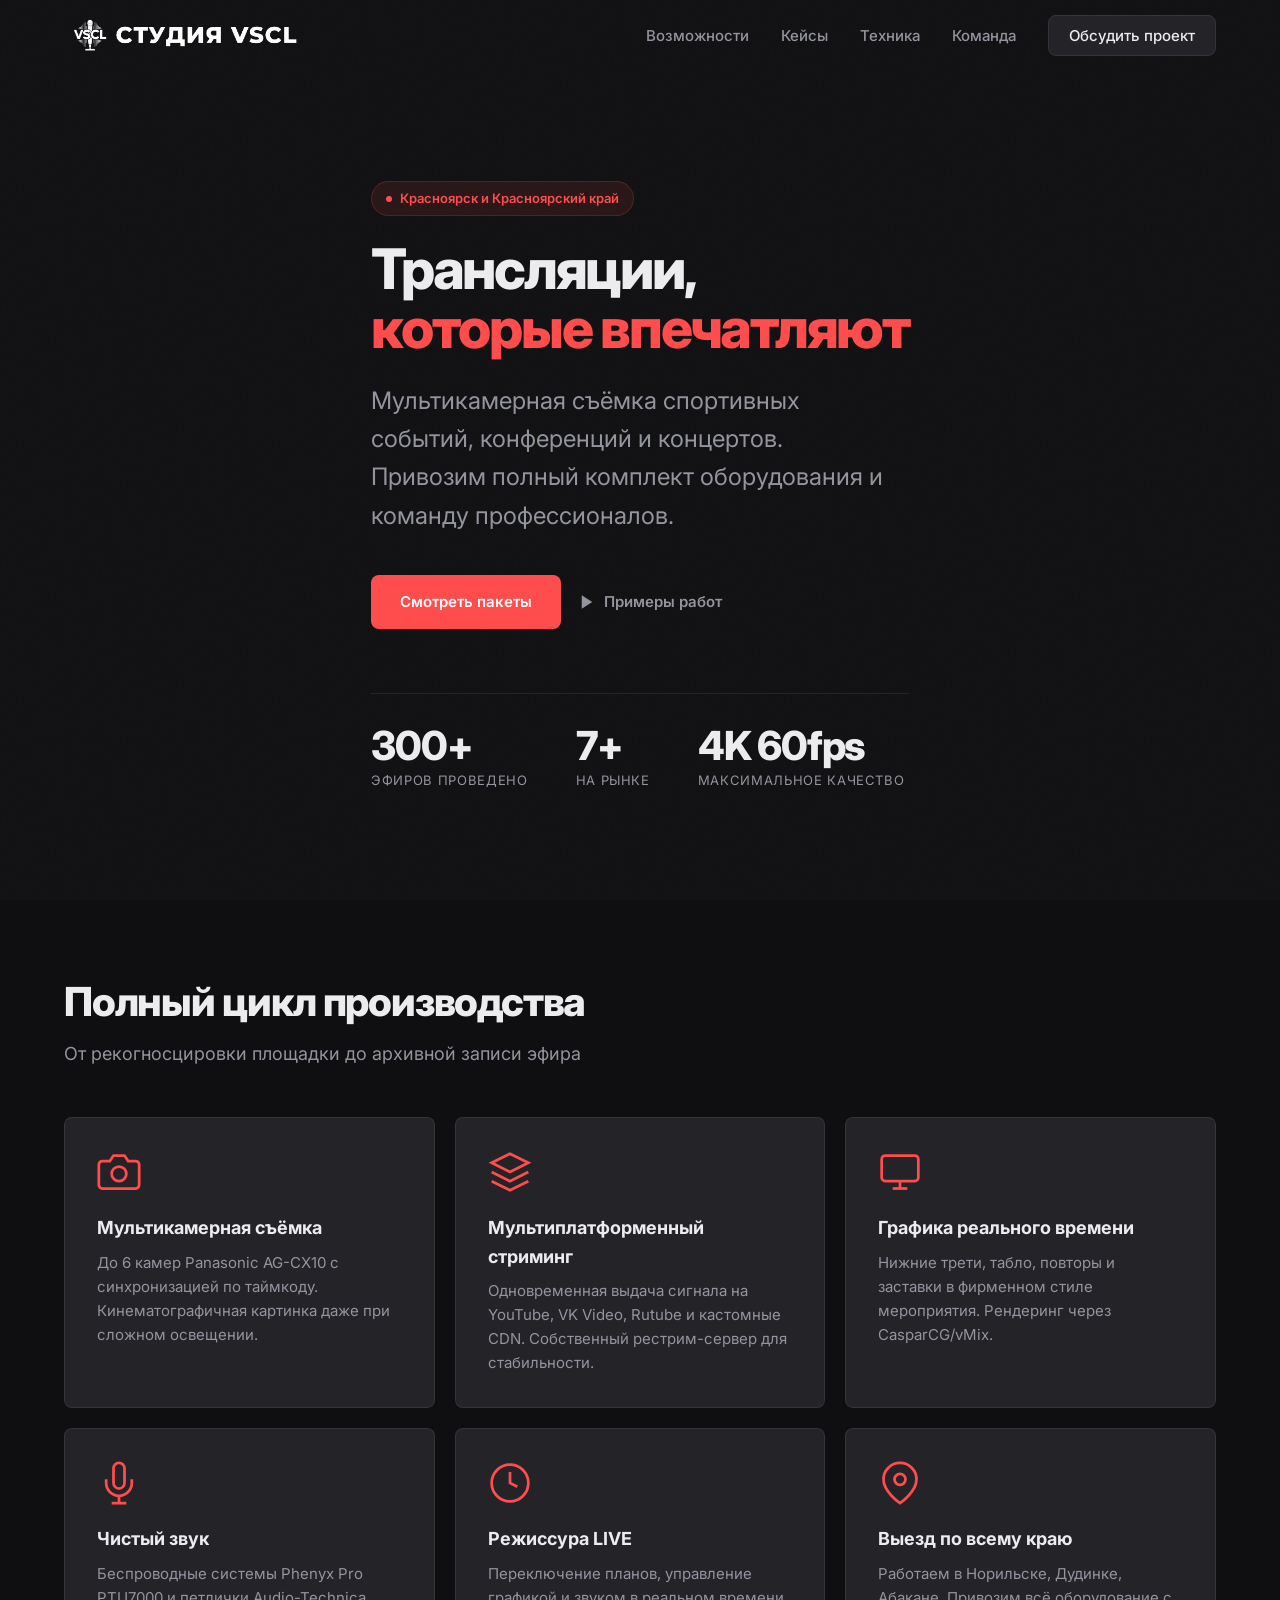
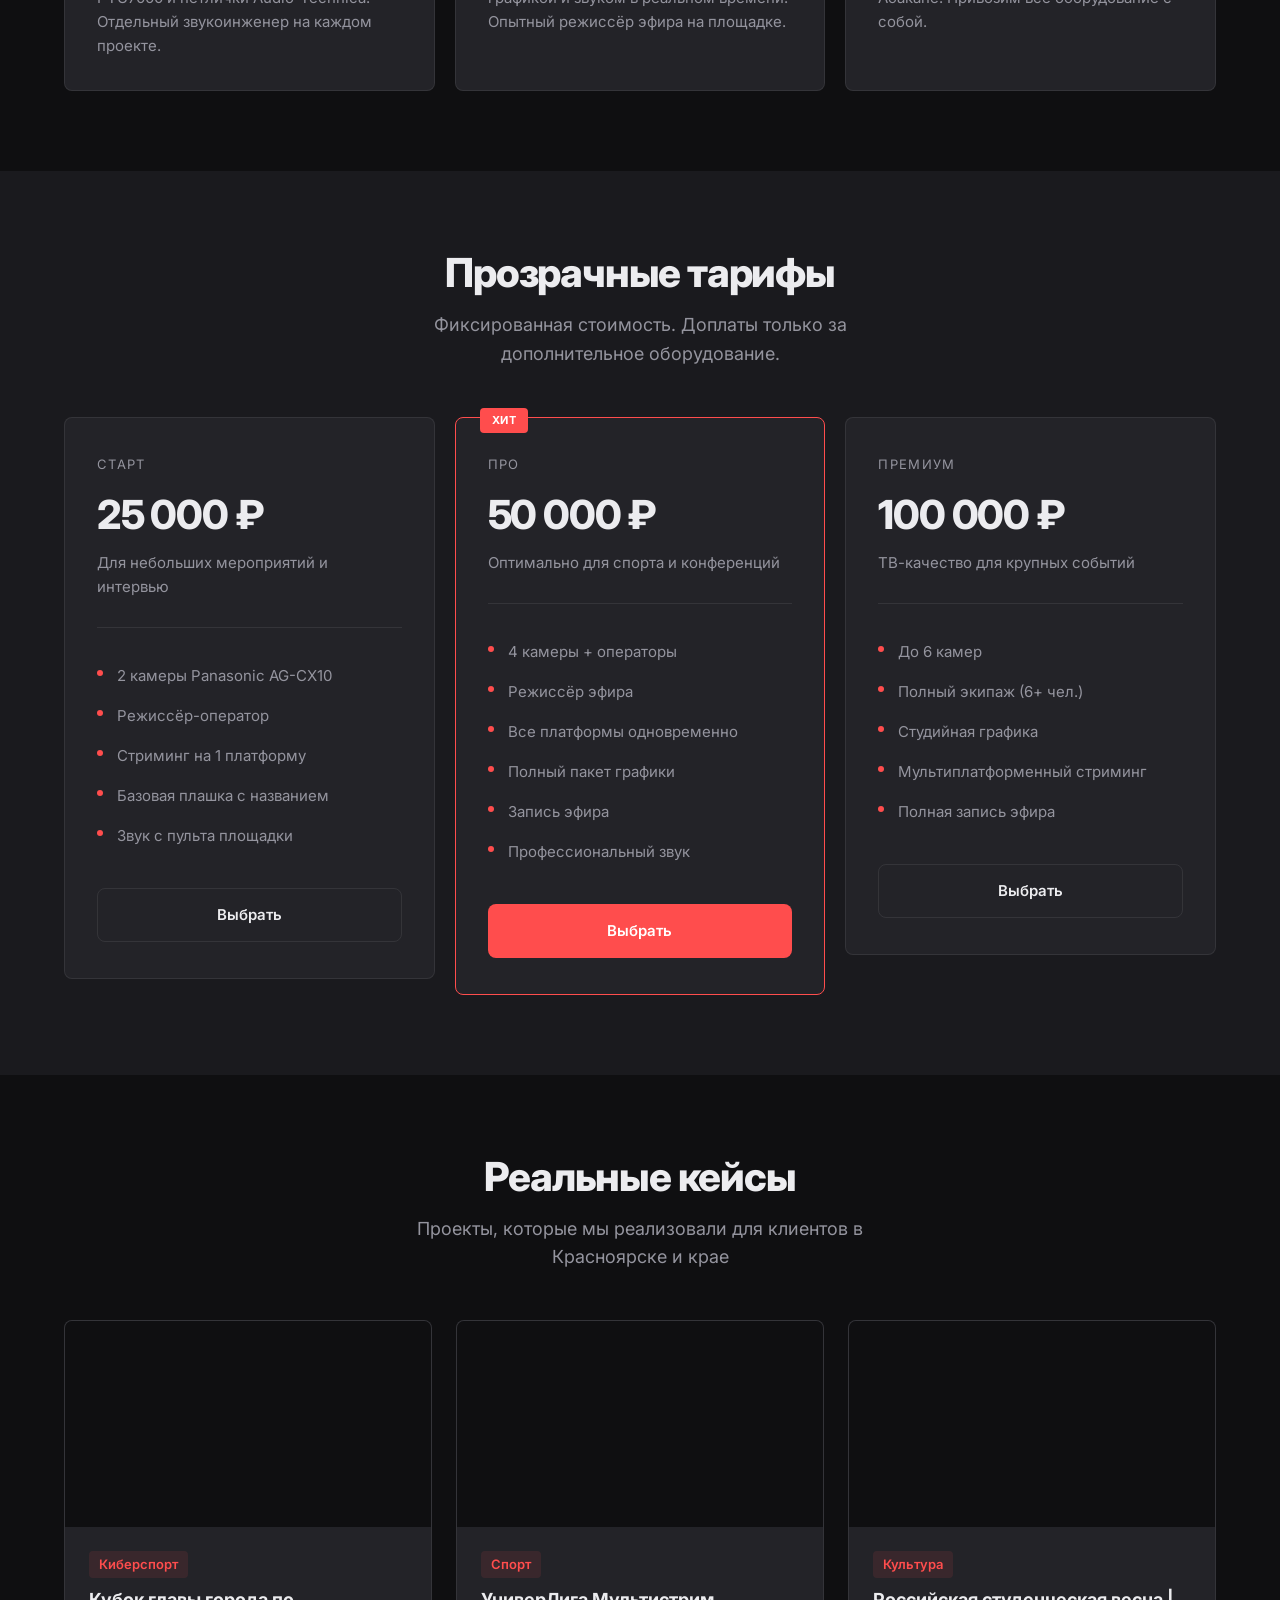
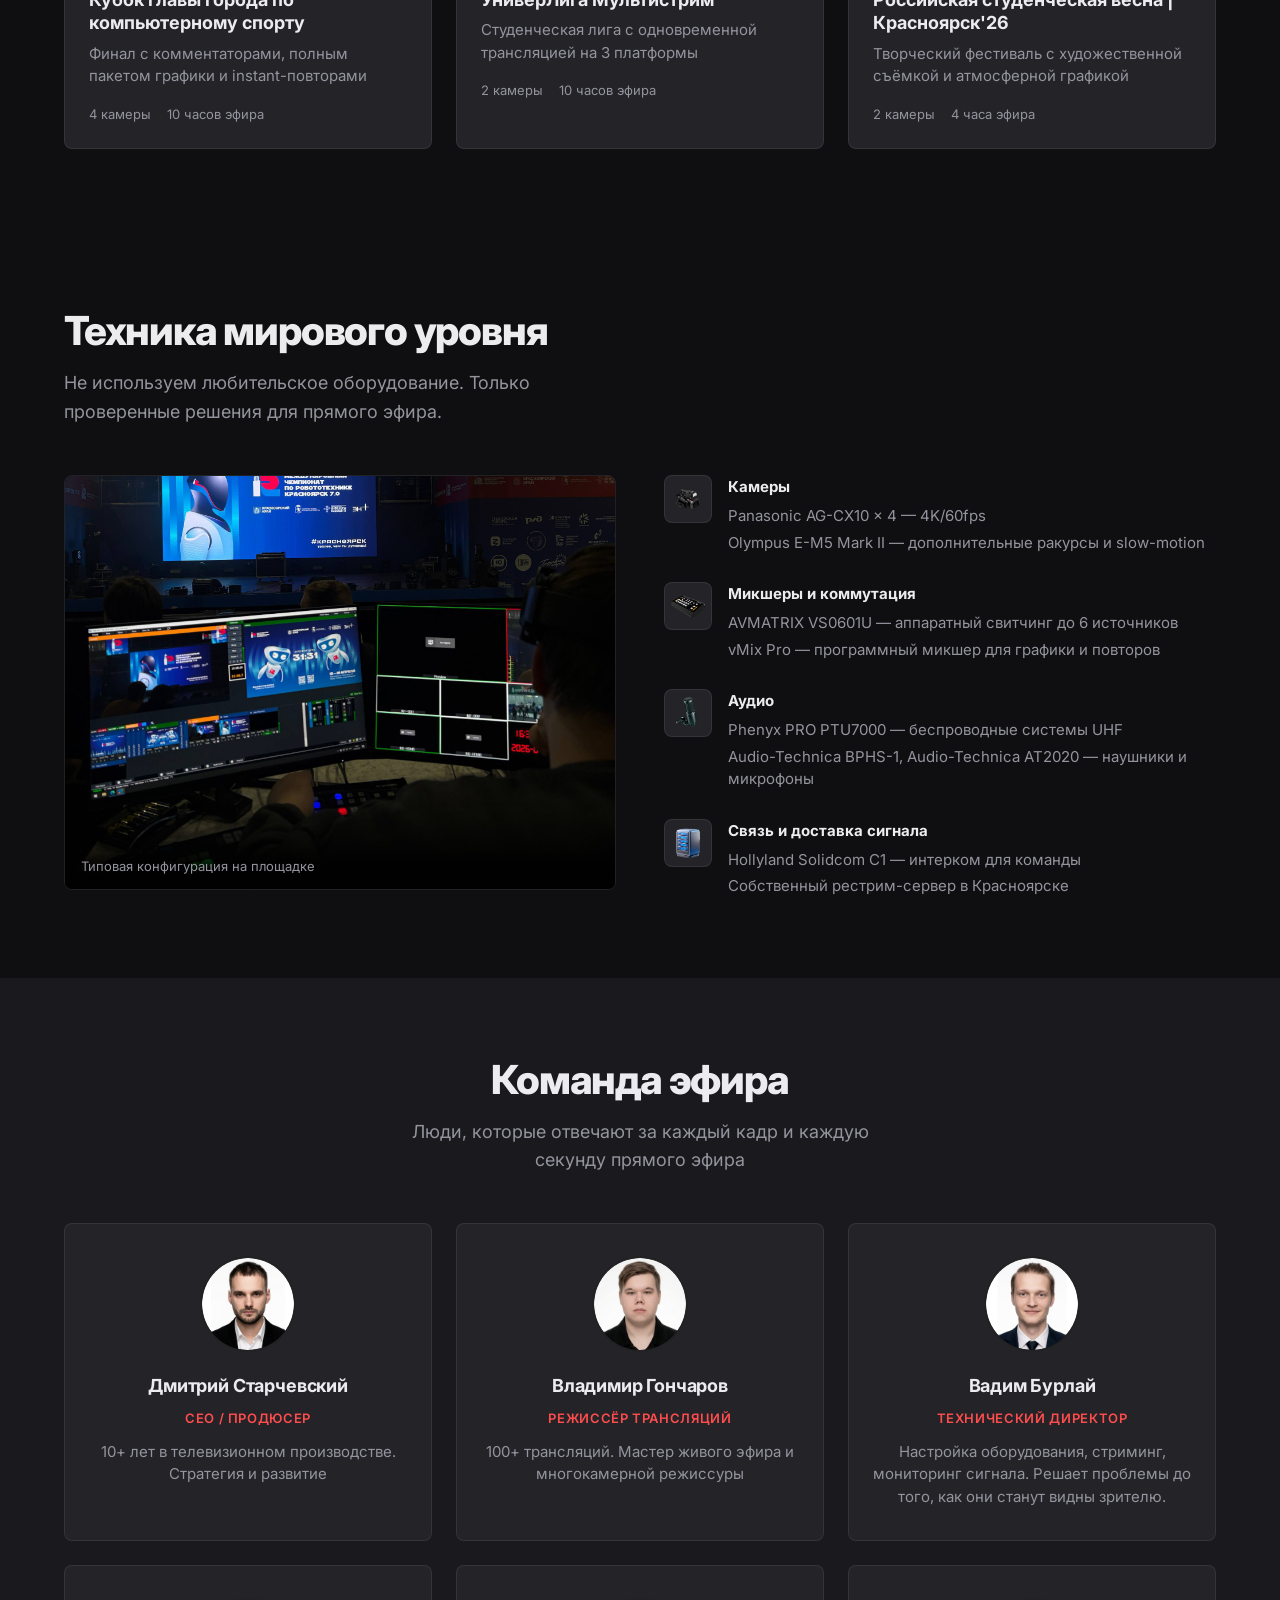
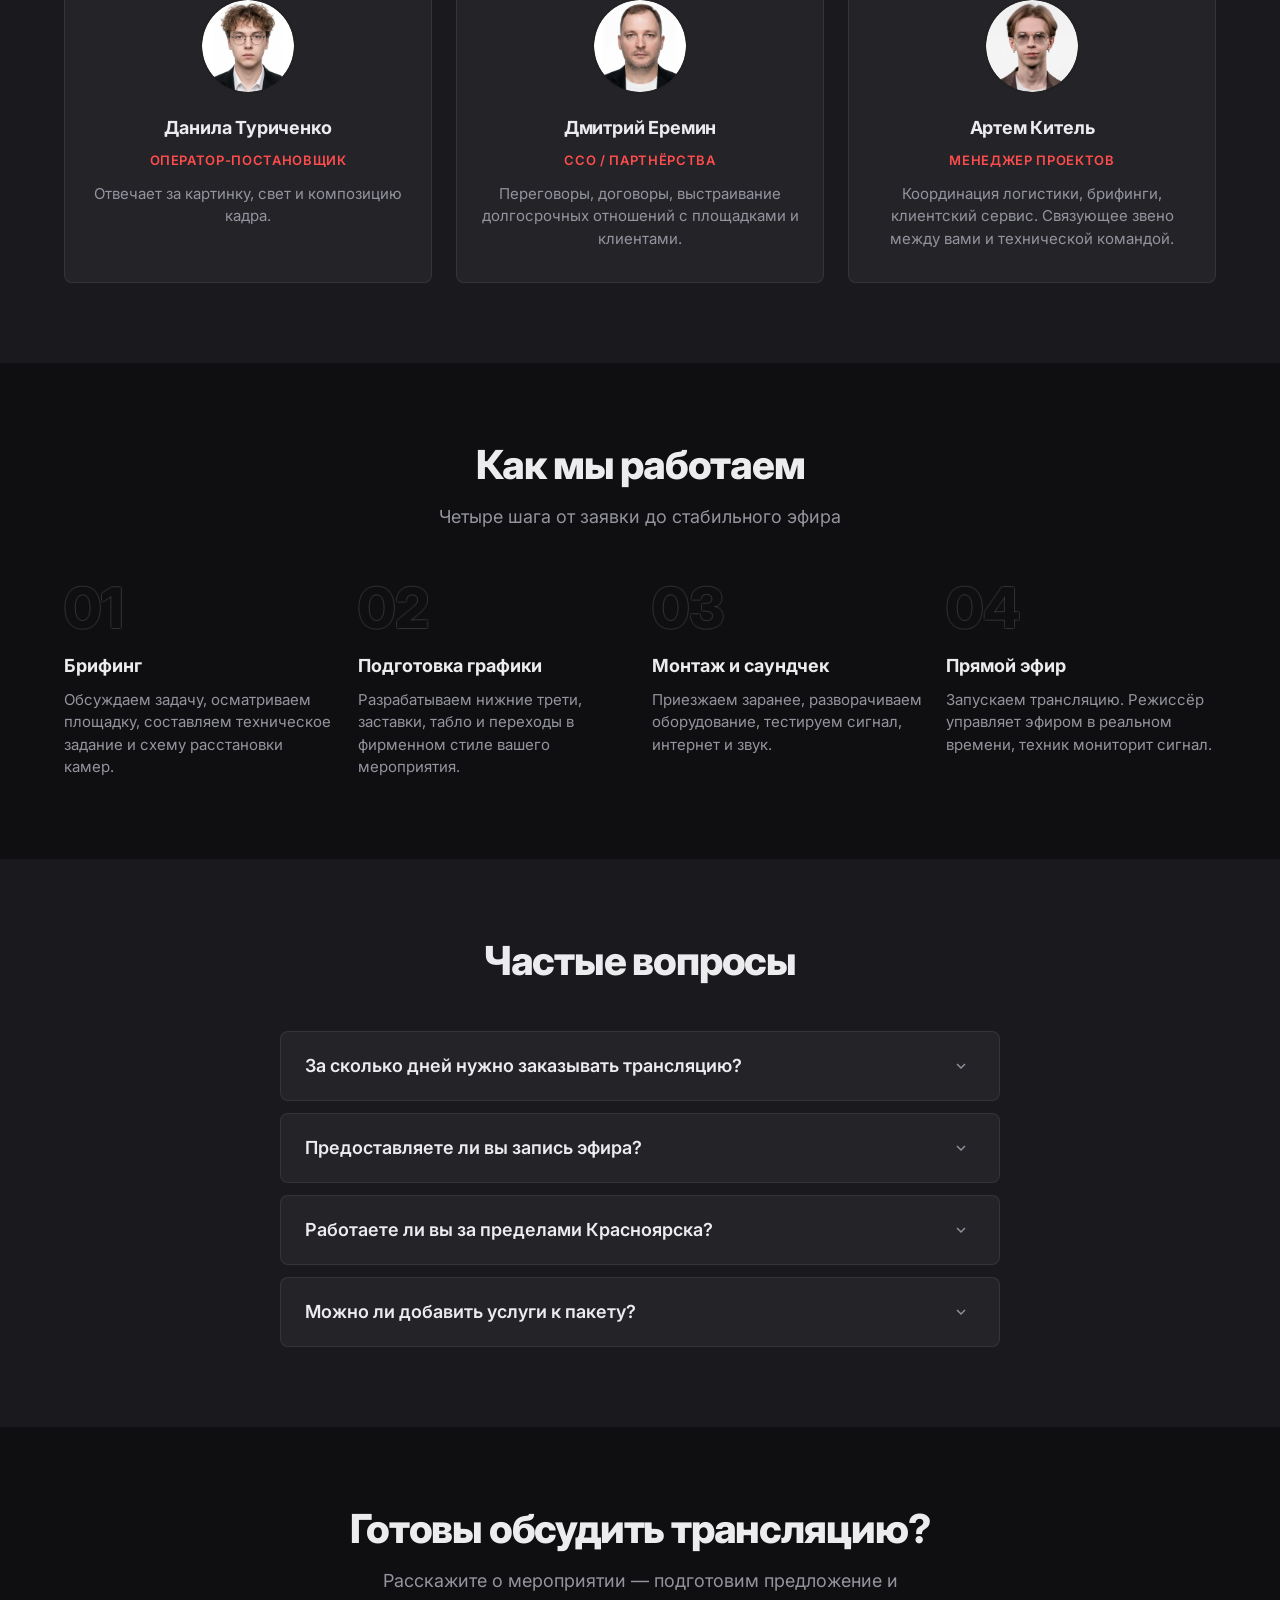
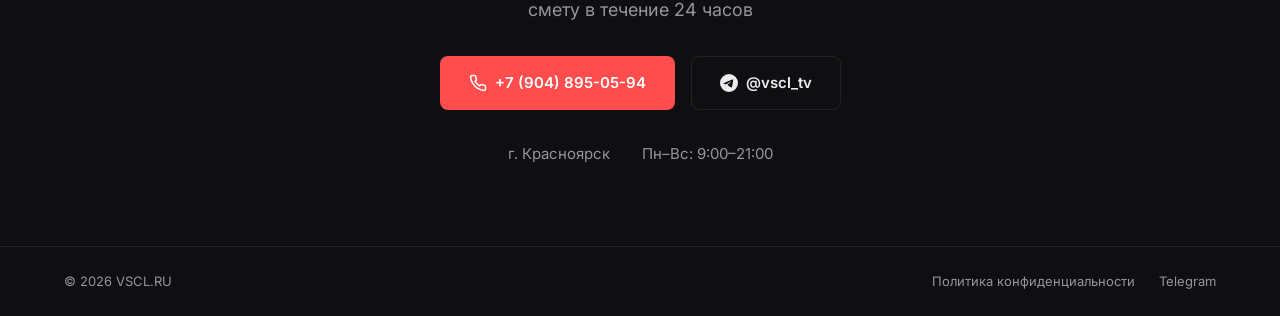
==== commit 240f889a: "added favicon and optimized hero-bg.mp4" ====
--- a/index.html
+++ b/index.html
@@ -3,7 +3,25 @@
 <head>
   <meta charset="UTF-8">
   <meta name="viewport" content="width=device-width, initial-scale=1.0">
-  <title>VSCL — Выездные трансляции в Красноярске</title>
+  <title>Студия VSCL — Выездные трансляции в Красноярске</title>
+  <!-- Favicon & Icons -->
+  <link rel="apple-touch-icon" sizes="57x57" href="img/apple-icon-57x57.png">
+  <link rel="apple-touch-icon" sizes="60x60" href="img/apple-icon-60x60.png">
+  <link rel="apple-touch-icon" sizes="72x72" href="img/apple-icon-72x72.png">
+  <link rel="apple-touch-icon" sizes="76x76" href="img/apple-icon-76x76.png">
+  <link rel="apple-touch-icon" sizes="114x114" href="img/apple-icon-114x114.png">
+  <link rel="apple-touch-icon" sizes="120x120" href="img/apple-icon-120x120.png">
+  <link rel="apple-touch-icon" sizes="144x144" href="img/apple-icon-144x144.png">
+  <link rel="apple-touch-icon" sizes="152x152" href="img/apple-icon-152x152.png">
+  <link rel="apple-touch-icon" sizes="180x180" href="img/apple-icon-180x180.png">
+  <link rel="icon" type="image/png" sizes="192x192" href="img/android-icon-192x192.png">
+  <link rel="icon" type="image/png" sizes="32x32" href="img/favicon-32x32.png">
+  <link rel="icon" type="image/png" sizes="96x96" href="img/favicon-96x96.png">
+  <link rel="icon" type="image/png" sizes="16x16" href="img/favicon-16x16.png">
+  <link rel="manifest" href="img/manifest.json">
+  <meta name="msapplication-TileColor" content="#0F0F11">
+  <meta name="msapplication-TileImage" content="img/ms-icon-144x144.png">
+  <meta name="theme-color" content="#0F0F11">
   <meta name="description" content="Профессиональные прямые трансляции в Красноярске: мультикамерная съёмка, стриминг без задержек, студийная графика. Работаем по всему краю.">
   
   <link rel="preconnect" href="https://fonts.googleapis.com">
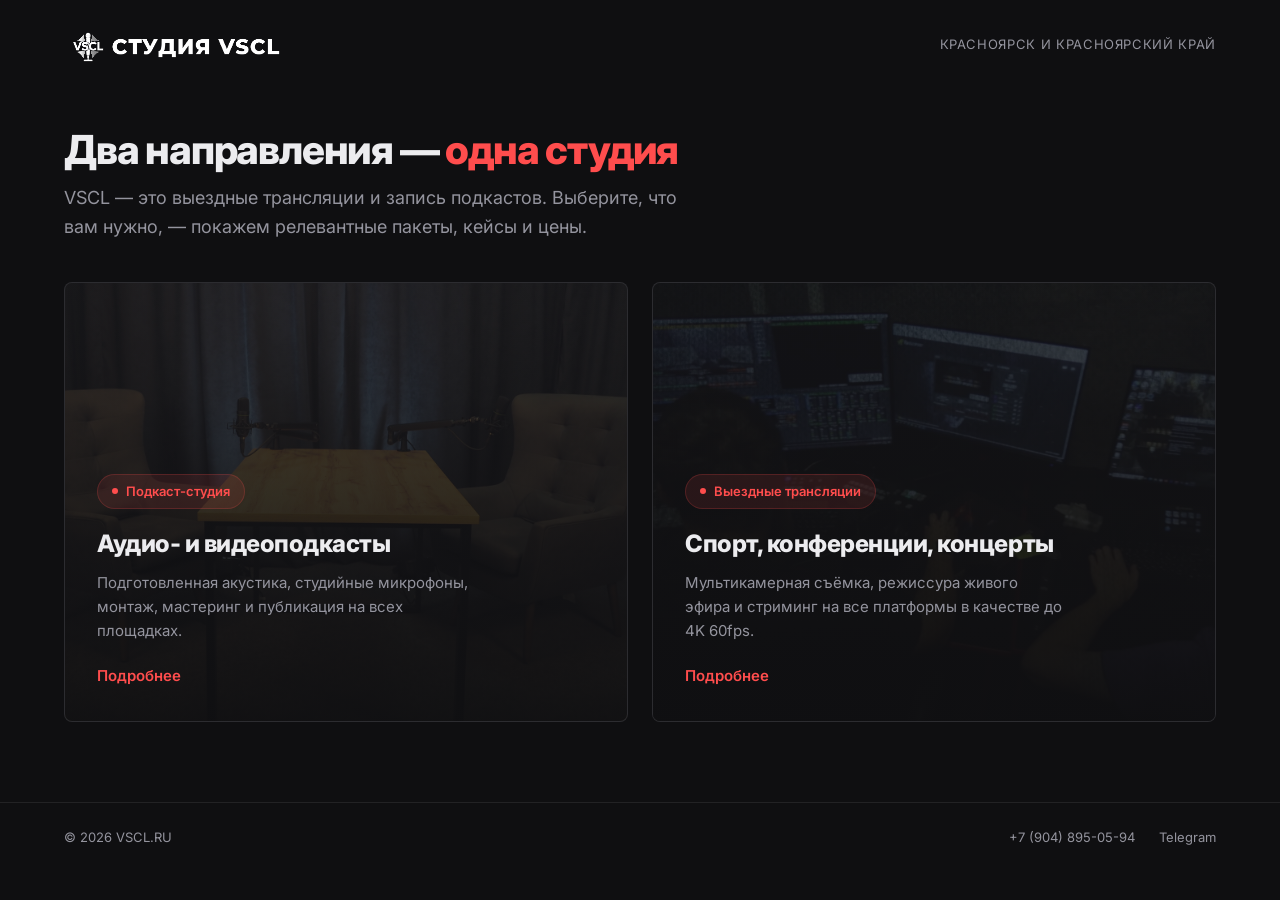
==== commit 896785e0: "Добавлена отдельная страница для подкаст-студии" ====
--- a/index.html
+++ b/index.html
@@ -3,556 +3,171 @@
 <head>
   <meta charset="UTF-8">
   <meta name="viewport" content="width=device-width, initial-scale=1.0">
-  <title>Студия VSCL — Выездные трансляции в Красноярске</title>
-  <!-- Favicon & Icons -->
-  <link rel="apple-touch-icon" sizes="57x57" href="img/apple-icon-57x57.png">
-  <link rel="apple-touch-icon" sizes="60x60" href="img/apple-icon-60x60.png">
-  <link rel="apple-touch-icon" sizes="72x72" href="img/apple-icon-72x72.png">
-  <link rel="apple-touch-icon" sizes="76x76" href="img/apple-icon-76x76.png">
-  <link rel="apple-touch-icon" sizes="114x114" href="img/apple-icon-114x114.png">
-  <link rel="apple-touch-icon" sizes="120x120" href="img/apple-icon-120x120.png">
-  <link rel="apple-touch-icon" sizes="144x144" href="img/apple-icon-144x144.png">
-  <link rel="apple-touch-icon" sizes="152x152" href="img/apple-icon-152x152.png">
-  <link rel="apple-touch-icon" sizes="180x180" href="img/apple-icon-180x180.png">
-  <link rel="icon" type="image/png" sizes="192x192" href="img/android-icon-192x192.png">
+  <title>VSCL — Трансляции и подкасты в Красноярске</title>
+  <meta name="description" content="Студия VSCL: выездные мультикамерные трансляции и подкаст-студия полного цикла в Красноярске. Выберите направление — покажем пакеты, кейсы и цены.">
+
   <link rel="icon" type="image/png" sizes="32x32" href="img/favicon-32x32.png">
-  <link rel="icon" type="image/png" sizes="96x96" href="img/favicon-96x96.png">
-  <link rel="icon" type="image/png" sizes="16x16" href="img/favicon-16x16.png">
-  <link rel="manifest" href="img/manifest.json">
-  <meta name="msapplication-TileColor" content="#0F0F11">
-  <meta name="msapplication-TileImage" content="img/ms-icon-144x144.png">
   <meta name="theme-color" content="#0F0F11">
-  <meta name="description" content="Профессиональные прямые трансляции в Красноярске: мультикамерная съёмка, стриминг без задержек, студийная графика. Работаем по всему краю.">
-  
+
   <link rel="preconnect" href="https://fonts.googleapis.com">
   <link rel="preconnect" href="https://fonts.gstatic.com" crossorigin>
   <link href="https://fonts.googleapis.com/css2?family=Inter:wght@400;500;600;700;800&display=swap" rel="stylesheet">
-  
+
   <link rel="stylesheet" href="css/styles.css">
+
+  <style>
+    .gate-header { padding: 20px 0; }
+    .gate-header-inner { display: flex; align-items: center; justify-content: space-between; }
+    .gate-logo { height: 48px; width: auto; }
+    .gate-location {
+      color: var(--c-text-muted);
+      font-size: var(--fs-xs);
+      text-transform: uppercase;
+      letter-spacing: 0.05em;
+    }
+
+    .gate-main { padding: 40px 0 80px; }
+    .gate-intro { max-width: 640px; margin-bottom: 40px; }
+    .gate-title {
+      font-size: var(--fs-xl);
+      font-weight: 800;
+      letter-spacing: -0.03em;
+      line-height: 1.1;
+      margin-bottom: 12px;
+    }
+    .gate-subtitle { color: var(--c-text-muted); font-size: var(--fs-base); }
+
+    .gate-grid { display: grid; grid-template-columns: 1fr 1fr; gap: 24px; }
+    .gate-card {
+      position: relative;
+      display: flex;
+      align-items: flex-end;
+      min-height: 440px;
+      border: 1px solid var(--c-border);
+      border-radius: var(--radius);
+      overflow: hidden;
+      background: var(--c-bg-elevated);
+      text-decoration: none;
+      color: var(--c-text);
+      transition: border-color var(--transition), transform var(--transition);
+    }
+    .gate-card:hover { border-color: rgba(255, 255, 255, 0.18); transform: translateY(-4px); }
+    .gate-card:focus-visible { outline: 2px solid var(--c-accent); outline-offset: 3px; }
+
+    .gate-bg {
+      position: absolute;
+      inset: 0;
+      width: 100%;
+      height: 100%;
+      object-fit: cover;
+      opacity: 0.28;
+      transition: opacity 0.4s ease, transform 0.4s ease;
+    }
+    .gate-card:hover .gate-bg { opacity: 0.4; transform: scale(1.03); }
+    .gate-card::after {
+      content: '';
+      position: absolute;
+      inset: 0;
+      background: linear-gradient(to top, rgba(15, 15, 17, 0.92), rgba(15, 15, 17, 0.15));
+    }
+
+    .gate-card-content { position: relative; z-index: 1; padding: 32px; }
+    .gate-badge {
+      display: inline-flex;
+      align-items: center;
+      gap: 8px;
+      padding: 6px 14px;
+      background: rgba(255, 77, 77, 0.1);
+      border: 1px solid rgba(255, 77, 77, 0.2);
+      border-radius: 100px;
+      font-size: var(--fs-xs);
+      font-weight: 600;
+      color: var(--c-accent);
+      margin-bottom: 16px;
+    }
+    .gate-card-content h2 {
+      font-size: var(--fs-lg);
+      font-weight: 800;
+      letter-spacing: -0.02em;
+      margin-bottom: 8px;
+    }
+    .gate-card-content p {
+      color: var(--c-text-muted);
+      font-size: var(--fs-sm);
+      margin-bottom: 20px;
+      max-width: 380px;
+    }
+    .gate-cta { color: var(--c-accent); font-weight: 600; font-size: var(--fs-sm); }
+    .gate-card:hover .gate-cta { text-decoration: underline; }
+
+    .gate-footer { border-top: 1px solid var(--c-border); padding: 24px 0; }
+    .gate-footer-inner {
+      display: flex;
+      align-items: center;
+      justify-content: space-between;
+      flex-wrap: wrap;
+      gap: 16px;
+    }
+
+    @media (max-width: 768px) {
+      .gate-main { padding: 24px 0 56px; }
+      .gate-grid { grid-template-columns: 1fr; }
+      .gate-card { min-height: 320px; }
+    }
+  </style>
 </head>
 <body>
 
-  <nav class="nav" id="nav">
-    <div class="nav-inner">
-      <a href="#" class="nav-logo">
-        <img src="img/logo.png" class="nav-logo-img">
-      </a>
+  <header class="gate-header">
+    <div class="container gate-header-inner">
+      <img src="img/logo.png" alt="VSCL" class="gate-logo">
+      <span class="gate-location">Красноярск и Красноярский край</span>
+    </div>
+  </header>
 
-      <ul class="nav-links">
-        <li><a href="#services">Возможности</a></li>
-        <li><a href="#portfolio">Кейсы</a></li>
-        <li><a href="#equipment">Техника</a></li>
-        <li><a href="#team">Команда</a></li>
-        <li><a href="#contact" class="nav-cta">Обсудить проект</a></li>
-      </ul>
+  <main class="gate-main">
+    <div class="container">
+      <div class="gate-intro">
+        <h1 class="gate-title">Два направления — <span class="text-accent">одна студия</span></h1>
+        <p class="gate-subtitle">
+          VSCL — это выездные трансляции и запись подкастов.
+          Выберите, что вам нужно, — покажем релевантные пакеты, кейсы и цены.
+        </p>
+      </div>
 
-      <button class="nav-hamburger" id="hamburger" aria-expanded="false" aria-controls="mobileMenu">
-        <span></span>
-        <span></span>
-        <span></span>
-      </button>
-    </div>
+      <div class="gate-grid">
+        <a href="podcast.html" class="gate-card">
+          <img src="img/podcast/hero-poster.jpg" alt="" class="gate-bg" aria-hidden="true">
+          <div class="gate-card-content">
+            <span class="gate-badge"><span class="live-dot"></span>Подкаст-студия</span>
+            <h2>Аудио- и видеоподкасты</h2>
+            <p>Подготовленная акустика, студийные микрофоны, монтаж, мастеринг и публикация на всех площадках.</p>
+            <span class="gate-cta">Подробнее</span>
+          </div>
+        </a>
 
-    <div class="nav-mobile" id="mobileMenu" role="dialog" aria-modal="true">
-      <a href="#services">Возможности</a>
-      <a href="#packages">Тарифы</a>
-      <a href="#portfolio">Кейсы</a>
-      <a href="#equipment">Техника</a>
-      <a href="#team">Команда</a>
-      <a href="#faq">FAQ</a>
-      <a href="#contact" class="nav-mobile-cta">Обсудить проект</a>
-    </div>
-  </nav>
-
-  <section class="hero" id="hero">
-    <div class="hero-bg">
-      <video class="hero-video" autoplay muted loop playsinline poster="img/hero-poster.jpg">
-        <source src="video/hero-bg.mp4" type="video/mp4">
-        <source src="video/hero-bg.webm" type="video/webm">
-      </video>
-      <div class="hero-overlay"></div>
-      <div class="noise-overlay"></div>
-    </div>
-
-    <div class="container hero-container">
-      <div class="hero-content reveal">
-        <div class="hero-badge">
-          <span class="live-dot"></span>
-          Красноярск и Красноярский край
-        </div>
-
-        <h1 class="hero-title">
-          Трансляции,<br>
-          <span class="text-accent">которые впечатляют</span>
-        </h1>
-
-        <p class="hero-subtitle">
-          Мультикамерная съёмка спортивных событий, конференций и концертов. 
-          Привозим полный комплект оборудования и команду профессионалов.
-        </p>
-
-        <div class="hero-actions">
-          <a href="#packages" class="btn btn-primary">Смотреть пакеты</a>
-          <a href="#portfolio" class="btn btn-ghost">
-            <svg width="18" height="18" viewBox="0 0 24 24" fill="currentColor"><polygon points="5 3 19 12 5 21 5 3"/></svg>
-            Примеры работ
-          </a>
-        </div>
-
-        <dl class="hero-stats">
-          <div class="stat-item">
-            <dt data-count="300">300+</dt>
-            <dd>эфиров проведено</dd>
+        <a href="broadcast.html" class="gate-card">
+          <img src="img/hero-poster.png" alt="" class="gate-bg" aria-hidden="true">
+          <div class="gate-card-content">
+            <span class="gate-badge"><span class="live-dot"></span>Выездные трансляции</span>
+            <h2>Спорт, конференции, концерты</h2>
+            <p>Мультикамерная съёмка, режиссура живого эфира и стриминг на все платформы в качестве до 4K 60fps.</p>
+            <span class="gate-cta">Подробнее</span>
           </div>
-          <div class="stat-item">
-            <dt data-count="7">7 лет</dt>
-            <dd>на рынке</dd>
-          </div>
-          <div class="stat-item">
-            <dt>4K 60fps</dt>
-            <dd>максимальное качество</dd>
-          </div>
-        </dl>
+        </a>
       </div>
     </div>
-  </section>
+  </main>
 
-  <section class="section services" id="services">
-    <div class="container">
-      <div class="section-header reveal">
-        <h2 class="section-title">Полный цикл производства</h2>
-        <p class="section-subtitle">От рекогносцировки площадки до архивной записи эфира</p>
-      </div>
-
-      <div class="services-grid">
-        <article class="service-card reveal">
-          <div class="service-icon">
-            <svg viewBox="0 0 24 24" fill="none" stroke="currentColor" stroke-width="1.5"><path d="M23 19a2 2 0 0 1-2 2H3a2 2 0 0 1-2-2V8a2 2 0 0 1 2-2h4l2-3h6l2 3h4a2 2 0 0 1 2 2z"/><circle cx="12" cy="13" r="4"/></svg>
-          </div>
-          <h3>Мультикамерная съёмка</h3>
-          <p>До 6 камер Panasonic AG-CX10 с синхронизацией по таймкоду. Кинематографичная картинка даже при сложном освещении.</p>
-        </article>
-
-        <article class="service-card reveal">
-          <div class="service-icon">
-            <svg viewBox="0 0 24 24" fill="none" stroke="currentColor" stroke-width="1.5"><path d="M12 2L2 7l10 5 10-5-10-5zM2 17l10 5 10-5M2 12l10 5 10-5"/></svg>
-          </div>
-          <h3>Мультиплатформенный стриминг</h3>
-          <p>Одновременная выдача сигнала на YouTube, VK Video, Rutube и кастомные CDN. Собственный рестрим-сервер для стабильности.</p>
-        </article>
-
-        <article class="service-card reveal">
-          <div class="service-icon">
-            <svg viewBox="0 0 24 24" fill="none" stroke="currentColor" stroke-width="1.5"><rect x="2" y="3" width="20" height="14" rx="2" ry="2"/><line x1="8" y1="21" x2="16" y2="21"/><line x1="12" y1="17" x2="12" y2="21"/></svg>
-          </div>
-          <h3>Графика реального времени</h3>
-          <p>Нижние трети, табло, повторы и заставки в фирменном стиле мероприятия. Рендеринг через CasparCG/vMix.</p>
-        </article>
-
-        <article class="service-card reveal">
-          <div class="service-icon">
-            <svg viewBox="0 0 24 24" fill="none" stroke="currentColor" stroke-width="1.5"><path d="M12 1a3 3 0 0 0-3 3v8a3 3 0 0 0 6 0V4a3 3 0 0 0-3-3z"/><path d="M19 10v2a7 7 0 0 1-14 0v-2"/><line x1="12" y1="19" x2="12" y2="23"/><line x1="8" y1="23" x2="16" y2="23"/></svg>
-          </div>
-          <h3>Чистый звук</h3>
-          <p>Беспроводные системы Phenyx Pro PTU7000 и петлички Audio-Technica. Отдельный звукоинженер на каждом проекте.</p>
-        </article>
-
-        <article class="service-card reveal">
-          <div class="service-icon">
-            <svg viewBox="0 0 24 24" fill="none" stroke="currentColor" stroke-width="1.5"><circle cx="12" cy="12" r="10"/><polyline points="12 6 12 12 16 14"/></svg>
-          </div>
-          <h3>Режиссура LIVE</h3>
-          <p>Переключение планов, управление графикой и звуком в реальном времени. Опытный режиссёр эфира на площадке.</p>
-        </article>
-
-        <article class="service-card reveal">
-          <div class="service-icon">
-            <svg viewBox="0 0 24 24" fill="none" stroke="currentColor" stroke-width="1.5"><path d="M21 10c0 7-9 13-9 13s-9-6-9-13a9 9 0 0 1 18 0z"/><circle cx="12" cy="10" r="3"/></svg>
-          </div>
-          <h3>Выезд по всему краю</h3>
-          <p>Работаем в Норильске, Дудинке, Абакане. Привозим всё оборудование с собой.</p>
-        </article>
-      </div>
-    </div>
-  </section>
-
-  <section class="section packages" id="packages">
-    <div class="container">
-      <div class="section-header reveal">
-        <h2 class="section-title">Прозрачные тарифы</h2>
-        <p class="section-subtitle">Фиксированная стоимость. Доплаты только за дополнительное оборудование.</p>
-      </div>
-
-      <div class="packages-grid">
-        <div class="package-card reveal">
-          <div class="package-name">Старт</div>
-          <div class="package-price">25 000 ₽</div>
-          <div class="package-desc">Для небольших мероприятий и интервью</div>
-          <ul class="package-features">
-            <li>2 камеры Panasonic AG-CX10</li>
-            <li>Режиссёр-оператор</li>
-            <li>Стриминг на 1 платформу</li>
-            <li>Базовая плашка с названием</li>
-            <li>Звук с пульта площадки</li>
-          </ul>
-          <a href="#contact" class="btn btn-outline">Выбрать</a>
-        </div>
-
-        <div class="package-card popular reveal">
-          <div class="package-badge">Хит</div>
-          <div class="package-name">Про</div>
-          <div class="package-price">50 000 ₽</div>
-          <div class="package-desc">Оптимально для спорта и конференций</div>
-          <ul class="package-features">
-            <li>4 камеры + операторы</li>
-            <li>Режиссёр эфира</li>
-            <li>Все платформы одновременно</li>
-            <li>Полный пакет графики</li>
-            <li>Запись эфира</li>
-            <li>Профессиональный звук</li>
-          </ul>
-          <a href="#contact" class="btn btn-primary">Выбрать</a>
-        </div>
-
-        <div class="package-card reveal">
-          <div class="package-name">Премиум</div>
-          <div class="package-price">100 000 ₽</div>
-          <div class="package-desc">ТВ-качество для крупных событий</div>
-          <ul class="package-features">
-            <li>До 6 камер</li>
-            <li>Полный экипаж (6+ чел.)</li>
-            <li>Студийная графика</li>
-            <li>Мультиплатформенный стриминг</li>
-            <li>Полная запись эфира</li>
-          </ul>
-          <a href="#contact" class="btn btn-outline">Выбрать</a>
-        </div>
-      </div>
-    </div>
-  </section>
-
-  <section class="section portfolio" id="portfolio">
-    <div class="container">
-      <div class="section-header reveal">
-        <h2 class="section-title">Реальные кейсы</h2>
-        <p class="section-subtitle">Проекты, которые мы реализовали для клиентов в Красноярске и крае</p>
-      </div>
-
-      <div class="portfolio-grid">
-        <article class="portfolio-card reveal">
-          <div class="portfolio-video">
-            <iframe src="https://vk.com/video_ext.php?oid=-4232322&id=456239782&autoplay=0" allow="autoplay; encrypted-media; fullscreen; picture-in-picture;" frameborder="0" allowfullscreen loading="lazy"></iframe>
-          </div>
-          <div class="portfolio-info">
-            <span class="portfolio-tag">Киберспорт</span>
-            <h3>Кубок главы города по компьютерному спорту</h3>
-            <p>Финал с комментаторами, полным пакетом графики и instant-повторами</p>
-            <div class="portfolio-meta">
-              <span>4 камеры</span>
-              <span>10 часов эфира</span>
-            </div>
-          </div>
-        </article>
-
-        <article class="portfolio-card reveal">
-          <div class="portfolio-video">
-            <iframe src="https://vkvideo.ru/video_ext.php?oid=-231539715&id=456239071&hash=b66631a072f78078&autoplay=0" allow="autoplay; encrypted-media; fullscreen; picture-in-picture;" frameborder="0" allowfullscreen loading="lazy"></iframe>
-          </div>
-          <div class="portfolio-info">
-            <span class="portfolio-tag">Спорт</span>
-            <h3>УниверЛига Мультистрим</h3>
-            <p>Студенческая лига с одновременной трансляцией на 3 платформы</p>
-            <div class="portfolio-meta">
-              <span>2 камеры</span>
-              <span>10 часов эфира</span>
-            </div>
-          </div>
-        </article>
-
-        <article class="portfolio-card reveal">
-          <div class="portfolio-video">
-            <iframe src="https://vkvideo.ru/video_ext.php?oid=-13854777&id=456243488&hash=fce771e0b42e991d&autoplay=0" allow="autoplay; encrypted-media; fullscreen; picture-in-picture;" frameborder="0" allowfullscreen loading="lazy"></iframe>
-          </div>
-          <div class="portfolio-info">
-            <span class="portfolio-tag">Культура</span>
-            <h3>Российская студенческая весна | Красноярск'26</h3>
-            <p>Творческий фестиваль с художественной съёмкой и атмосферной графикой</p>
-            <div class="portfolio-meta">
-              <span>2 камеры</span>
-              <span>4 часа эфира</span>
-            </div>
-          </div>
-        </article>
-      </div>
-    </div>
-  </section>
-
-  <section class="section equipment" id="equipment">
-    <div class="container">
-      <div class="section-header reveal">
-        <h2 class="section-title">Техника мирового уровня</h2>
-        <p class="section-subtitle">Не используем любительское оборудование. Только проверенные решения для прямого эфира.</p>
-      </div>
-
-      <div class="equipment-layout">
-        <div class="equipment-visual reveal">
-          <img src="img/tech/setup-photo.jpg" loading="lazy">
-          <div class="equipment-visual-caption">Типовая конфигурация на площадке</div>
-        </div>
-
-        <div class="equipment-content reveal">
-          <div class="eq-category">
-            <div class="eq-category-icon">
-              <img src="img/tech/camera.png" loading="lazy">
-            </div>
-            <div>
-              <h3>Камеры</h3>
-              <p>Panasonic AG-CX10 × 4 — 4K/60fps</p>
-              <p>Olympus E-M5 Mark II — дополнительные ракурсы и slow-motion</p>
-            </div>
-          </div>
-
-          <div class="eq-category">
-            <div class="eq-category-icon">
-              <img src="img/tech/mixer.png" loading="lazy">
-            </div>
-            <div>
-              <h3>Микшеры и коммутация</h3>
-              <p>AVMATRIX VS0601U — аппаратный свитчинг до 6 источников</p>
-              <p>vMix Pro — программный микшер для графики и повторов</p>
-            </div>
-          </div>
-
-          <div class="eq-category">
-            <div class="eq-category-icon">
-              <img src="img/tech/mic.png" loading="lazy">
-            </div>
-            <div>
-              <h3>Аудио</h3>
-              <p>Phenyx PRO PTU7000 — беспроводные системы UHF</p>
-              <p>Audio-Technica BPHS-1, Audio-Technica AT2020 — наушники и микрофоны</p>
-            </div>
-          </div>
-
-          <div class="eq-category">
-            <div class="eq-category-icon">
-              <img src="img/tech/network.png" loading="lazy">
-            </div>
-            <div>
-              <h3>Связь и доставка сигнала</h3>
-              <p>Hollyland Solidcom C1 — интерком для команды</p>
-              <p>Собственный рестрим-сервер в Красноярске</p>
-            </div>
-          </div>
-        </div>
-      </div>
-    </div>
-  </section>
-
-  <section class="section team" id="team">
-    <div class="container">
-      <div class="section-header reveal">
-        <h2 class="section-title">Команда эфира</h2>
-        <p class="section-subtitle">Люди, которые отвечают за каждый кадр и каждую секунду прямого эфира</p>
-      </div>
-
-      <div class="team-grid">
-        <article class="team-card reveal">
-          <div class="team-avatar">
-            <img src="img/team/ceo.png" loading="lazy">
-          </div>
-          <h3>Дмитрий Старчевский</h3>
-          <span class="team-role">CEO / Продюсер</span>
-          <p>10+ лет в телевизионном производстве. Стратегия и развитие</p>
-        </article>
-
-        <article class="team-card reveal">
-          <div class="team-avatar">
-            <img src="img/team/rej.png" loading="lazy">
-          </div>
-          <h3>Владимир Гончаров</h3>
-          <span class="team-role">Режиссёр трансляций</span>
-          <p>100+ трансляций. Мастер живого эфира и многокамерной режиссуры</p>
-        </article>
-
-        <article class="team-card reveal">
-          <div class="team-avatar">
-            <img src="img/team/tech.png" loading="lazy">
-          </div>
-          <h3>Вадим Бурлай</h3>
-          <span class="team-role">Технический директор</span>
-          <p>Настройка оборудования, стриминг, мониторинг сигнала. Решает проблемы до того, как они станут видны зрителю.</p>
-        </article>
-
-        <article class="team-card reveal">
-          <div class="team-avatar">
-            <img src="img/team/camera.png" loading="lazy">
-          </div>
-          <h3>Данила Туриченко</h3>
-          <span class="team-role">Оператор-постановщик</span>
-          <p>Отвечает за картинку, свет и композицию кадра.</p>
-        </article>
-
-        <article class="team-card reveal">
-          <div class="team-avatar">
-            <img src="img/team/cco.png" loading="lazy">
-          </div>
-          <h3>Дмитрий Еремин</h3>
-          <span class="team-role">CCO / Партнёрства</span>
-          <p>Переговоры, договоры, выстраивание долгосрочных отношений с площадками и клиентами.</p>
-        </article>
-
-        <article class="team-card reveal">
-          <div class="team-avatar">
-            <img src="img/team/manager.png" loading="lazy">
-          </div>
-          <h3>Артем Китель</h3>
-          <span class="team-role">Менеджер проектов</span>
-          <p>Координация логистики, брифинги, клиентский сервис. Связующее звено между вами и технической командой.</p>
-        </article>
-      </div>
-    </div>
-  </section>
-  
-  <section class="section process" id="process">
-    <div class="container">
-      <div class="section-header reveal">
-        <h2 class="section-title">Как мы работаем</h2>
-        <p class="section-subtitle">Четыре шага от заявки до стабильного эфира</p>
-      </div>
-
-      <div class="process-steps">
-        <div class="process-step reveal">
-          <div class="step-number">01</div>
-          <h3>Брифинг</h3>
-          <p>Обсуждаем задачу, осматриваем площадку, составляем техническое задание и схему расстановки камер.</p>
-        </div>
-
-        <div class="process-step reveal">
-          <div class="step-number">02</div>
-          <h3>Подготовка графики</h3>
-          <p>Разрабатываем нижние трети, заставки, табло и переходы в фирменном стиле вашего мероприятия.</p>
-        </div>
-
-        <div class="process-step reveal">
-          <div class="step-number">03</div>
-          <h3>Монтаж и саундчек</h3>
-          <p>Приезжаем заранее, разворачиваем оборудование, тестируем сигнал, интернет и звук.</p>
-        </div>
-
-        <div class="process-step reveal">
-          <div class="step-number">04</div>
-          <h3>Прямой эфир</h3>
-          <p>Запускаем трансляцию. Режиссёр управляет эфиром в реальном времени, техник мониторит сигнал.</p>
-        </div>
-      </div>
-    </div>
-  </section>
-
-  <section class="section faq" id="faq">
-    <div class="container">
-      <div class="section-header reveal">
-        <h2 class="section-title">Частые вопросы</h2>
-      </div>
-
-      <div class="faq-list">
-        <div class="faq-item reveal">
-          <button class="faq-question" aria-expanded="false">
-            За сколько дней нужно заказывать трансляцию?
-            <span class="faq-icon">
-              <svg viewBox="0 0 24 24" fill="none" stroke="currentColor" stroke-width="2"><polyline points="6 9 12 15 18 9"/></svg>
-            </span>
-          </button>
-          <div class="faq-answer" role="region">
-            <div class="faq-answer-inner">
-              Рекомендуем обращаться минимум за 10–14 рабочих дней. Это позволит провести брифинг, подготовить графику и протестировать оборудование. Для срочных заказов — свяжитесь напрямую, постараемся помочь.
-            </div>
-          </div>
-        </div>
-
-        <div class="faq-item reveal">
-          <button class="faq-question" aria-expanded="false">
-            Предоставляете ли вы запись эфира?
-            <span class="faq-icon">
-              <svg viewBox="0 0 24 24" fill="none" stroke="currentColor" stroke-width="2"><polyline points="6 9 12 15 18 9"/></svg>
-            </span>
-          </button>
-          <div class="faq-answer" role="region">
-            <div class="faq-answer-inner">
-              Да, запись входит в пакеты «Про» и «Премиум». Вы получите полную запись в высоком качестве для публикации или архива. Для пакета «Старт» запись доступна как дополнительная опция.
-            </div>
-          </div>
-        </div>
-
-        <div class="faq-item reveal">
-          <button class="faq-question" aria-expanded="false">
-            Работаете ли вы за пределами Красноярска?
-            <span class="faq-icon">
-              <svg viewBox="0 0 24 24" fill="none" stroke="currentColor" stroke-width="2"><polyline points="6 9 12 15 18 9"/></svg>
-            </span>
-          </button>
-          <div class="faq-answer" role="region">
-            <div class="faq-answer-inner">
-              Да, работаем по всему Красноярскому краю. Транспортные расходы обсуждаются индивидуально. Есть опыт работы на удалённых площадках.
-            </div>
-          </div>
-        </div>
-
-        <div class="faq-item reveal">
-          <button class="faq-question" aria-expanded="false">
-            Можно ли добавить услуги к пакету?
-            <span class="faq-icon">
-              <svg viewBox="0 0 24 24" fill="none" stroke="currentColor" stroke-width="2"><polyline points="6 9 12 15 18 9"/></svg>
-            </span>
-          </button>
-          <div class="faq-answer" role="region">
-            <div class="faq-answer-inner">
-              Конечно. Каждый пакет адаптируется под задачу: дополнительные камеры, расширенная графика, мультиплатформенный стриминг, комментаторская позиция. Свяжитесь для индивидуального расчёта.
-            </div>
-          </div>
-        </div>
-      </div>
-    </div>
-  </section>
-
-
-  <section class="section cta" id="contact">
-    <div class="container">
-      <div class="cta-content reveal">
-        <h2 class="section-title">Готовы обсудить трансляцию?</h2>
-        <p class="section-subtitle">Расскажите о мероприятии — подготовим предложение и смету в течение 24 часов</p>
-
-        <div class="cta-buttons">
-          <a href="tel:+79048950594" class="btn btn-primary">
-            <svg width="18" height="18" viewBox="0 0 24 24" fill="none" stroke="currentColor" stroke-width="2"><path d="M22 16.92v3a2 2 0 0 1-2.18 2 19.79 19.79 0 0 1-8.63-3.07 19.5 19.5 0 0 1-6-6 19.79 19.79 0 0 1-3.07-8.67A2 2 0 0 1 4.11 2h3a2 2 0 0 1 2 1.72 12.84 12.84 0 0 0 .7 2.81 2 2 0 0 1-.45 2.11L8.09 9.91a16 16 0 0 0 6 6l1.27-1.27a2 2 0 0 1 2.11-.45 12.84 12.84 0 0 0 2.81.7A2 2 0 0 1 22 16.92z"/></svg>
-            +7 (904) 895-05-94
-          </a>
-          <a href="https://t.me/vscl_tv" target="_blank" rel="noopener" class="btn btn-outline">
-            <svg width="18" height="18" viewBox="0 0 24 24" fill="currentColor"><path d="M11.944 0A12 12 0 0 0 0 12a12 12 0 0 0 12 12 12 12 0 0 0 12-12A12 12 0 0 0 12 0a12 12 0 0 0-.056 0zm4.962 7.224c.1-.002.321.023.465.14a.506.506 0 0 1 .171.325c.016.093.036.306.02.472-.18 1.898-.962 6.502-1.36 8.627-.168.9-.499 1.201-.82 1.23-.696.065-1.225-.46-1.9-.902-1.056-.693-1.653-1.124-2.678-1.8-1.185-.78-.417-1.21.258-1.91.177-.184 3.247-2.977 3.307-3.23.007-.032.014-.15-.056-.212s-.174-.041-.249-.024c-.106.024-1.793 1.14-5.061 3.345-.479.33-.913.49-1.302.48-.428-.008-1.252-.241-1.865-.44-.752-.245-1.349-.374-1.297-.789.027-.216.325-.437.893-.663 3.498-1.524 5.83-2.529 6.998-3.014 3.332-1.386 4.025-1.627 4.476-1.635z"/></svg>
-            @vscl_tv
-          </a>
-        </div>
-
-        <div class="cta-info">
-          <span>г. Красноярск</span>
-          <span>Пн–Вс: 9:00–21:00</span>
-        </div>
-      </div>
-    </div>
-  </section>
-
-  <footer class="footer" role="contentinfo">
-    <div class="container">
-      <div class="footer-inner">
-        <div class="footer-copy">© 2026 VSCL.RU</div>
-        <div class="footer-links">
-          <a href="#">Политика конфиденциальности</a>
-          <a href="https://t.me/vscl_tv" target="_blank" rel="noopener">Telegram</a>
-        </div>
+  <footer class="gate-footer">
+    <div class="container gate-footer-inner">
+      <span class="footer-copy">© 2026 VSCL.RU</span>
+      <div class="footer-links">
+        <a href="tel:+79048950594">+7 (904) 895-05-94</a>
+        <a href="https://t.me/vscl_tv" target="_blank" rel="noopener">Telegram</a>
       </div>
     </div>
   </footer>
 
-  <script src="js/main.js" defer></script>
 </body>
 </html>
--- a/css/styles.css
+++ b/css/styles.css
@@ -249,6 +249,8 @@
 }
 
 
+.nav-switch { color: var(--c-accent) !important; font-weight: 600; }
+
 .hero {
   min-height: 100vh;
   display: flex;
@@ -890,6 +892,145 @@
   .footer-inner { flex-direction: column; text-align: center; }
 }
 
+.portfolio-video img {
+  position: absolute;
+  inset: 0;
+  width: 100%;
+  height: 100%;
+  object-fit: cover;
+  border: 0;
+}
+
+.package-options-title {
+  font-size: var(--fs-xs);
+  font-weight: 700;
+  text-transform: uppercase;
+  letter-spacing: 0.05em;
+  color: var(--c-text-muted);
+  margin: 20px 0 4px;
+}
+
+.package-note {
+  font-size: var(--fs-xs);
+  line-height: 1.5;
+  color: var(--c-text-muted);
+  background: rgba(255, 77, 77, 0.08);
+  border: 1px solid rgba(255, 77, 77, 0.25);
+  border-radius: 6px;
+  padding: 10px 12px;
+  margin-bottom: 24px;
+}
+
+.packages-carousel { position: relative; }
+
+.carousel-track {
+  display: flex;
+  gap: 20px;
+  overflow-x: auto;
+  scroll-snap-type: x mandatory;
+  scrollbar-width: none;
+  -webkit-overflow-scrolling: touch;
+  padding-bottom: 4px;
+}
+.carousel-track::-webkit-scrollbar { display: none; }
+
+.carousel-track .package-card {
+  flex: 0 0 calc((100% - 40px) / 3);
+  scroll-snap-align: start;
+  display: flex;
+  flex-direction: column;
+}
+.carousel-track .package-card .btn { margin-top: auto; }
+
+.carousel-btn {
+  position: absolute;
+  top: 50%;
+  transform: translateY(-50%);
+  width: 44px;
+  height: 44px;
+  border-radius: 50%;
+  background: var(--c-bg-card);
+  border: 1px solid var(--c-border);
+  color: var(--c-text);
+  display: flex;
+  align-items: center;
+  justify-content: center;
+  cursor: pointer;
+  z-index: 2;
+  transition: all var(--transition);
+}
+.carousel-btn:hover { border-color: var(--c-text-muted); }
+.carousel-btn:disabled { opacity: 0.35; pointer-events: none; }
+.carousel-btn.prev { left: -14px; }
+.carousel-btn.next { right: -14px; }
+
+.carousel-dots {
+  display: flex;
+  gap: 8px;
+  justify-content: center;
+  margin-top: 24px;
+}
+.carousel-dot {
+  width: 8px;
+  height: 8px;
+  padding: 0;
+  border: none;
+  border-radius: 50%;
+  background: var(--c-border);
+  cursor: pointer;
+  transition: all var(--transition);
+}
+.carousel-dot.active { width: 24px; border-radius: 100px; background: var(--c-accent); }
+
+@media (max-width: 1024px) {
+  .carousel-track .package-card { flex: 0 0 calc((100% - 20px) / 2); }
+}
+@media (max-width: 768px) {
+  .carousel-track .package-card { flex: 0 0 85%; }
+  .carousel-btn { display: none; }
+}
+
+.gallery-grid {
+  display: grid;
+  grid-template-columns: repeat(3, 1fr);
+  grid-auto-rows: 220px;
+  grid-auto-flow: dense;
+  gap: 16px;
+}
+.gallery-item {
+  position: relative;
+  margin: 0;
+  border-radius: var(--radius);
+  overflow: hidden;
+  border: 1px solid var(--c-border);
+}
+.gallery-item img {
+  width: 100%;
+  height: 100%;
+  object-fit: cover;
+  display: block;
+  transition: transform 0.5s ease;
+}
+.gallery-item:hover img { transform: scale(1.05); }
+.gallery-item figcaption {
+  position: absolute;
+  left: 0; right: 0; bottom: 0;
+  padding: 12px 16px;
+  background: linear-gradient(to top, rgba(0, 0, 0, 0.8), transparent);
+  font-size: var(--fs-xs);
+  color: var(--c-text-muted);
+}
+.gallery-item.wide { grid-column: span 2; }
+.gallery-item.tall { grid-row: span 2; }
+
+@media (max-width: 768px) {
+  .gallery-grid { grid-template-columns: repeat(2, 1fr); grid-auto-rows: 180px; }
+}
+@media (max-width: 480px) {
+  .gallery-grid { grid-template-columns: 1fr; }
+  .gallery-item.wide, .gallery-item.tall { grid-column: span 1; grid-row: span 1; }
+}
+
 @media (max-width: 480px) {
   .container { padding-inline: 16px; }
   .hero-title { font-size: clamp(2rem, 8vw, 2.5rem); }
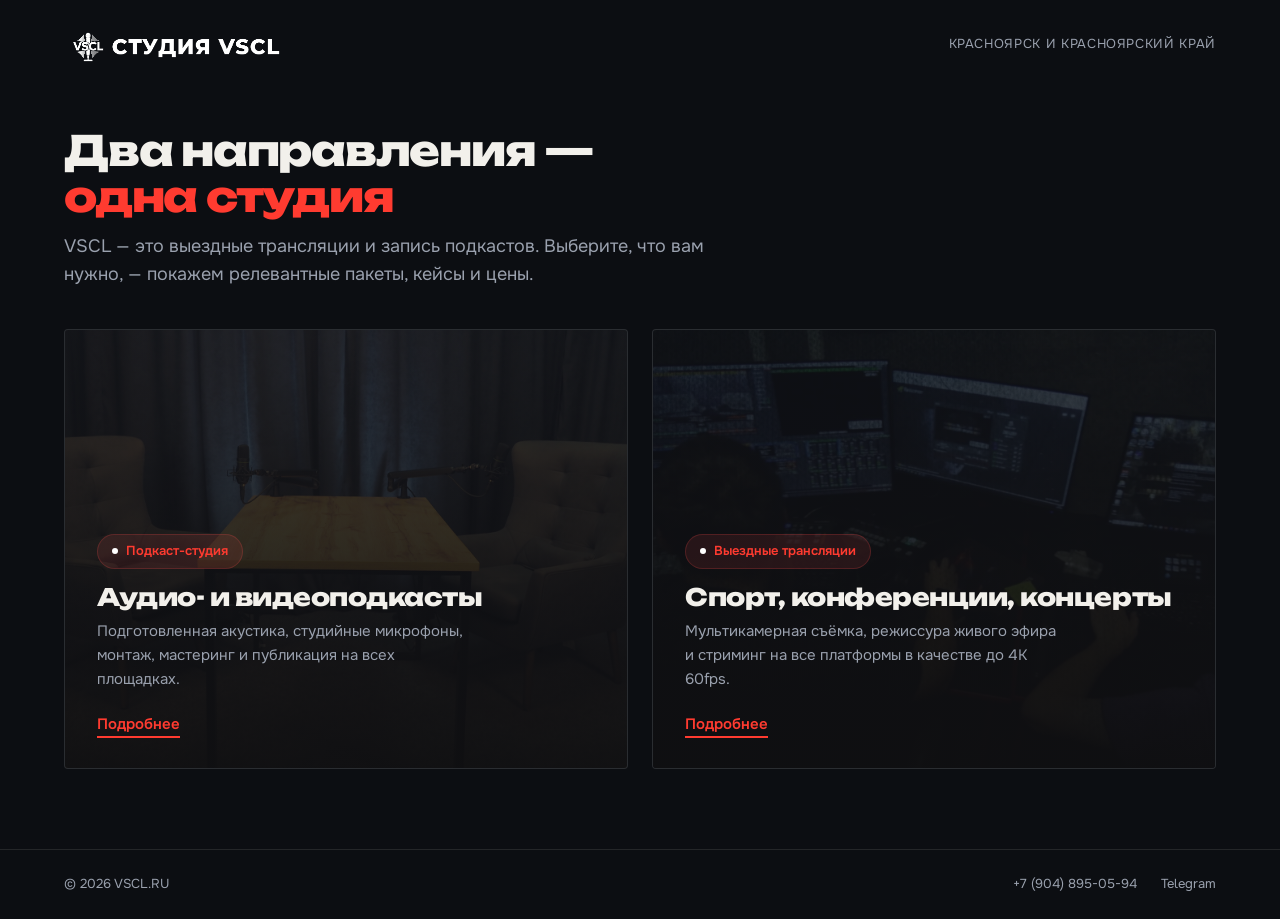
==== commit 29a94bc2: "update design Обновлен дизайн, добавлены новые шрифты, изображения, цветовая гамма" ====
--- a/index.html
+++ b/index.html
@@ -11,9 +11,10 @@
 
   <link rel="preconnect" href="https://fonts.googleapis.com">
   <link rel="preconnect" href="https://fonts.gstatic.com" crossorigin>
-  <link href="https://fonts.googleapis.com/css2?family=Inter:wght@400;500;600;700;800&display=swap" rel="stylesheet">
+  <link href="https://fonts.googleapis.com/css2?family=Onest:wght@400;500;600;700&family=Unbounded:wght@600;700&display=swap" rel="stylesheet">
 
   <link rel="stylesheet" href="css/styles.css">
+  <link rel="stylesheet" href="css/visual-upgrade.css">
 
   <style>
     .gate-header { padding: 20px 0; }
--- a/css/styles.css
+++ b/css/styles.css
@@ -1018,7 +1018,7 @@
   padding: 12px 16px;
   background: linear-gradient(to top, rgba(0, 0, 0, 0.8), transparent);
   font-size: var(--fs-xs);
-  color: var(--c-text-muted);
+  color: var(--c-text);
 }
 .gallery-item.wide { grid-column: span 2; }
 .gallery-item.tall { grid-row: span 2; }
--- a/css/visual-upgrade.css
+++ b/css/visual-upgrade.css
@@ -0,0 +1,204 @@
+/* VSCL visual upgrade — подключается ПОСЛЕ styles.css */
+:root {
+  --c-bg: #0C0E12;
+  --c-bg-elevated: #13161C;
+  --c-bg-card: #1A1E26;
+  --c-text: #F2F0EB;
+  --c-text-muted: #9AA1AE;
+  --c-accent: #FF3B30;
+  --c-accent-hover: #FF5E55;
+  --c-on-accent: #fff;
+  --c-border: rgba(242, 240, 235, 0.10);
+  --ff-display: 'Unbounded', 'Onest', system-ui, sans-serif;
+  --ff-sans: 'Onest', system-ui, sans-serif;
+  --radius: 4px;
+  --fs-2xl: clamp(2.4rem, 1.2rem + 5.2vw, 5rem);
+  --fs-xl: clamp(1.6rem, 1.1rem + 2.2vw, 2.6rem);
+}
+/* Подкаст-страница: светло-салатовый акцент */
+body.page-podcast {
+  --c-accent: #B8F27C;
+  --c-accent-hover: #CDF79F;
+  --c-on-accent: #10200A;
+}
+
+body { font-family: var(--ff-sans); font-feature-settings: 'ss01', 'tnum' 0; }
+p { max-width: 68ch; }
+
+/* Типографика: display-шрифт только для заголовков и цифр */
+.hero-title, .section-title, .gate-title, .package-price, .stat-item dt,
+.step-number, .gate-card-content h2 {
+  font-family: var(--ff-display);
+  font-weight: 700;
+  letter-spacing: -0.03em;
+  line-height: 1.08;
+}
+.hero-title { line-height: 1.02; }
+.hero-title .text-accent { display: block; color: var(--c-accent); }
+.section-title { max-width: 18ch; text-wrap: balance; }
+.cta .section-title { max-width: none; }
+
+/* Единая левая выравнивающая сетка заголовков */
+.section-header,
+.packages .section-header, .portfolio .section-header, .team .section-header,
+.process .section-header, .faq .section-header, .cta .section-header { text-align: left; }
+.packages .section-subtitle, .portfolio .section-subtitle, .team .section-subtitle,
+.process .section-subtitle, .cta .section-subtitle { margin-inline: 0; }
+.section-subtitle { max-width: 56ch; }
+.section { padding: clamp(4rem, 8vw, 7rem) 0; }
+.faq .section-header, .faq-list { max-width: 760px; }
+.faq-list { margin-inline: 0; }
+
+/* Убираем капслок-«подписи» */
+.stat-item dd, .package-name, .package-options-title, .team-role, .package-badge {
+  text-transform: none; letter-spacing: 0;
+}
+
+/* Кнопки */
+.btn { border-radius: var(--radius); padding: 15px 26px; }
+.btn-primary { background: var(--c-accent); color: var(--c-on-accent); }
+.btn-primary:hover { background: var(--c-accent-hover); }
+.btn-ghost { color: var(--c-text); }
+:focus-visible { outline: 2px solid var(--c-accent); outline-offset: 3px; }
+
+/* Навигация */
+.nav.scrolled, .nav.menu-active { background: rgba(12, 14, 18, 0.88); }
+.nav-cta { background: var(--c-accent) !important; border-color: var(--c-accent) !important; color: var(--c-on-accent) !important; }
+.nav-cta:hover { background: var(--c-accent-hover) !important; }
+.nav-links a { position: relative; }
+.nav-links a:not(.nav-cta):hover { color: var(--c-text); }
+.nav-switch { border: 1px solid currentColor; padding: 6px 14px; border-radius: 100px; }
+
+/* HERO — «эфирный» экран: индикатор ON AIR + таймкод */
+.hero { min-height: 100svh; align-items: flex-end; padding-bottom: clamp(3rem, 8vh, 6rem); }
+.hero-video { opacity: 0.4; filter: saturate(0.85) contrast(1.05); }
+.hero-overlay {
+  background:
+    linear-gradient(to right, rgba(12,14,18,0.92) 0%, rgba(12,14,18,0.55) 55%, rgba(12,14,18,0.25) 100%),
+    linear-gradient(to top, var(--c-bg) 2%, transparent 40%);
+}
+.hero-content { max-width: 860px; }
+.hero-badge {
+  background: var(--c-accent); color: var(--c-on-accent);
+  border: 0; border-radius: 3px; padding: 6px 12px; font-weight: 700;
+}
+.hero-badge .live-dot { background: var(--c-on-accent); }
+.hero-timecode {
+  font-variant-numeric: tabular-nums; font-family: var(--ff-display); font-size: var(--fs-xs);
+  color: var(--c-text-muted); margin: -8px 0 24px; display: flex; gap: 10px; align-items: center;
+}
+.hero-timecode b { color: var(--c-accent); font-weight: 700; }
+.hero-subtitle { color: #C9CDD6; }
+.hero-stats { gap: clamp(24px, 5vw, 64px); }
+.stat-item dt { font-size: var(--fs-lg); }
+.stat-item dd { font-size: var(--fs-sm); margin-top: 6px; }
+
+/* Услуги — список со строками вместо одинаковых карточек */
+.services-grid { gap: 0 64px; grid-template-columns: repeat(2, 1fr); }
+.service-card {
+  background: none; border: 0; border-top: 1px solid var(--c-border);
+  border-radius: 0; padding: 32px 0; display: grid;
+  grid-template-columns: 44px 1fr; column-gap: 24px;
+}
+.service-card:hover { border-color: var(--c-accent); }
+.service-icon { grid-row: span 2; margin: 2px 0 0; width: 36px; height: 36px; }
+.service-card h3 { font-size: var(--fs-base); margin-bottom: 6px; }
+
+/* Пакеты */
+.packages { background: var(--c-bg-elevated); }
+.package-card { border-radius: var(--radius); background: var(--c-bg-card); padding: 36px 32px; }
+.package-price { font-size: clamp(1.5rem, 1.1rem + 1.4vw, 2.1rem); margin-bottom: 6px; }
+.package-name { font-size: var(--fs-sm); font-weight: 600; color: var(--c-text); margin-bottom: 10px; }
+.package-card.popular { background: var(--c-accent); border-color: var(--c-accent); color: var(--c-on-accent); }
+.package-card.popular .package-name, .package-card.popular .package-price { color: var(--c-on-accent); }
+.package-card.popular .package-desc, .package-card.popular .package-features li,
+.package-card.popular .package-options-title { color: rgba(0,0,0,0.72); }
+.package-card.popular .package-desc { border-color: rgba(0,0,0,0.18); }
+.package-card.popular .package-features li::before { background: var(--c-on-accent); }
+.package-card.popular .btn-primary { background: var(--c-on-accent); color: var(--c-accent); }
+.package-card.popular .package-badge { background: var(--c-on-accent); color: var(--c-accent); }
+.package-note { border-radius: var(--radius); }
+.package-features li::before { border-radius: 1px; width: 8px; height: 2px; top: 19px; }
+
+/* Кейсы, техника, галерея */
+.portfolio-card, .gallery-item, .equipment-visual, .faq-item, .team-card { border-radius: var(--radius); }
+.portfolio-card:hover { border-color: var(--c-accent); }
+.portfolio-tag { background: none; padding: 0; color: var(--c-accent); }
+.portfolio-meta span + span::before { content: ''; display: inline-block; width: 4px; height: 4px; background: var(--c-text-muted); border-radius: 50%; margin-right: 16px; vertical-align: middle; }
+.gallery-item figcaption { padding: 28px 16px 14px; font-size: var(--fs-sm); }
+.eq-category { padding-top: 24px; border-top: 1px solid var(--c-border); }
+.eq-category-icon { background: transparent; }
+
+/* Команда — круглые портреты у каждого */
+.team-card { background: none; border: 0; padding: 0; text-align: center; }
+.team-card:hover { transform: none; border: 0; }
+.team-avatar {
+  width: 120px; height: 120px; aspect-ratio: 1 / 1; border-radius: 50%;
+  margin: 0 auto 20px; border: 2px solid var(--c-border);
+}
+.team-card:hover .team-avatar { border-color: var(--c-accent); }
+.team-avatar img { border-radius: 50%; }
+.team-role { color: var(--c-accent); margin-bottom: 8px; display: block; }
+.team-card p { margin-inline: auto; }
+.team-grid { grid-template-columns: repeat(3, 1fr); gap: 48px 24px; }
+
+/* Процесс — это реальная последовательность, поэтому нумерация уместна */
+.process-step { border-top: 2px solid var(--c-border); padding-top: 20px; }
+.process-step:last-child { border-top-color: var(--c-accent); }
+.step-number {
+  font-size: var(--fs-xl); color: var(--c-accent); text-shadow: none; margin-bottom: 14px;
+}
+
+/* FAQ, CTA, footer */
+.faq-item { background: none; border-color: var(--c-border); }
+.faq-item.active { background: var(--c-bg-card); }
+.cta { background: var(--c-bg); border-top: 1px solid var(--c-border); }
+.cta-content { text-align: left; margin: 0; max-width: 720px; }
+.cta-buttons, .cta-info { justify-content: flex-start; }
+.footer { padding: 32px 0; }
+
+/* Карусель */
+.carousel-btn { background: var(--c-text); color: var(--c-bg); border: 0; }
+.carousel-btn:hover { background: var(--c-accent); color: var(--c-on-accent); }
+
+/* Reveal — единый спокойный вход, без «каждой карточке по анимации» */
+.reveal { transform: translateY(12px); transition: opacity .5s ease, transform .5s ease; }
+
+/* Входная страница */
+.gate-title { font-size: var(--fs-2xl); max-width: 14ch; }
+.gate-title .text-accent { display: block; }
+.gate-card { border-radius: var(--radius); }
+.gate-card:hover { transform: none; border-color: var(--c-accent); }
+.gate-bg { opacity: 0.4; }
+.gate-card::after { background: linear-gradient(to top, rgba(12,14,18,0.95) 10%, rgba(12,14,18,0.1)); }
+.gate-badge { background: var(--c-accent); color: var(--c-on-accent); border: 0; border-radius: 3px; }
+.gate-badge .live-dot { background: var(--c-on-accent); }
+.gate-cta { border-bottom: 2px solid var(--c-accent); padding-bottom: 2px; color: var(--c-text); }
+.gate-card:hover .gate-cta { text-decoration: none; }
+
+@media (max-width: 1024px) { .services-grid { grid-template-columns: 1fr; } }
+@media (max-width: 768px) {
+  .team-grid { grid-template-columns: repeat(2, 1fr); max-width: none; gap: 32px 16px; }
+  .team-avatar { width: 96px; height: 96px; }
+  .hero { align-items: center; }
+  .nav-switch { border: 0; padding: 12px 24px; }
+}
+@media (prefers-reduced-motion: reduce) {
+  *, *::before, *::after { animation: none !important; transition: none !important; scroll-behavior: auto !important; }
+  .reveal { opacity: 1; transform: none; }
+}
+
+/* Подкаст: перекрашиваем места, где красный был прописан жёстко */
+body.page-podcast .package-note {
+  background: rgba(184, 242, 124, 0.08);
+  border-color: rgba(184, 242, 124, 0.3);
+}
+body.page-podcast .package-card.popular .package-note {
+  background: rgba(0, 0, 0, 0.08);
+  border-color: rgba(0, 0, 0, 0.25);
+  color: rgba(0, 0, 0, 0.75);
+}
+body.page-podcast .portfolio-tag { background: none; }
+
+/* Стрелки карусели всегда активны */
+.carousel-btn:disabled { opacity: 1; pointer-events: auto; }
